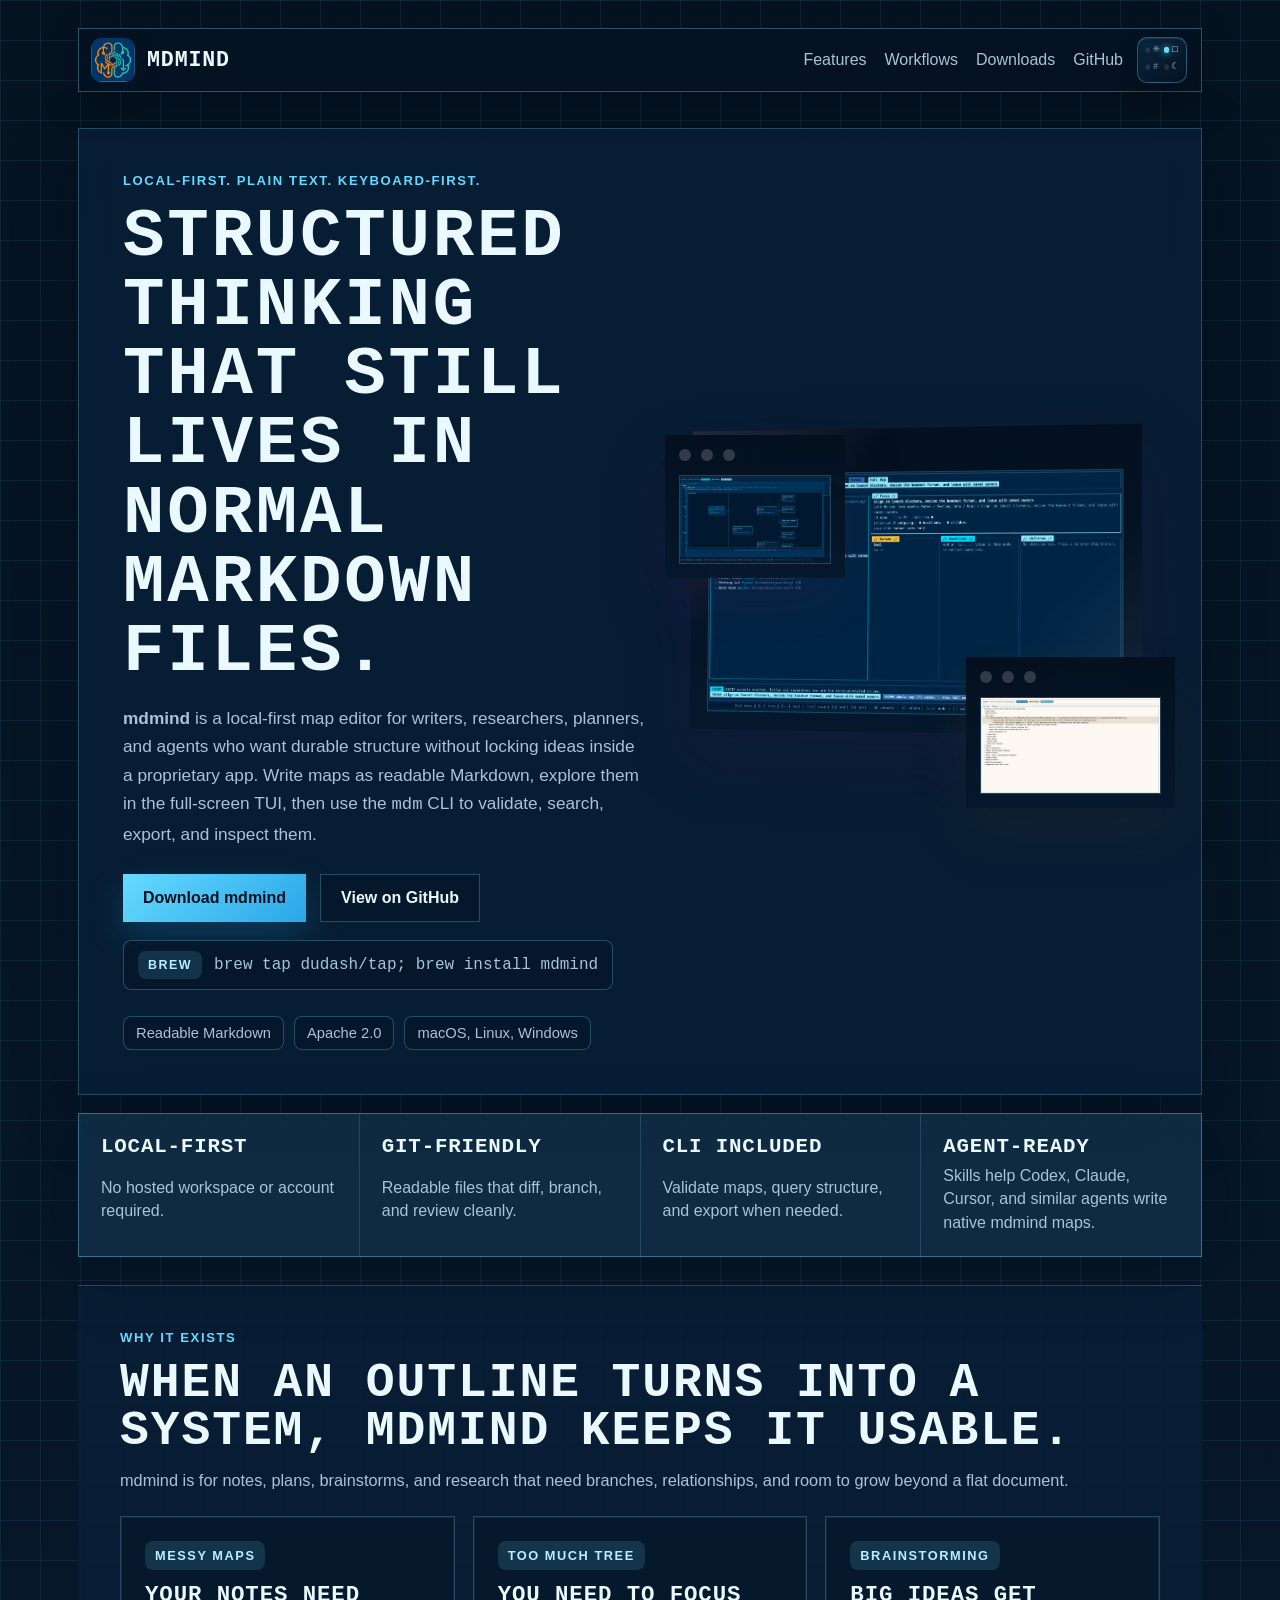
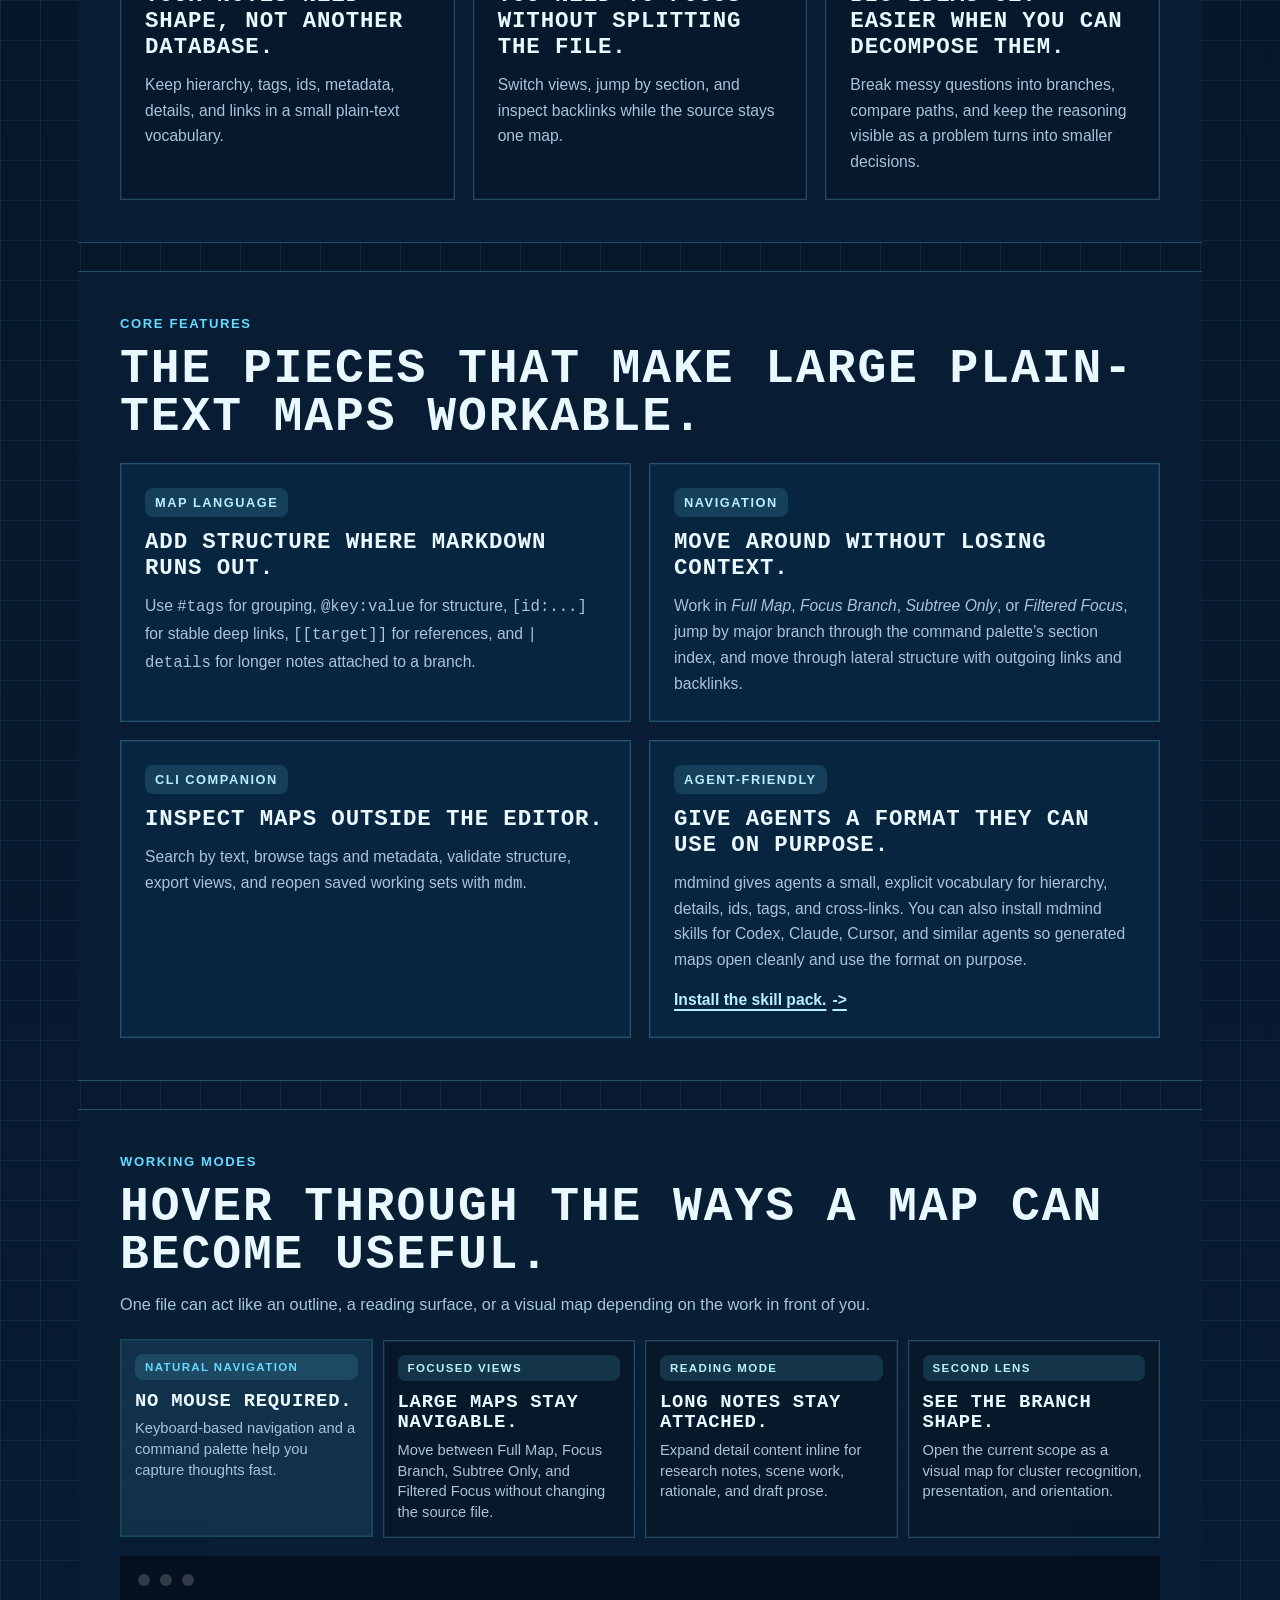
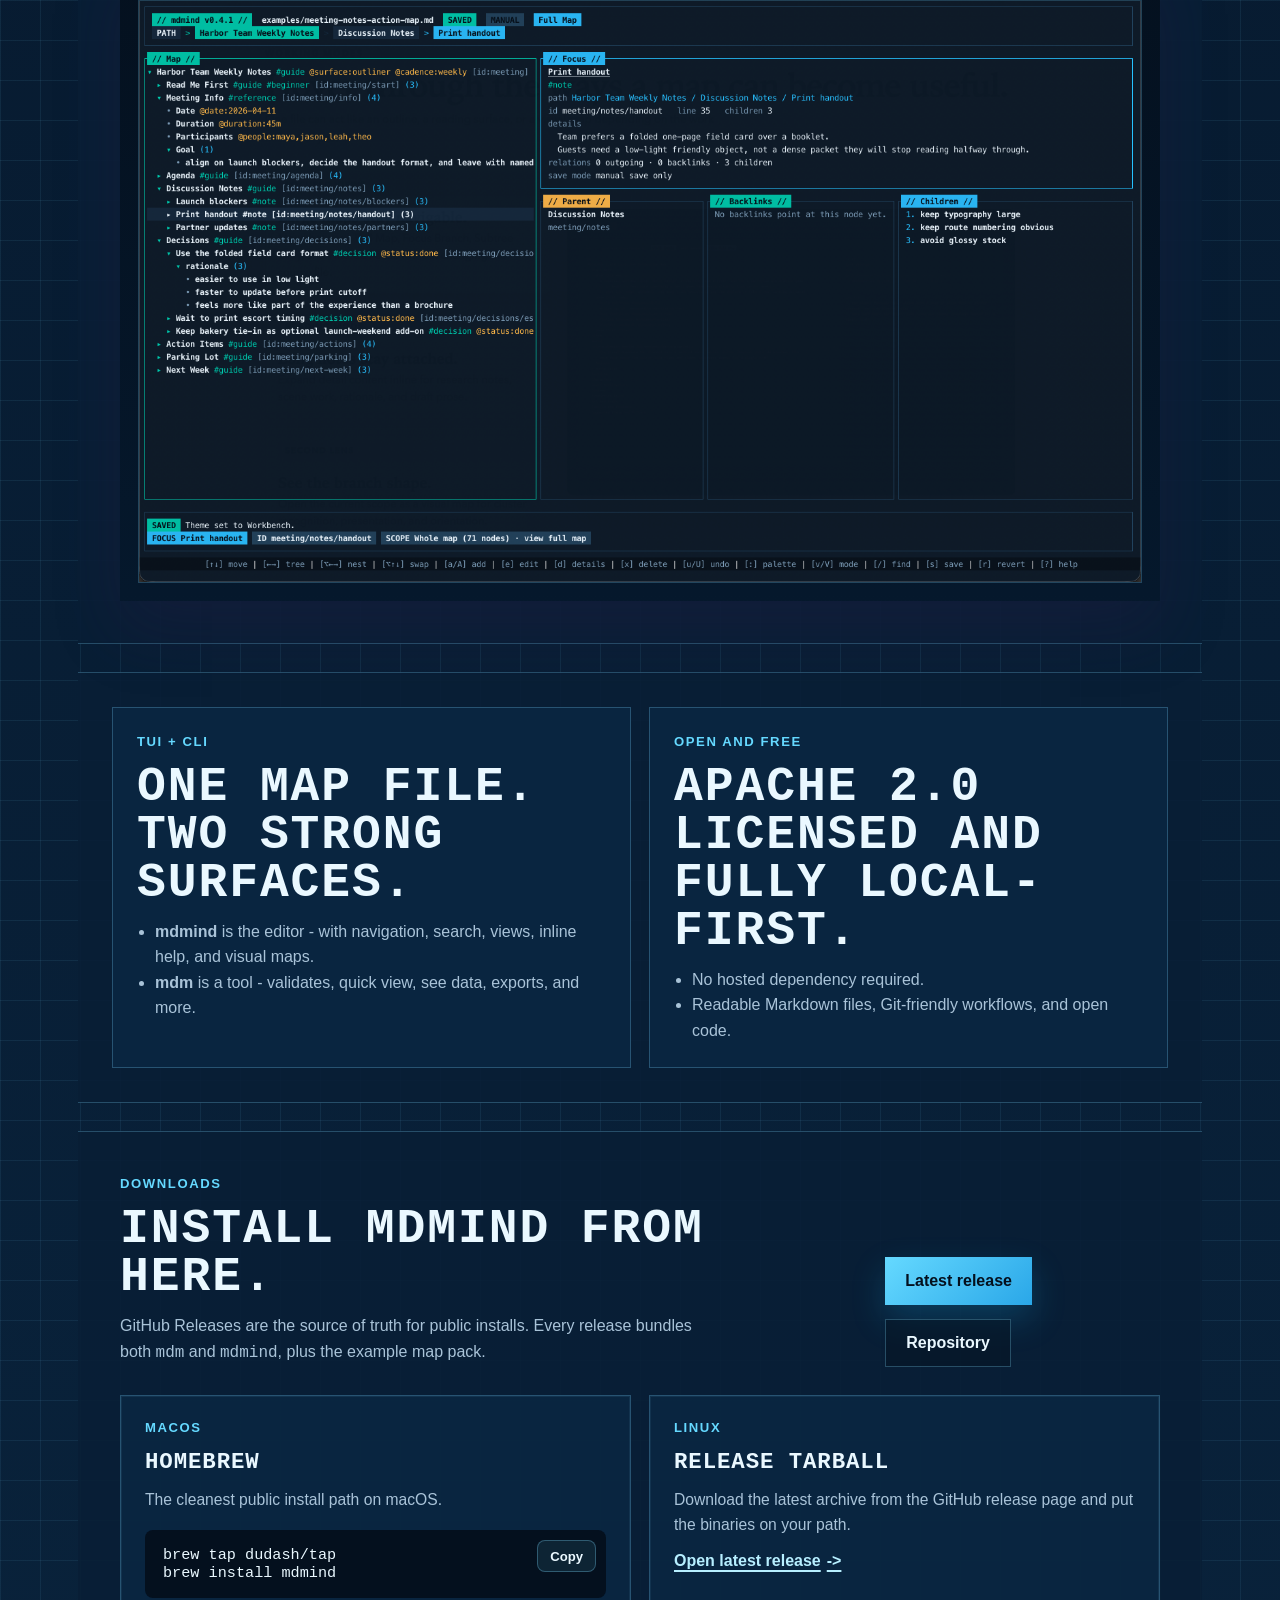
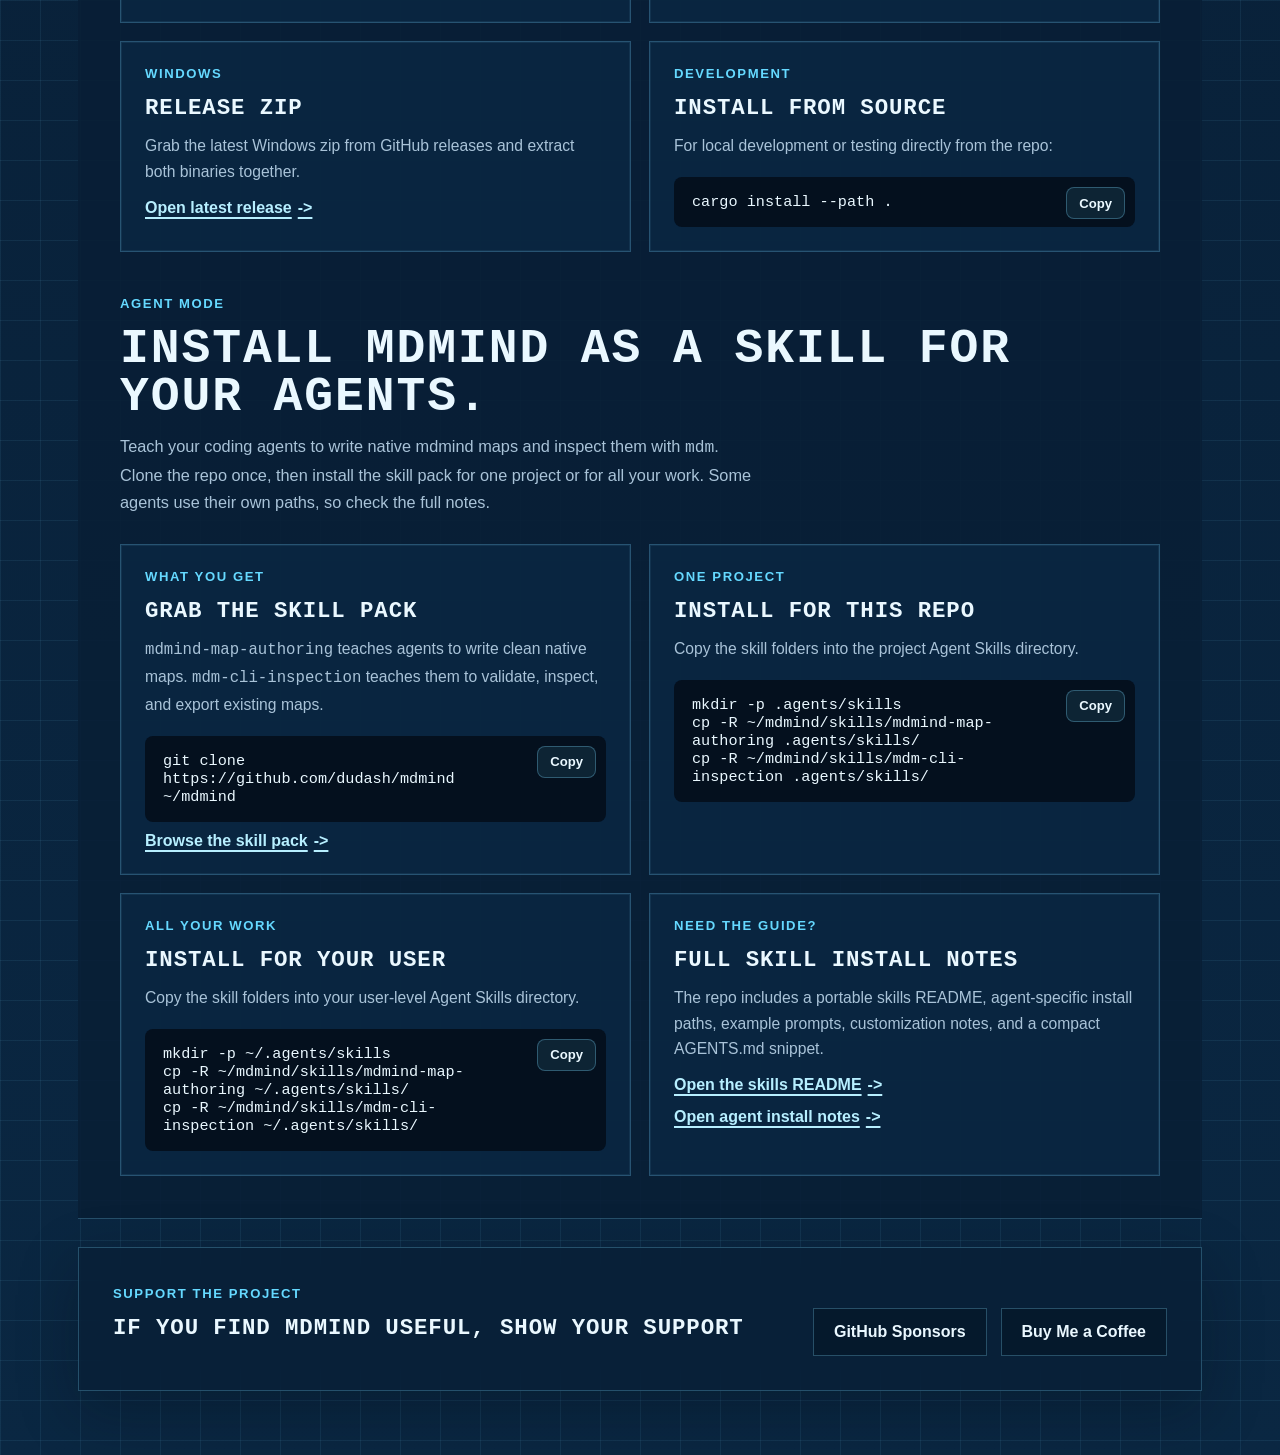
==== site/index.html @ b2c5141a "landing site" ====
<!doctype html>
<html lang="en">
  <head>
    <meta charset="utf-8">
    <meta name="viewport" content="width=device-width, initial-scale=1">
    <title>mdmind | Plain-text maps for structured thinking</title>
    <meta
      name="description"
      content="mdmind is a local-first plain-text mapping tool with a CLI and full-screen TUI for planning, writing, research, and large structured outlines."
    >
    <link rel="icon" type="image/png" href="./assets/mdmind-icon-web.png">
    <link rel="stylesheet" href="./styles.css">
  </head>
  <body>
    <div class="page-shell">
      <header class="site-header">
        <a class="brand" href="./">
          <span class="brand-mark" aria-hidden="true">
            <img src="./assets/mdmind-icon-web.png" alt="">
          </span>
          <span class="brand-name">mdmind</span>
        </a>
        <div class="header-actions">
          <nav class="site-nav">
            <a href="#features">Features</a>
            <a href="#workflows">Workflows</a>
            <a href="#downloads">Downloads</a>
            <a href="https://github.com/dudash/mdmind" target="_blank" rel="noreferrer">GitHub</a>
          </nav>
          <button class="theme-cycler" type="button" data-theme-button aria-label="Switch color theme" title="Switch color theme">
            <span class="theme-choice theme-choice-paper is-active" data-theme-option="paper" aria-hidden="true">
              <span class="theme-led"></span>
              <span class="theme-icon">☀</span>
            </span>
            <span class="theme-choice theme-choice-blueprint" data-theme-option="blueprint" aria-hidden="true">
              <span class="theme-led"></span>
              <span class="theme-icon">□</span>
            </span>
            <span class="theme-choice theme-choice-terminal" data-theme-option="terminal" aria-hidden="true">
              <span class="theme-led"></span>
              <span class="theme-icon">#</span>
            </span>
            <span class="theme-choice theme-choice-night" data-theme-option="night" aria-hidden="true">
              <span class="theme-led"></span>
              <span class="theme-icon">☾</span>
            </span>
          </button>
        </div>
      </header>

      <main>
        <section class="hero">
          <div class="hero-copy">
            <div class="eyebrow">Local-first. Plain text. Keyboard-first.</div>
            <h1>Structured thinking that still lives in normal Markdown files.</h1>
            <p class="hero-text">
              <strong>mdmind</strong> is a local-first map editor for writers, researchers,
              planners, and agents who want durable structure without locking ideas inside a
              proprietary app. Write maps as readable Markdown, explore them in the full-screen
              TUI, then use the <code>mdm</code> CLI to validate, search, export, and inspect them.
            </p>
            <div class="hero-actions">
              <a class="button button-primary" href="#downloads">Download mdmind</a>
              <a class="button button-secondary" href="https://github.com/dudash/mdmind" target="_blank" rel="noreferrer">View on GitHub</a>
            </div>
            <div class="hero-install">
              <span class="hero-install-label">brew</span>
              <code>brew tap dudash/tap; brew install mdmind</code>
            </div>
            <div class="hero-meta">
              <span>Readable Markdown</span>
              <span>Apache 2.0</span>
              <span>macOS, Linux, Windows</span>
            </div>
          </div>
          <div class="hero-visual">
            <div class="hero-visual-stack">
              <div class="screen-card screen-card-hero">
                <div class="screen-toolbar">
                  <span></span>
                  <span></span>
                  <span></span>
                </div>
                <img
                  src="./assets/palette-ui.png"
                  alt="mdmind screenshot showing the main outline and focus layout in the terminal"
                >
              </div>
              <div class="floating-shot floating-shot-reader">
                <div class="screen-card screen-card-paper screen-card-float">
                  <div class="screen-toolbar">
                    <span></span>
                    <span></span>
                    <span></span>
                  </div>
                  <img
                    src="./assets/reader-ui.png"
                    alt="mdmind screenshot showing inline reading mode with attached notes"
                  >
                </div>
              </div>
              <div class="floating-shot floating-shot-map">
                <div class="screen-card screen-card-float">
                  <div class="screen-toolbar">
                    <span></span>
                    <span></span>
                    <span></span>
                  </div>
                  <img
                    src="./assets/hero-ui.png"
                    alt="mdmind screenshot showing the visual mindmap view"
                  >
                </div>
              </div>
            </div>
          </div>
        </section>

        <section class="proof-strip" aria-label="mdmind trust signals">
          <div class="proof-item">
            <strong>Local-first</strong>
            <span>No hosted workspace or account required.</span>
          </div>
          <div class="proof-item">
            <strong>Git-friendly</strong>
            <span>Readable files that diff, branch, and review cleanly.</span>
          </div>
          <div class="proof-item">
            <strong>CLI included</strong>
            <span>Validate maps, query structure, and export when needed.</span>
          </div>
          <div class="proof-item">
            <strong>Agent-ready</strong>
            <span>Skills help Codex, Claude, Cursor, and similar agents write native mdmind maps.</span>
          </div>
        </section>

        <section class="section-band section-band-intro" id="why">
          <div class="section-heading">
            <div class="eyebrow">Why it exists</div>
            <h2>When an outline turns into a system, mdmind keeps it usable.</h2>
            <p>
              mdmind is for notes, plans, brainstorms, and research that need branches,
              relationships, and room to grow beyond a flat document.
            </p>
          </div>
          <div class="problem-grid">
            <article class="problem-card">
              <span class="feature-kicker">Messy maps</span>
              <h3>Your notes need shape, not another database.</h3>
              <p>
                Keep hierarchy, tags, ids, metadata, details, and links in a small plain-text vocabulary.
              </p>
            </article>
            <article class="problem-card">
              <span class="feature-kicker">Too much tree</span>
              <h3>You need to focus without splitting the file.</h3>
              <p>
                Switch views, jump by section, and inspect backlinks while the source stays one map.
              </p>
            </article>
            <article class="problem-card">
              <span class="feature-kicker">Brainstorming</span>
              <h3>Big ideas get easier when you can decompose them.</h3>
              <p>
                Break messy questions into branches, compare paths, and keep the reasoning visible
                as a problem turns into smaller decisions.
              </p>
            </article>
          </div>
        </section>

        <section class="section-band features" id="features">
          <div class="section-heading">
            <div class="eyebrow">Core features</div>
            <h2>The pieces that make large plain-text maps workable.</h2>
          </div>
          <div class="feature-grid">
            <article class="feature-card feature-card-wide">
              <span class="feature-kicker">Map language</span>
              <h3>Add structure where Markdown runs out.</h3>
              <p>
                Use <code>#tags</code> for grouping, <code>@key:value</code> for structure,
                <code>[id:...]</code> for stable deep links, <code>[[target]]</code> for references,
                and <code>| details</code> for longer notes attached to a branch.
              </p>
            </article>

            <article class="feature-card feature-card-wide">
              <span class="feature-kicker">Navigation</span>
              <h3>Move around without losing context.</h3>
              <p>
                Work in <em>Full Map</em>, <em>Focus Branch</em>, <em>Subtree Only</em>, or
                <em>Filtered Focus</em>, jump by major branch through the command palette’s
                section index, and move through lateral structure with outgoing links and backlinks.
              </p>
            </article>

            <article class="feature-card">
              <span class="feature-kicker">CLI companion</span>
              <h3>Inspect maps outside the editor.</h3>
              <p>
                Search by text, browse tags and metadata, validate structure, export views,
                and reopen saved working sets with <code>mdm</code>.
              </p>
            </article>

            <article class="feature-card">
              <span class="feature-kicker">Agent-friendly</span>
              <h3>Give agents a format they can use on purpose.</h3>
              <p>
                mdmind gives agents a small, explicit vocabulary for hierarchy, details, ids, tags,
                and cross-links. You can also install mdmind skills for Codex, Claude, Cursor, and similar agents so generated
                maps open cleanly and use the format on purpose.
                <a class="text-link" href="#agent-skills">Install the skill pack.</a>
              </p>
            </article>
          </div>
        </section>

        <section class="section-band workflow-lab" id="workflows">
          <div class="section-heading">
            <div class="eyebrow">Working modes</div>
            <h2>Hover through the ways a map can become useful.</h2>
            <p>
              One file can act like an outline, a reading surface, or a visual map depending on the work in front of you.
            </p>
          </div>
          <div class="workflow-stage">
            <div class="workflow-options" aria-label="mdmind workflow previews">
              <button
                class="workflow-option is-active"
                type="button"
                aria-pressed="true"
                data-image="./assets/meeting-notes-ui.png"
                data-alt="mdmind screenshot showing structured meeting notes with a focused handout branch"
              >
                <span class="feature-kicker">Natural navigation</span>
                <strong>No mouse required.</strong>
                <span>
                  Keyboard-based navigation and a command palette help you capture thoughts fast.
                </span>
              </button>
              <button
                class="workflow-option"
                type="button"
                aria-pressed="false"
                data-image="./assets/mindmap-ui.png"
                data-alt="mdmind screenshot showing the main outline and focus layout"
              >
                <span class="feature-kicker">Focused views</span>
                <strong>Large maps stay navigable.</strong>
                <span>
                  Move between Full Map, Focus Branch, Subtree Only, and Filtered Focus without changing the source file.
                </span>
              </button>
              <button
                class="workflow-option"
                type="button"
                aria-pressed="false"
                data-image="./assets/reader-ui.png"
                data-alt="mdmind screenshot showing inline reading mode with attached notes"
              >
                <span class="feature-kicker">Reading mode</span>
                <strong>Long notes stay attached.</strong>
                <span>
                  Expand detail content inline for research notes, scene work, rationale, and draft prose.
                </span>
              </button>
              <button
                class="workflow-option"
                type="button"
                aria-pressed="false"
                data-image="./assets/hero-ui.png"
                data-alt="mdmind screenshot showing the visual mindmap view"
              >
                <span class="feature-kicker">Second lens</span>
                <strong>See the branch shape.</strong>
                <span>
                  Open the current scope as a visual map for cluster recognition, presentation, and orientation.
                </span>
              </button>
            </div>
            <div class="screen-card workflow-preview">
              <div class="screen-toolbar">
                <span></span>
                <span></span>
                <span></span>
              </div>
              <img
                id="workflow-preview-image"
                src="./assets/meeting-notes-ui.png"
                alt="mdmind screenshot showing structured meeting notes with a focused handout branch"
              >
            </div>
          </div>
        </section>

        <section class="section-band split-callout">
          <div class="callout-panel">
            <div class="eyebrow">TUI + CLI</div>
            <h2>One map file. Two strong surfaces.</h2>
            <ul class="feature-list">
              <li><strong>mdmind</strong> is the editor - with navigation, search, views, inline help, and visual maps.</li>
              <li><strong>mdm</strong> is a tool - validates, quick view, see data, exports, and more.</li>
            </ul>
          </div>
          <div class="callout-panel">
            <div class="eyebrow">Open and free</div>
            <h2>Apache 2.0 licensed and fully local-first.</h2>
            <ul class="feature-list">
              <li>No hosted dependency required.</li>
              <li>Readable Markdown files, Git-friendly workflows, and open code.</li>
            </ul>
          </div>
        </section>

        <section class="section-band downloads-section" id="downloads">
          <div class="downloads-intro">
            <div>
              <div class="eyebrow">Downloads</div>
              <h2>Install mdmind from here.</h2>
              <p>
                GitHub Releases are the source of truth for public installs. Every release bundles both
                <code>mdm</code> and <code>mdmind</code>, plus the example map pack.
              </p>
            </div>
            <div class="hero-actions">
              <a class="button button-primary" href="https://github.com/dudash/mdmind/releases/latest" target="_blank" rel="noreferrer">Latest release</a>
              <a class="button button-secondary" href="https://github.com/dudash/mdmind" target="_blank" rel="noreferrer">Repository</a>
            </div>
          </div>

          <div class="downloads-grid">
            <article class="download-card">
              <div class="eyebrow">macOS</div>
              <h3>Homebrew</h3>
              <p>The cleanest public install path on macOS.</p>
              <div class="copyable-command">
                <button class="copy-button" type="button">Copy</button>
                <pre><code>brew tap dudash/tap
brew install mdmind</code></pre>
              </div>
            </article>

            <article class="download-card">
              <div class="eyebrow">Linux</div>
              <h3>Release tarball</h3>
              <p>Download the latest archive from the GitHub release page and put the binaries on your path.</p>
              <a class="text-link" href="https://github.com/dudash/mdmind/releases/latest" target="_blank" rel="noreferrer">Open latest release</a>
            </article>

            <article class="download-card">
              <div class="eyebrow">Windows</div>
              <h3>Release zip</h3>
              <p>Grab the latest Windows zip from GitHub releases and extract both binaries together.</p>
              <a class="text-link" href="https://github.com/dudash/mdmind/releases/latest" target="_blank" rel="noreferrer">Open latest release</a>
            </article>

            <article class="download-card">
              <div class="eyebrow">Development</div>
              <h3>Install from source</h3>
              <p>For local development or testing directly from the repo:</p>
              <div class="copyable-command">
                <button class="copy-button" type="button">Copy</button>
                <pre><code>cargo install --path .</code></pre>
              </div>
            </article>
          </div>

          <div class="section-heading" id="agent-skills">
            <div class="eyebrow">Agent mode</div>
            <h2>Install mdmind as a skill for your agents.</h2>
            <p>
              Teach your coding agents to write native mdmind maps and inspect them with <code>mdm</code>.
              Clone the repo once, then install the skill pack for one project or for all your work.
              Some agents use their own paths, so check the full notes.
            </p>
          </div>

          <div class="downloads-grid">
            <article class="download-card">
              <div class="eyebrow">What you get</div>
              <h3>Grab the skill pack</h3>
              <p>
                <code>mdmind-map-authoring</code> teaches agents to write clean native maps.
                <code>mdm-cli-inspection</code> teaches them to validate, inspect, and export existing maps.
              </p>
              <div class="copyable-command">
                <button class="copy-button" type="button">Copy</button>
                <pre><code>git clone https://github.com/dudash/mdmind ~/mdmind</code></pre>
              </div>
              <a class="text-link" href="https://github.com/dudash/mdmind/tree/main/skills" target="_blank" rel="noreferrer">Browse the skill pack</a>
            </article>

            <article class="download-card">
              <div class="eyebrow">One project</div>
              <h3>Install for this repo</h3>
              <p>Copy the skill folders into the project Agent Skills directory.</p>
              <div class="copyable-command">
                <button class="copy-button" type="button">Copy</button>
                <pre><code>mkdir -p .agents/skills
cp -R ~/mdmind/skills/mdmind-map-authoring .agents/skills/
cp -R ~/mdmind/skills/mdm-cli-inspection .agents/skills/</code></pre>
              </div>
            </article>

            <article class="download-card">
              <div class="eyebrow">All your work</div>
              <h3>Install for your user</h3>
              <p>Copy the skill folders into your user-level Agent Skills directory.</p>
              <div class="copyable-command">
                <button class="copy-button" type="button">Copy</button>
                <pre><code>mkdir -p ~/.agents/skills
cp -R ~/mdmind/skills/mdmind-map-authoring ~/.agents/skills/
cp -R ~/mdmind/skills/mdm-cli-inspection ~/.agents/skills/</code></pre>
              </div>
            </article>

            <article class="download-card">
              <div class="eyebrow">Need the guide?</div>
              <h3>Full skill install notes</h3>
              <p>
                The repo includes a portable skills README, agent-specific install paths,
                example prompts, customization notes, and a compact AGENTS.md snippet.
              </p>
              <a class="text-link" href="https://github.com/dudash/mdmind/blob/main/skills/README.md" target="_blank" rel="noreferrer">Open the skills README</a>
              <a class="text-link" href="https://github.com/dudash/mdmind/blob/main/docs/AGENT_SKILL_INSTALLS.md" target="_blank" rel="noreferrer">Open agent install notes</a>
            </article>
          </div>
        </section>

        <section class="support-strip">
          <div>
            <div class="eyebrow">Support the project</div>
            <h3>If you find mdmind useful, show your support</h3>
          </div>
          <div class="support-actions">
            <a class="button button-secondary" href="https://github.com/sponsors/dudash" target="_blank" rel="noreferrer">GitHub Sponsors</a>
            <a class="button button-secondary" href="https://buymeacoffee.com/dudash" target="_blank" rel="noreferrer">Buy Me a Coffee</a>
          </div>
        </section>
      </main>
    </div>
    <script>
      const themes = [
        { id: "paper", label: "Paper" },
        { id: "blueprint", label: "Blueprint" },
        { id: "terminal", label: "Terminal" },
        { id: "night", label: "Night" },
      ];
      const themeButton = document.querySelector("[data-theme-button]");
      const themeChoices = document.querySelectorAll("[data-theme-option]");
      const themeAliases = {
        techies: "terminal",
        writers: "paper",
        planners: "night",
        researchers: "blueprint",
        hacker: "terminal",
        terminal: "terminal",
        paper: "paper",
        night: "night",
        grove: "blueprint",
        blueprint: "blueprint",
        research: "blueprint",
        layer: "terminal",
        ember: "terminal",
      };
      const searchParams = new URLSearchParams(window.location.search);
      const requestedTheme =
        themeAliases[searchParams.get("theme")] ||
        themeAliases[searchParams.get("audience")] ||
        themeAliases[searchParams.get("mode")];
      let storedTheme = window.localStorage.getItem("mdmind-theme");
      if (storedTheme === "ember" || storedTheme === "layer") storedTheme = "terminal";
      if (storedTheme === "grove") storedTheme = "blueprint";
      let activeThemeIndex = themes.findIndex((theme) => theme.id === (requestedTheme || storedTheme || "blueprint"));
      if (activeThemeIndex < 0) activeThemeIndex = 0;

      const applyTheme = (index) => {
        const theme = themes[index];

        document.documentElement.dataset.theme = theme.id;
        themeChoices.forEach((choice) => {
          choice.classList.toggle("is-active", choice.dataset.themeOption === theme.id);
        });

        if (themeButton) {
          themeButton.setAttribute("aria-label", `Switch color theme. Current theme: ${theme.label}`);
          themeButton.title = `${theme.label} theme`;
        }

        window.localStorage.setItem("mdmind-theme", theme.id);
      };

      applyTheme(activeThemeIndex);

      if (window.location.hash) {
        window.requestAnimationFrame(() => {
          document.getElementById(decodeURIComponent(window.location.hash.slice(1)))?.scrollIntoView();
        });
      }

      themeButton?.addEventListener("click", () => {
        activeThemeIndex = (activeThemeIndex + 1) % themes.length;
        applyTheme(activeThemeIndex);
      });

      const siteHeader = document.querySelector(".site-header");

      if (siteHeader) {
        const syncHeaderState = () => {
          siteHeader.classList.toggle("is-scrolled", window.scrollY > 4);
        };

        syncHeaderState();
        window.addEventListener("scroll", syncHeaderState, { passive: true });
      }

      document.querySelectorAll(".workflow-option").forEach((option) => {
        const image = document.querySelector("#workflow-preview-image");
        const activate = () => {
          document.querySelectorAll(".workflow-option").forEach((item) => {
            item.classList.toggle("is-active", item === option);
            item.setAttribute("aria-pressed", item === option ? "true" : "false");
          });
          image.src = option.dataset.image;
          image.alt = option.dataset.alt;
        };

        option.addEventListener("mouseenter", activate);
        option.addEventListener("focus", activate);
        option.addEventListener("click", activate);
      });

      document.querySelectorAll(".copyable-command").forEach((block) => {
        const button = block.querySelector(".copy-button");
        const code = block.querySelector("code");

        button.addEventListener("click", async () => {
          const text = code.textContent.trim();

          try {
            await navigator.clipboard.writeText(text);
            button.textContent = "Copied";
          } catch {
            const selection = window.getSelection();
            const range = document.createRange();
            range.selectNodeContents(code);
            selection.removeAllRanges();
            selection.addRange(range);
            button.textContent = "Selected";
          }

          window.setTimeout(() => {
            button.textContent = "Copy";
          }, 1800);
        });
      });
    </script>
  </body>
</html>
---- site/styles.css ----
:root {
  color-scheme: light;
  --bg: #f6f7f4;
  --bg-soft: #ffffff;
  --panel: rgba(255, 255, 255, 0.84);
  --panel-strong: rgba(255, 255, 255, 0.96);
  --ink: #17202a;
  --ink-soft: #53606b;
  --line: rgba(31, 42, 55, 0.12);
  --violet: #6846a2;
  --violet-strong: #40256f;
  --violet-soft: #eee9fb;
  --gold: #b77a26;
  --teal: #177f7a;
  --green-soft: #eaf4ed;
  --blue-soft: #e9f2f8;
  --site-bg-start: #fbfcfb;
  --site-bg-end: #eef3f2;
  --header-bg: rgba(251, 252, 251, 0.92);
  --header-bg-scrolled: rgba(251, 252, 251, 0.66);
  --header-border: rgba(31, 42, 55, 0.1);
  --header-shadow: 0 10px 28px rgba(25, 35, 47, 0.06);
  --header-shadow-scrolled: 0 14px 38px rgba(25, 35, 47, 0.12);
  --brand-scrolled: rgba(23, 32, 42, 0.92);
  --section-bg: rgba(255, 255, 255, 0.46);
  --section-bg-alt: rgba(233, 242, 248, 0.58);
  --proof-item-bg: rgba(255, 255, 255, 0.82);
  --card-border: rgba(95, 70, 130, 0.1);
  --chip-bg: rgba(255, 255, 255, 0.7);
  --chip-border: rgba(95, 70, 130, 0.12);
  --button-secondary-bg: rgba(255, 255, 255, 0.8);
  --hero-install-bg: rgba(255, 255, 255, 0.76);
  --primary-start: var(--violet-strong);
  --primary-end: var(--violet);
  --primary-shadow: 0 14px 30px rgba(106, 60, 160, 0.28);
  --workflow-bg: linear-gradient(180deg, rgba(234, 244, 237, 0.7), rgba(255, 255, 255, 0.58));
  --workflow-option-bg: rgba(255, 255, 255, 0.72);
  --workflow-option-active-bg: #ffffff;
  --split-bg: rgba(255, 255, 255, 0.62);
  --downloads-bg: linear-gradient(180deg, rgba(233, 242, 248, 0.78), rgba(255, 255, 255, 0.7));
  --nav-pill-bg: rgba(255, 255, 255, 0.72);
  --nav-pill-border: rgba(95, 70, 130, 0.12);
  --theme-button-bg: linear-gradient(145deg, rgba(255, 255, 255, 0.94), rgba(235, 231, 242, 0.84));
  --theme-button-border: rgba(95, 70, 130, 0.16);
  --theme-button-shadow: 0 10px 22px rgba(25, 35, 47, 0.14), inset 0 1px 0 rgba(255, 255, 255, 0.9);
  --theme-button-shadow-pressed: 0 5px 12px rgba(25, 35, 47, 0.12), inset 0 2px 8px rgba(49, 31, 74, 0.14);
  --theme-led-off: rgba(83, 96, 107, 0.24);
  --code-bg: #22172f;
  --code-ink: #f8f3ff;
  --copy-button-bg: rgba(255, 255, 255, 0.12);
  --copy-button-bg-hover: rgba(255, 255, 255, 0.2);
  --copy-button-border: rgba(248, 243, 255, 0.2);
  --shadow: 0 20px 60px rgba(25, 35, 47, 0.12);
  --sticky-header-offset: 12px;
  --sticky-header-height: 86px;
  --radius-lg: 8px;
  --radius-md: 8px;
  --radius-sm: 8px;
}

[data-theme="blueprint"] {
  color-scheme: dark;
  --bg: #071a2f;
  --bg-soft: #09243d;
  --panel: rgba(8, 31, 54, 0.78);
  --panel-strong: rgba(9, 38, 66, 0.92);
  --ink: #eaf8ff;
  --ink-soft: #a9c3d8;
  --line: rgba(125, 217, 255, 0.26);
  --violet: #65d9ff;
  --violet-strong: #b7efff;
  --violet-soft: rgba(101, 217, 255, 0.14);
  --gold: #ffb84a;
  --teal: #65d9ff;
  --green-soft: rgba(101, 217, 255, 0.14);
  --blue-soft: rgba(101, 217, 255, 0.1);
  --site-bg-start: #051321;
  --site-bg-end: #0a2742;
  --header-bg: rgba(5, 19, 33, 0.88);
  --header-bg-scrolled: rgba(5, 19, 33, 0.68);
  --header-border: rgba(125, 217, 255, 0.32);
  --header-shadow: 0 12px 36px rgba(0, 9, 18, 0.26);
  --header-shadow-scrolled: 0 16px 44px rgba(0, 9, 18, 0.34);
  --brand-scrolled: #eaf8ff;
  --section-bg: rgba(8, 31, 54, 0.48);
  --section-bg-alt: rgba(11, 44, 74, 0.56);
  --proof-item-bg: rgba(8, 31, 54, 0.72);
  --card-border: rgba(125, 217, 255, 0.26);
  --chip-bg: rgba(6, 22, 38, 0.62);
  --chip-border: rgba(125, 217, 255, 0.28);
  --button-secondary-bg: rgba(6, 22, 38, 0.62);
  --hero-install-bg: rgba(6, 22, 38, 0.62);
  --primary-start: #65d9ff;
  --primary-end: #2aa7e8;
  --primary-shadow: 0 14px 34px rgba(22, 157, 219, 0.24);
  --workflow-bg: linear-gradient(180deg, rgba(8, 31, 54, 0.66), rgba(5, 19, 33, 0.72));
  --workflow-option-bg: rgba(6, 22, 38, 0.68);
  --workflow-option-active-bg: rgba(101, 217, 255, 0.1);
  --split-bg: rgba(6, 22, 38, 0.62);
  --downloads-bg: linear-gradient(180deg, rgba(8, 31, 54, 0.72), rgba(5, 19, 33, 0.76));
  --nav-pill-bg: rgba(6, 22, 38, 0.62);
  --nav-pill-border: rgba(125, 217, 255, 0.28);
  --theme-button-bg: linear-gradient(145deg, rgba(10, 39, 66, 0.96), rgba(5, 19, 33, 0.9));
  --theme-button-border: rgba(125, 217, 255, 0.32);
  --theme-button-shadow: 0 10px 22px rgba(0, 9, 18, 0.3), inset 0 1px 0 rgba(234, 248, 255, 0.08);
  --theme-button-shadow-pressed: 0 5px 12px rgba(0, 9, 18, 0.25), inset 0 2px 8px rgba(0, 9, 18, 0.36);
  --theme-led-off: rgba(234, 248, 255, 0.22);
  --code-bg: #04101e;
  --code-ink: #eaf8ff;
  --copy-button-bg: rgba(101, 217, 255, 0.1);
  --copy-button-bg-hover: rgba(101, 217, 255, 0.18);
  --copy-button-border: rgba(125, 217, 255, 0.3);
  --shadow: 0 20px 60px rgba(0, 9, 18, 0.28);
}

[data-theme="terminal"] {
  color-scheme: dark;
  --sticky-header-height: 72px;
  --bg: #171717;
  --bg-soft: #171717;
  --panel: transparent;
  --panel-strong: transparent;
  --ink: #f4f4f4;
  --ink-soft: #b9b9b9;
  --line: rgba(244, 244, 244, 0.28);
  --violet: #ff8a2a;
  --violet-strong: #ffad63;
  --violet-soft: rgba(255, 138, 42, 0.14);
  --gold: #dedede;
  --teal: #ff8a2a;
  --green-soft: rgba(255, 138, 42, 0.14);
  --blue-soft: rgba(244, 244, 244, 0.08);
  --site-bg-start: #171717;
  --site-bg-end: #171717;
  --header-bg: rgba(23, 23, 23, 0.94);
  --header-bg-scrolled: rgba(23, 23, 23, 0.78);
  --header-border: rgba(244, 244, 244, 0.3);
  --header-shadow: none;
  --header-shadow-scrolled: none;
  --brand-scrolled: #f4f4f4;
  --section-bg: transparent;
  --section-bg-alt: transparent;
  --proof-item-bg: transparent;
  --card-border: rgba(244, 244, 244, 0.24);
  --chip-bg: transparent;
  --chip-border: rgba(244, 244, 244, 0.28);
  --button-secondary-bg: transparent;
  --hero-install-bg: transparent;
  --primary-start: #ff8a2a;
  --primary-end: #ff8a2a;
  --primary-shadow: none;
  --workflow-bg: transparent;
  --workflow-option-bg: transparent;
  --workflow-option-active-bg: rgba(255, 138, 42, 0.1);
  --split-bg: transparent;
  --downloads-bg: transparent;
  --nav-pill-bg: transparent;
  --nav-pill-border: rgba(244, 244, 244, 0.24);
  --theme-button-bg: #1f1f1f;
  --theme-button-border: rgba(244, 244, 244, 0.26);
  --theme-button-shadow: inset 0 0 0 1px rgba(0, 0, 0, 0.8);
  --theme-button-shadow-pressed: inset 0 2px 10px rgba(0, 0, 0, 0.74);
  --theme-led-off: rgba(244, 244, 244, 0.22);
  --code-bg: #0d0d0d;
  --code-ink: #f4f4f4;
  --copy-button-bg: #171717;
  --copy-button-bg-hover: rgba(255, 138, 42, 0.18);
  --copy-button-border: rgba(244, 244, 244, 0.28);
  --shadow: none;
}

[data-theme="night"] {
  color-scheme: dark;
  --bg: #111719;
  --bg-soft: #171f22;
  --panel: rgba(24, 31, 34, 0.86);
  --panel-strong: rgba(28, 37, 40, 0.96);
  --ink: #f2eee7;
  --ink-soft: #c4bdb2;
  --line: rgba(246, 239, 229, 0.15);
  --violet: #a996ff;
  --violet-strong: #d8ccff;
  --violet-soft: rgba(169, 150, 255, 0.18);
  --gold: #d4a64d;
  --teal: #6ad1c6;
  --green-soft: rgba(106, 209, 198, 0.16);
  --blue-soft: rgba(95, 135, 160, 0.18);
  --site-bg-start: #0d1113;
  --site-bg-end: #18131d;
  --header-bg: rgba(17, 23, 25, 0.9);
  --header-bg-scrolled: rgba(17, 23, 25, 0.62);
  --header-border: rgba(246, 239, 229, 0.14);
  --header-shadow: 0 10px 28px rgba(0, 0, 0, 0.24);
  --header-shadow-scrolled: 0 16px 42px rgba(0, 0, 0, 0.34);
  --brand-scrolled: rgba(242, 238, 231, 0.94);
  --section-bg: rgba(28, 37, 40, 0.52);
  --section-bg-alt: rgba(38, 34, 49, 0.66);
  --proof-item-bg: rgba(28, 37, 40, 0.84);
  --card-border: rgba(246, 239, 229, 0.12);
  --chip-bg: rgba(28, 37, 40, 0.82);
  --chip-border: rgba(246, 239, 229, 0.13);
  --button-secondary-bg: rgba(28, 37, 40, 0.82);
  --hero-install-bg: rgba(28, 37, 40, 0.82);
  --primary-start: #5f47d6;
  --primary-end: #8f7bff;
  --primary-shadow: 0 14px 30px rgba(65, 47, 164, 0.34);
  --workflow-bg: linear-gradient(180deg, rgba(21, 48, 47, 0.7), rgba(28, 37, 40, 0.58));
  --workflow-option-bg: rgba(28, 37, 40, 0.86);
  --workflow-option-active-bg: rgba(36, 52, 54, 0.96);
  --split-bg: rgba(28, 37, 40, 0.78);
  --downloads-bg: linear-gradient(180deg, rgba(40, 47, 58, 0.78), rgba(28, 37, 40, 0.7));
  --nav-pill-bg: rgba(246, 239, 229, 0.08);
  --nav-pill-border: rgba(246, 239, 229, 0.12);
  --theme-button-bg: linear-gradient(145deg, rgba(34, 43, 47, 0.96), rgba(23, 29, 34, 0.88));
  --theme-button-border: rgba(246, 239, 229, 0.16);
  --theme-button-shadow: 0 10px 22px rgba(0, 0, 0, 0.34), inset 0 1px 0 rgba(246, 239, 229, 0.1);
  --theme-button-shadow-pressed: 0 5px 12px rgba(0, 0, 0, 0.28), inset 0 2px 8px rgba(0, 0, 0, 0.26);
  --theme-led-off: rgba(246, 239, 229, 0.22);
  --shadow: 0 20px 60px rgba(0, 0, 0, 0.26);
}

* {
  box-sizing: border-box;
}

html {
  scroll-behavior: smooth;
  scroll-padding-top: calc(var(--sticky-header-height) + var(--sticky-header-offset));
}

body {
  margin: 0;
  font-family: "Avenir Next", "Segoe UI", "Helvetica Neue", sans-serif;
  color: var(--ink);
  background: linear-gradient(180deg, var(--site-bg-start) 0%, var(--bg) 44%, var(--site-bg-end) 100%);
  overflow-x: hidden;
  transition: color 180ms ease, background 240ms ease;
}

img {
  max-width: 100%;
  height: auto;
}

code,
pre {
  font-family: "SFMono-Regular", "Menlo", "Monaco", "Cascadia Mono", monospace;
}

.page-shell {
  max-width: 1240px;
  margin: 0 auto;
  padding: 28px 28px 72px;
}

.page-shell-narrow {
  max-width: 1040px;
}

.site-header {
  position: sticky;
  top: var(--sticky-header-offset);
  z-index: 20;
  display: flex;
  align-items: center;
  justify-content: space-between;
  gap: 24px;
  min-height: 62px;
  padding: 8px 14px 8px 12px;
  margin-bottom: 36px;
  border: 1px solid var(--header-border);
  border-radius: var(--radius-lg);
  background-color: var(--header-bg);
  box-shadow: var(--header-shadow);
  backdrop-filter: blur(8px) saturate(1.05);
  -webkit-backdrop-filter: blur(8px) saturate(1.05);
  transition:
    min-height 220ms ease,
    padding 220ms ease,
    background-color 220ms ease,
    box-shadow 220ms ease,
    backdrop-filter 220ms ease,
    -webkit-backdrop-filter 220ms ease;
}

.site-header.is-scrolled {
  min-height: 52px;
  padding: 6px 12px 6px 10px;
  background-color: var(--header-bg-scrolled);
  box-shadow: var(--header-shadow-scrolled);
  backdrop-filter: blur(18px) saturate(1.18);
  -webkit-backdrop-filter: blur(18px) saturate(1.18);
}

.brand {
  display: inline-flex;
  align-items: center;
  gap: 12px;
  color: inherit;
  text-decoration: none;
  transition: gap 220ms ease;
}

.site-header.is-scrolled .brand {
  gap: 10px;
}

.brand-mark {
  display: inline-flex;
  align-items: center;
  justify-content: center;
  width: 44px;
  height: 44px;
  border-radius: 10px;
  overflow: hidden;
  box-shadow: 0 10px 28px rgba(4, 26, 49, 0.22);
  transition:
    width 220ms ease,
    height 220ms ease,
    border-radius 220ms ease,
    box-shadow 220ms ease,
    transform 220ms ease;
}

.site-header.is-scrolled .brand-mark {
  width: 34px;
  height: 34px;
  border-radius: 8px;
  box-shadow: 0 8px 20px rgba(4, 26, 49, 0.18);
  transform: translateY(-1px);
}

.brand-mark img {
  display: block;
  width: 100%;
  height: 100%;
  object-fit: cover;
}

.brand-name {
  font-family: "Iowan Old Style", "Palatino Linotype", "Book Antiqua", Palatino, serif;
  font-size: 1.35rem;
  font-weight: 700;
  letter-spacing: -0.03em;
  transition: font-size 220ms ease, color 220ms ease;
}

.site-header.is-scrolled .brand-name {
  color: var(--brand-scrolled);
  font-size: 1.2rem;
}

.header-actions {
  display: flex;
  align-items: center;
  gap: 14px;
}

.site-nav {
  display: flex;
  flex-wrap: wrap;
  gap: 18px;
}

.site-nav a {
  color: var(--ink-soft);
  text-decoration: none;
}

.text-link {
  display: inline-flex;
  align-items: center;
  gap: 6px;
  margin-top: 14px;
  color: var(--violet-strong);
  font-weight: 700;
  text-decoration: underline;
  text-decoration-thickness: 2px;
  text-underline-offset: 4px;
}

.text-link::after {
  content: "->";
  text-decoration: none;
}

.site-nav a {
  padding: 10px 0;
}

.site-nav a:hover,
.text-link:hover {
  color: var(--violet-strong);
}

.theme-cycler {
  appearance: none;
  display: grid;
  grid-template-columns: repeat(2, 1fr);
  gap: 4px;
  width: 50px;
  height: 46px;
  padding: 7px;
  border: 1px solid var(--theme-button-border);
  border-radius: 10px;
  background: var(--theme-button-bg);
  box-shadow: var(--theme-button-shadow);
  color: var(--ink);
  cursor: pointer;
  font: inherit;
  transition: transform 140ms ease, box-shadow 140ms ease, background 180ms ease;
}

.theme-cycler:hover {
  transform: translateY(-1px);
}

.theme-cycler:active {
  transform: translateY(1px);
  box-shadow: var(--theme-button-shadow-pressed);
}

.theme-cycler:focus-visible {
  outline: 2px solid var(--violet);
  outline-offset: 3px;
}

.theme-choice {
  display: inline-flex;
  align-items: center;
  justify-content: center;
  gap: 2px;
  min-width: 0;
  opacity: 0.55;
  transform: scale(0.94);
  transition: opacity 160ms ease, transform 160ms ease;
}

.theme-choice.is-active {
  opacity: 1;
  transform: scale(1);
}

.theme-led {
  width: 6px;
  height: 6px;
  border-radius: 999px;
  background: var(--theme-led-off);
  box-shadow: inset 0 1px 2px rgba(0, 0, 0, 0.18);
}

.theme-choice.is-active .theme-led {
  background: var(--led-color);
  box-shadow: 0 0 7px var(--led-color), inset 0 1px 1px rgba(255, 255, 255, 0.42);
}

.theme-icon {
  width: 10px;
  color: var(--ink-soft);
  font-size: 0.58rem;
  font-weight: 800;
  line-height: 1;
  text-align: center;
}

.theme-choice.is-active .theme-icon {
  color: var(--ink);
}

.theme-choice-paper {
  --led-color: #f4c84a;
}

.theme-choice-blueprint {
  --led-color: #65d9ff;
}

.theme-choice-terminal {
  --led-color: #ff8a2a;
}

.theme-choice-night {
  --led-color: #8f9cff;
}

.hero,
.proof-strip,
.showcase-card,
.support-strip,
.final-cta,
.downloads-hero,
.download-note {
  background: var(--panel);
  border: 1px solid var(--line);
  backdrop-filter: blur(18px);
  border-radius: var(--radius-lg);
  box-shadow: var(--shadow);
}

.hero {
  display: grid;
  grid-template-columns: 1.05fr 0.95fr;
  gap: 36px;
  padding: 44px;
  animation: rise-in 720ms cubic-bezier(0.2, 0.8, 0.2, 1) both;
}

.section-band {
  margin-top: 28px;
  padding: 42px;
  border-top: 1px solid var(--line);
  border-bottom: 1px solid var(--line);
  background: var(--section-bg);
  scroll-margin-top: calc(var(--sticky-header-height) + var(--sticky-header-offset));
}

.section-band:nth-of-type(odd) {
  background: var(--section-bg-alt);
}

.section-band-intro {
  display: block;
}

.proof-strip {
  display: grid;
  grid-template-columns: repeat(4, minmax(0, 1fr));
  gap: 1px;
  margin-top: 18px;
  overflow: hidden;
  background: var(--line);
  animation: fade-slide-up 720ms cubic-bezier(0.2, 0.8, 0.2, 1) 180ms both;
}

.proof-item {
  display: grid;
  gap: 6px;
  min-height: 112px;
  padding: 22px;
  background: var(--proof-item-bg);
}

.proof-item strong {
  font-family: "Iowan Old Style", "Palatino Linotype", "Book Antiqua", Palatino, serif;
  font-size: 1.3rem;
  line-height: 1.05;
}

.proof-item span {
  color: var(--ink-soft);
  line-height: 1.45;
}

.hero-copy {
  display: flex;
  flex-direction: column;
  justify-content: center;
  animation: fade-slide-up 680ms cubic-bezier(0.2, 0.8, 0.2, 1) 90ms both;
}

.eyebrow {
  display: inline-block;
  margin-bottom: 14px;
  color: var(--violet);
  font-size: 0.82rem;
  font-weight: 700;
  letter-spacing: 0.14em;
  text-transform: uppercase;
}

h1,
h2,
h3 {
  margin: 0;
  color: var(--ink);
  font-family: "Iowan Old Style", "Palatino Linotype", "Book Antiqua", Palatino, serif;
  letter-spacing: -0.03em;
}

h1 {
  font-size: clamp(2.8rem, 6vw, 5rem);
  line-height: 0.95;
  margin-bottom: 18px;
}

h2 {
  font-size: clamp(2rem, 4vw, 3rem);
  line-height: 1;
  margin-bottom: 12px;
}

h3 {
  font-size: 1.4rem;
  margin-bottom: 12px;
}

p {
  margin: 0;
  color: var(--ink-soft);
  line-height: 1.65;
}

.hero-text {
  max-width: 62ch;
  font-size: 1.08rem;
}

.hero-actions,
.support-actions {
  display: flex;
  flex-wrap: wrap;
  gap: 14px;
  margin-top: 26px;
}

.hero-install {
  display: inline-flex;
  align-items: center;
  flex-wrap: wrap;
  gap: 12px;
  margin-top: 18px;
  padding: 10px 14px;
  border-radius: 8px;
  background: var(--hero-install-bg);
  border: 1px solid var(--chip-border);
  color: var(--ink-soft);
  width: fit-content;
}

.hero-install code {
  white-space: pre-wrap;
  word-break: break-word;
}

.hero-install-label {
  display: inline-flex;
  align-items: center;
  justify-content: center;
  min-width: 42px;
  height: 28px;
  padding: 0 10px;
  border-radius: 8px;
  background: var(--violet-soft);
  color: var(--violet-strong);
  font-size: 0.78rem;
  font-weight: 700;
  letter-spacing: 0.08em;
  text-transform: uppercase;
}

.button {
  display: inline-flex;
  align-items: center;
  justify-content: center;
  min-height: 48px;
  padding: 0 20px;
  border-radius: 8px;
  text-decoration: none;
  font-weight: 700;
  transition: transform 140ms ease, box-shadow 140ms ease, background 140ms ease;
}

.button:hover {
  transform: translateY(-1px);
}

.button-primary {
  color: #fff;
  background: linear-gradient(135deg, var(--primary-start) 0%, var(--primary-end) 100%);
  box-shadow: var(--primary-shadow);
}

.button-secondary {
  color: var(--ink);
  background: var(--button-secondary-bg);
  border: 1px solid var(--chip-border);
}

.hero-meta {
  display: flex;
  flex-wrap: wrap;
  gap: 10px;
  margin-top: 26px;
}

.hero-meta span {
  padding: 8px 12px;
  border-radius: 8px;
  background: var(--chip-bg);
  color: var(--ink-soft);
  border: 1px solid var(--chip-border);
  font-size: 0.92rem;
}

.hero-visual {
  display: flex;
  align-items: center;
  animation: fade-slide-up 760ms cubic-bezier(0.2, 0.8, 0.2, 1) 180ms both;
}

.hero-visual-stack {
  position: relative;
  width: 100%;
  padding: 20px 18px 84px 0;
}

.screen-card {
  width: 100%;
  border-radius: 8px;
  background: linear-gradient(180deg, rgba(38, 26, 56, 0.96), rgba(49, 31, 74, 0.96));
  padding: 18px;
  box-shadow: 0 28px 60px rgba(43, 25, 69, 0.28);
  transition: transform 180ms ease, box-shadow 180ms ease;
}

.screen-card:hover {
  transform: translateY(-3px);
  box-shadow: 0 32px 72px rgba(43, 25, 69, 0.34);
}

.screen-card-hero {
  transform: perspective(1400px) rotateY(-9deg) rotateX(2deg);
  animation: hero-card-in 840ms cubic-bezier(0.2, 0.8, 0.2, 1) 180ms both;
}

.screen-card-hero:hover {
  transform: perspective(1400px) rotateY(-7deg) rotateX(2deg) translateY(-3px);
}

.screen-card-float {
  padding: 14px;
  border-radius: 8px;
  animation: drift 7.2s ease-in-out infinite;
}

.screen-card-paper {
  background: linear-gradient(180deg, rgba(221, 214, 197, 0.92), rgba(239, 232, 219, 0.96));
  box-shadow: 0 26px 56px rgba(76, 58, 45, 0.16);
}

.floating-shot {
  position: absolute;
}

.floating-shot-reader {
  right: -18px;
  bottom: 8px;
  width: min(44%, 300px);
  z-index: 3;
}

.floating-shot-map {
  left: -18px;
  top: 28px;
  width: min(38%, 240px);
  z-index: 1;
}

.floating-shot-map .screen-card-float {
  animation-delay: -2.4s;
}

.screen-toolbar {
  display: flex;
  gap: 10px;
  margin-bottom: 14px;
}

.screen-toolbar span {
  width: 12px;
  height: 12px;
  border-radius: 999px;
  background: rgba(255, 255, 255, 0.18);
}

.screen-card img {
  display: block;
  width: 100%;
  border-radius: 6px;
  border: 1px solid rgba(255, 255, 255, 0.08);
}

.downloads-hero,
.download-note,
.final-cta,
.support-strip {
  margin-top: 28px;
  padding: 34px;
}

.downloads-grid,
.feature-grid {
  display: grid;
  gap: 18px;
}

.features {
  margin-top: 28px;
}

.feature-card,
.download-card,
.callout-panel,
.problem-card {
  background: var(--panel-strong);
  border: 1px solid var(--card-border);
  border-radius: var(--radius-md);
  padding: 24px;
}

.download-card {
  display: flex;
  flex-direction: column;
  align-items: flex-start;
  min-width: 0;
  overflow: hidden;
}

.feature-card p,
.problem-card p,
.download-card p {
  font-size: 0.98rem;
}

.section-heading {
  margin: 42px 0 22px;
}

.section-band > .section-heading:first-child,
.downloads-section > .section-heading:first-child {
  margin-top: 0;
}

.section-band-intro .section-heading p,
.workflow-lab .section-heading p {
  max-width: none;
}

.section-heading p {
  max-width: 70ch;
  font-size: 1.02rem;
}

.feature-grid {
  grid-template-columns: repeat(12, minmax(0, 1fr));
}

.feature-card {
  grid-column: span 6;
  animation: fade-slide-up 700ms cubic-bezier(0.2, 0.8, 0.2, 1) both;
}

.feature-card-wide {
  grid-column: span 6;
}

.problem-grid {
  display: grid;
  grid-template-columns: repeat(3, minmax(0, 1fr));
  gap: 18px;
}

.problem-card {
  background: var(--chip-bg);
}

.feature-card:nth-child(1) { animation-delay: 40ms; }
.feature-card:nth-child(2) { animation-delay: 80ms; }
.feature-card:nth-child(3) { animation-delay: 120ms; }
.feature-card:nth-child(4) { animation-delay: 160ms; }
.feature-card:nth-child(5) { animation-delay: 200ms; }
.feature-card:nth-child(6) { animation-delay: 240ms; }
.feature-card:nth-child(7) { animation-delay: 280ms; }
.feature-card:nth-child(8) { animation-delay: 320ms; }
.feature-card:nth-child(9) { animation-delay: 360ms; }

.showcase-grid {
  display: grid;
  gap: 22px;
  margin-top: 32px;
}

.showcase-card {
  display: grid;
  grid-template-columns: 0.9fr 1.1fr;
  gap: 26px;
  margin-top: 0;
  padding: 28px;
  animation: fade-slide-up 820ms cubic-bezier(0.2, 0.8, 0.2, 1) both;
}

.showcase-card:nth-child(1) { animation-delay: 80ms; }
.showcase-card:nth-child(2) { animation-delay: 140ms; }
.showcase-card:nth-child(3) { animation-delay: 200ms; }

.showcase-card-reverse {
  grid-template-columns: 1.1fr 0.9fr;
}

.showcase-copy {
  display: flex;
  flex-direction: column;
  justify-content: center;
}

.showcase-card .screen-card {
  position: relative;
  overflow: hidden;
}

.showcase-card .screen-card::after,
.screen-card-hero::after {
  content: "";
  position: absolute;
  inset: 0;
  background: linear-gradient(135deg, rgba(255, 255, 255, 0.12), transparent 28%, transparent 72%, rgba(255, 255, 255, 0.08));
  pointer-events: none;
}

.feature-kicker {
  display: inline-block;
  margin-bottom: 12px;
  padding: 7px 10px;
  border-radius: 8px;
  background: var(--violet-soft);
  color: var(--violet-strong);
  font-size: 0.8rem;
  font-weight: 700;
  letter-spacing: 0.08em;
  text-transform: uppercase;
}

.workflow-lab {
  background: var(--workflow-bg);
}

.workflow-stage {
  display: grid;
  gap: 18px;
}

.workflow-options {
  display: grid;
  grid-template-columns: repeat(4, minmax(0, 1fr));
  gap: 10px;
}

.workflow-option {
  appearance: none;
  display: grid;
  align-content: start;
  gap: 7px;
  width: 100%;
  min-height: 166px;
  padding: 14px;
  border: 1px solid var(--line);
  border-radius: 8px;
  background: var(--workflow-option-bg);
  color: inherit;
  cursor: pointer;
  font: inherit;
  text-align: left;
  transition: border-color 140ms ease, background 140ms ease, transform 140ms ease, box-shadow 140ms ease;
}

.workflow-option strong {
  color: var(--ink);
  font-family: "Iowan Old Style", "Palatino Linotype", "Book Antiqua", Palatino, serif;
  font-size: 1.18rem;
  line-height: 1.08;
}

.workflow-option .feature-kicker {
  margin-bottom: 4px;
  font-size: 0.72rem;
}

.workflow-option span:last-child {
  color: var(--ink-soft);
  font-size: 0.92rem;
  line-height: 1.42;
}

.workflow-option:hover,
.workflow-option:focus,
.workflow-option.is-active {
  border-color: rgba(23, 127, 122, 0.36);
  background: var(--workflow-option-active-bg);
  box-shadow: 0 14px 34px rgba(25, 35, 47, 0.1);
  outline: none;
  transform: translateY(-1px);
}

.workflow-option.is-active .feature-kicker {
  background: var(--green-soft);
  color: var(--teal);
}

.workflow-preview {
  align-self: center;
  max-width: 100%;
}

.split-callout {
  display: grid;
  grid-template-columns: repeat(2, minmax(0, 1fr));
  gap: 18px;
  margin-top: 28px;
  padding: 34px;
  background: var(--split-bg);
}

.feature-list {
  margin: 12px 0 0;
  padding-left: 18px;
  color: var(--ink-soft);
  line-height: 1.58;
}

.support-strip,
.final-cta {
  display: flex;
  align-items: center;
  justify-content: space-between;
  gap: 24px;
}

.downloads-section {
  background: var(--downloads-bg);
}

.downloads-intro {
  display: flex;
  align-items: flex-end;
  justify-content: space-between;
  gap: 28px;
}

.downloads-intro p {
  max-width: 68ch;
}

.downloads-grid {
  grid-template-columns: repeat(2, minmax(0, 1fr));
  margin-top: 28px;
}

.copyable-command {
  position: relative;
  margin-top: 18px;
  width: 100%;
  min-width: 0;
}

.copy-button {
  appearance: none;
  position: absolute;
  top: 10px;
  right: 10px;
  min-height: 32px;
  padding: 0 12px;
  border: 1px solid var(--copy-button-border);
  border-radius: 8px;
  background: var(--copy-button-bg);
  color: var(--code-ink);
  cursor: pointer;
  font: inherit;
  font-size: 0.82rem;
  font-weight: 700;
}

.copy-button:hover {
  background: var(--copy-button-bg-hover);
}

pre {
  margin: 18px 0 0;
  padding: 16px 18px;
  border-radius: 8px;
  background: var(--code-bg);
  color: var(--code-ink);
  max-width: 100%;
  overflow-x: hidden;
}

.copyable-command pre {
  margin-top: 0;
  padding-right: 92px;
  width: 100%;
}

.copyable-command code {
  display: block;
  white-space: pre-wrap;
  overflow-wrap: anywhere;
  word-break: break-word;
}

pre code {
  font-size: 0.95rem;
}

.copyable-command + .text-link {
  margin-top: 10px;
}

[data-theme="blueprint"] body {
  background:
    linear-gradient(rgba(125, 217, 255, 0.08) 1px, transparent 1px),
    linear-gradient(90deg, rgba(125, 217, 255, 0.08) 1px, transparent 1px),
    linear-gradient(180deg, var(--site-bg-start) 0%, var(--bg) 44%, var(--site-bg-end) 100%);
  background-size: 40px 40px, 40px 40px, auto;
}

[data-theme="blueprint"] .page-shell {
  max-width: 1180px;
}

[data-theme="blueprint"] .site-header,
[data-theme="blueprint"] .hero,
[data-theme="blueprint"] .proof-strip,
[data-theme="blueprint"] .showcase-card,
[data-theme="blueprint"] .support-strip,
[data-theme="blueprint"] .final-cta,
[data-theme="blueprint"] .downloads-hero,
[data-theme="blueprint"] .download-note,
[data-theme="blueprint"] .feature-card,
[data-theme="blueprint"] .download-card,
[data-theme="blueprint"] .callout-panel,
[data-theme="blueprint"] .problem-card,
[data-theme="blueprint"] .workflow-option,
[data-theme="blueprint"] .split-callout {
  border-radius: 0;
}

[data-theme="blueprint"] .site-header {
  border-style: double;
}

[data-theme="blueprint"] .brand-name,
[data-theme="blueprint"] h1,
[data-theme="blueprint"] h2,
[data-theme="blueprint"] h3,
[data-theme="blueprint"] .proof-item strong,
[data-theme="blueprint"] .workflow-option strong {
  font-family: "Avenir Next Condensed", "DIN Alternate", "Arial Narrow", "SFMono-Regular", monospace;
  letter-spacing: 0.04em;
  text-transform: uppercase;
}

[data-theme="blueprint"] h1 {
  font-size: clamp(2.55rem, 5.4vw, 4.6rem);
  line-height: 1;
}

[data-theme="blueprint"] .eyebrow,
[data-theme="blueprint"] .feature-kicker,
[data-theme="blueprint"] .hero-install-label {
  letter-spacing: 0.12em;
}

[data-theme="blueprint"] .hero,
[data-theme="blueprint"] .section-band,
[data-theme="blueprint"] .downloads-section {
  background-color: rgba(8, 31, 54, 0.9);
}

[data-theme="blueprint"] .feature-card,
[data-theme="blueprint"] .download-card,
[data-theme="blueprint"] .problem-card,
[data-theme="blueprint"] .workflow-option {
  box-shadow: inset 0 0 0 1px rgba(125, 217, 255, 0.08);
}

[data-theme="blueprint"] .button {
  border-radius: 0;
}

[data-theme="blueprint"] .button-primary {
  color: #04101e;
}

[data-theme="blueprint"] .screen-card {
  border-radius: 0;
  background: linear-gradient(180deg, rgba(4, 16, 30, 0.98), rgba(5, 24, 44, 0.98));
}

[data-theme="blueprint"] .screen-card img {
  border-color: rgba(125, 217, 255, 0.24);
  border-radius: 0;
}

[data-theme="terminal"] body {
  font-family: "SFMono-Regular", "Menlo", "Monaco", "Cascadia Mono", monospace;
  font-size: 16px;
}

[data-theme="terminal"] .page-shell {
  max-width: 980px;
  padding-top: 24px;
}

[data-theme="terminal"] .page-shell-narrow {
  max-width: 880px;
}

[data-theme="terminal"] .site-header {
  gap: 18px;
  min-height: 58px;
  padding: 10px 0 14px;
  border-width: 0 0 1px;
  border-radius: 0;
  backdrop-filter: none;
  -webkit-backdrop-filter: none;
}

[data-theme="terminal"] .site-header.is-scrolled {
  min-height: 52px;
  padding: 8px 0;
  backdrop-filter: blur(10px);
  -webkit-backdrop-filter: blur(10px);
}

[data-theme="terminal"] .brand {
  gap: 10px;
}

[data-theme="terminal"] .brand-mark {
  width: 30px;
  height: 30px;
  border-radius: 0;
  box-shadow: none;
}

[data-theme="terminal"] .site-header.is-scrolled .brand-mark {
  width: 26px;
  height: 26px;
  border-radius: 0;
  box-shadow: none;
}

[data-theme="terminal"] .brand-name {
  color: var(--violet);
  font-family: inherit;
  font-size: 1.05rem;
  font-weight: 500;
  letter-spacing: 0;
}

[data-theme="terminal"] .site-header.is-scrolled .brand-name {
  color: var(--violet);
  font-size: 0.95rem;
}

[data-theme="terminal"] .header-actions {
  gap: 16px;
}

[data-theme="terminal"] .site-nav {
  gap: 0;
  font-size: 0.88rem;
}

[data-theme="terminal"] .site-nav a {
  border: 0;
  background: transparent;
  padding: 10px 0;
  color: var(--ink-soft);
}

[data-theme="terminal"] .site-nav a:hover {
  color: var(--violet);
}

[data-theme="terminal"] .site-nav a + a::before {
  content: "|";
  margin: 0 10px;
  color: var(--line);
}

[data-theme="terminal"] .theme-cycler {
  width: 44px;
  height: 42px;
  border-radius: 4px;
  padding: 6px;
}

[data-theme="terminal"] .hero,
[data-theme="terminal"] .proof-strip,
[data-theme="terminal"] .showcase-card,
[data-theme="terminal"] .support-strip,
[data-theme="terminal"] .final-cta,
[data-theme="terminal"] .downloads-hero,
[data-theme="terminal"] .download-note {
  border-width: 0 0 1px;
  border-radius: 0;
  backdrop-filter: none;
  box-shadow: none;
}

[data-theme="terminal"] .hero {
  display: grid;
  grid-template-columns: minmax(0, 0.85fr) minmax(280px, 0.65fr);
  gap: 34px;
  padding: 48px 0 38px;
}

[data-theme="terminal"] .hero-copy {
  animation: none;
}

[data-theme="terminal"] .hero-visual {
  align-self: end;
  margin-top: 0;
}

[data-theme="terminal"] .hero-visual-stack {
  padding: 0;
}

[data-theme="terminal"] h1,
[data-theme="terminal"] h2,
[data-theme="terminal"] h3,
[data-theme="terminal"] .workflow-option strong,
[data-theme="terminal"] .proof-item strong {
  font-family: inherit;
  letter-spacing: -0.02em;
}

[data-theme="terminal"] h1 {
  max-width: 13ch;
  font-size: clamp(2.75rem, 6vw, 4.65rem);
  line-height: 0.98;
}

[data-theme="terminal"] h2 {
  font-size: clamp(1.9rem, 4vw, 3.2rem);
  line-height: 1.04;
}

[data-theme="terminal"] h3 {
  font-size: 1.35rem;
}

[data-theme="terminal"] p,
[data-theme="terminal"] li {
  color: var(--ink-soft);
  line-height: 1.65;
}

[data-theme="terminal"] a {
  color: var(--violet);
}

[data-theme="terminal"] .eyebrow,
[data-theme="terminal"] .feature-kicker,
[data-theme="terminal"] .hero-install-label {
  padding: 0;
  border-radius: 0;
  background: transparent;
  color: var(--violet);
  letter-spacing: 0;
  text-transform: none;
}

[data-theme="terminal"] .eyebrow::before,
[data-theme="terminal"] .feature-kicker::before {
  content: "#";
}

[data-theme="terminal"] .button {
  min-height: 42px;
  border-radius: 0;
  font-size: 0.92rem;
}

[data-theme="terminal"] .button-primary {
  color: #171717;
}

[data-theme="terminal"] .button-secondary {
  color: var(--violet);
}

[data-theme="terminal"] .hero-install,
[data-theme="terminal"] .hero-meta span,
[data-theme="terminal"] .feature-card,
[data-theme="terminal"] .download-card,
[data-theme="terminal"] .callout-panel,
[data-theme="terminal"] .problem-card,
[data-theme="terminal"] .workflow-option,
[data-theme="terminal"] .split-callout {
  border-radius: 0;
  box-shadow: none;
}

[data-theme="terminal"] .hero-install {
  padding: 12px 0;
  border-width: 1px 0;
}

[data-theme="terminal"] .hero-meta span {
  padding: 7px 0;
  border-width: 0 0 1px;
}

[data-theme="terminal"] .proof-strip {
  grid-template-columns: repeat(2, minmax(0, 1fr));
  gap: 0;
  margin-top: 0;
}

[data-theme="terminal"] .proof-item {
  min-height: auto;
  padding: 20px 0;
  border-bottom: 1px solid var(--line);
}

[data-theme="terminal"] .section-band,
[data-theme="terminal"] .downloads-section {
  padding: 38px 0;
}

[data-theme="terminal"] .feature-grid,
[data-theme="terminal"] .problem-grid,
[data-theme="terminal"] .downloads-grid,
[data-theme="terminal"] .workflow-options {
  grid-template-columns: repeat(2, minmax(0, 1fr));
  column-gap: 28px;
}

[data-theme="terminal"] .feature-card,
[data-theme="terminal"] .download-card,
[data-theme="terminal"] .problem-card,
[data-theme="terminal"] .callout-panel,
[data-theme="terminal"] .workflow-option {
  padding: 22px 0;
  border-width: 0 0 1px;
}

[data-theme="terminal"] .workflow-option {
  min-height: 0;
}

[data-theme="terminal"] .workflow-option:hover,
[data-theme="terminal"] .workflow-option:focus,
[data-theme="terminal"] .workflow-option.is-active {
  border-color: var(--violet);
  box-shadow: none;
}

[data-theme="terminal"] .showcase-card {
  grid-template-columns: 0.82fr 1.18fr;
  padding: 32px 0;
}

[data-theme="terminal"] .showcase-card-reverse {
  grid-template-columns: 1.18fr 0.82fr;
}

[data-theme="terminal"] .screen-card {
  border-radius: 0;
  background: #20152c;
  box-shadow: none;
  transform: none;
}

[data-theme="terminal"] .screen-card:hover,
[data-theme="terminal"] .screen-card-hero,
[data-theme="terminal"] .screen-card-hero:hover {
  transform: none;
}

[data-theme="terminal"] .screen-card img {
  border-radius: 0;
}

[data-theme="terminal"] .floating-shot {
  display: none;
}

[data-theme="terminal"] .support-strip,
[data-theme="terminal"] .final-cta,
[data-theme="terminal"] .downloads-hero,
[data-theme="terminal"] .download-note {
  padding: 30px 0;
}

[data-theme="terminal"] pre {
  border: 1px solid var(--line);
  border-radius: 0;
}

[data-theme="terminal"] .copy-button {
  border-radius: 0;
}

@keyframes fade-slide-up {
  from {
    opacity: 0;
    transform: translateY(18px);
  }
  to {
    opacity: 1;
    transform: translateY(0);
  }
}

@keyframes rise-in {
  from {
    opacity: 0;
    transform: translateY(24px);
  }
  to {
    opacity: 1;
    transform: translateY(0);
  }
}

@keyframes hero-card-in {
  from {
    opacity: 0;
    transform: perspective(1400px) rotateY(-15deg) rotateX(4deg) translateY(16px);
  }
  to {
    opacity: 1;
    transform: perspective(1400px) rotateY(-9deg) rotateX(2deg);
  }
}

@keyframes drift {
  0%,
  100% {
    transform: translateY(0px);
  }
  50% {
    transform: translateY(-8px);
  }
}

@media (prefers-reduced-motion: reduce) {
  html {
    scroll-behavior: auto;
  }

  *,
  *::before,
  *::after {
    animation: none !important;
    transition: none !important;
  }

  .screen-card-hero,
  .screen-card-hero:hover,
  .screen-card-float {
    transform: none;
  }
}

@media (max-width: 1080px) {
  .hero,
  .proof-strip,
  .section-band,
  .showcase-card,
  .split-callout,
  .downloads-grid,
  .problem-grid,
  .feature-grid,
  .workflow-stage {
    grid-template-columns: 1fr;
  }

  .downloads-intro {
    align-items: flex-start;
    flex-direction: column;
  }

  .workflow-options {
    grid-template-columns: repeat(2, minmax(0, 1fr));
  }

  .hero-visual-stack {
    display: grid;
    gap: 18px;
    padding: 0;
  }

  .hero-visual {
    justify-content: center;
  }

  .floating-shot {
    display: none;
  }

  .feature-card,
  .feature-card-wide {
    grid-column: auto;
  }
}

@media (max-width: 760px) {
  :root {
    --sticky-header-height: 134px;
  }

  .page-shell {
    padding: 18px 18px 44px;
  }

  .site-header,
  .proof-strip,
  .support-strip,
  .final-cta {
    flex-direction: column;
    align-items: flex-start;
  }

  .site-header {
    gap: 16px;
    margin-bottom: 24px;
    padding: 12px;
  }

  .site-nav {
    width: 100%;
    flex-wrap: nowrap;
    gap: 10px;
    overflow-x: auto;
    padding-bottom: 4px;
    scrollbar-width: none;
  }

  .header-actions {
    width: 100%;
    display: grid;
    grid-template-columns: minmax(0, 1fr) auto;
    align-items: flex-start;
    gap: 10px;
  }

  .site-nav::-webkit-scrollbar {
    display: none;
  }

  .site-nav a {
    white-space: nowrap;
    padding: 10px 14px;
    border-radius: 8px;
    border: 1px solid var(--nav-pill-border);
    background: var(--nav-pill-bg);
  }

  .hero,
  .proof-strip,
  .section-band,
  .showcase-card,
  .split-callout,
  .downloads-hero,
  .download-note,
  .support-strip,
  .final-cta {
    padding: 24px;
  }

  .proof-strip {
    padding: 0;
  }

  h1 {
    font-size: 2.5rem;
  }

  h2 {
    font-size: 1.9rem;
    line-height: 1.05;
  }

  .hero {
    gap: 24px;
  }

  .hero-actions,
  .support-actions {
    width: 100%;
  }

  .hero-actions .button,
  .support-actions .button {
    width: 100%;
  }

  .hero-install {
    display: grid;
    width: 100%;
    border-radius: 8px;
    padding: 14px;
  }

  .hero-meta {
    gap: 8px;
  }

  .showcase-card {
    gap: 20px;
  }

  .split-callout {
    gap: 14px;
    padding: 14px;
  }

  .workflow-options {
    grid-template-columns: 1fr;
  }

  .workflow-option {
    min-height: 0;
  }

  .feature-card,
  .problem-card,
  .download-card,
  .callout-panel {
    padding: 20px;
  }

  .copy-button {
    position: static;
    margin-bottom: 8px;
    color: var(--ink);
    border-color: var(--chip-border);
    background: var(--button-secondary-bg);
  }

  .copyable-command pre {
    padding-right: 18px;
  }

  [data-theme="terminal"] .site-nav {
    font-size: 0.8rem;
  }

  [data-theme="terminal"] .site-nav a + a::before {
    margin: 0 6px;
  }

  [data-theme="terminal"] .hero,
  [data-theme="terminal"] .proof-strip,
  [data-theme="terminal"] .feature-grid,
  [data-theme="terminal"] .problem-grid,
  [data-theme="terminal"] .downloads-grid,
  [data-theme="terminal"] .workflow-options,
  [data-theme="terminal"] .showcase-card,
  [data-theme="terminal"] .showcase-card-reverse {
    grid-template-columns: 1fr;
  }

  [data-theme="terminal"] .hero {
    gap: 28px;
    padding-top: 38px;
  }

  [data-theme="terminal"] h1 {
    max-width: 12ch;
  }

  [data-theme="blueprint"] .site-nav {
    gap: 6px;
    font-size: 0.72rem;
  }

  [data-theme="blueprint"] .site-nav a {
    padding: 9px 6px;
  }

  [data-theme="blueprint"] .header-actions {
    grid-template-columns: 1fr;
  }

  [data-theme="blueprint"] .theme-cycler {
    position: absolute;
    top: 12px;
    right: 12px;
    width: 44px;
    height: 42px;
    padding: 6px;
  }
}
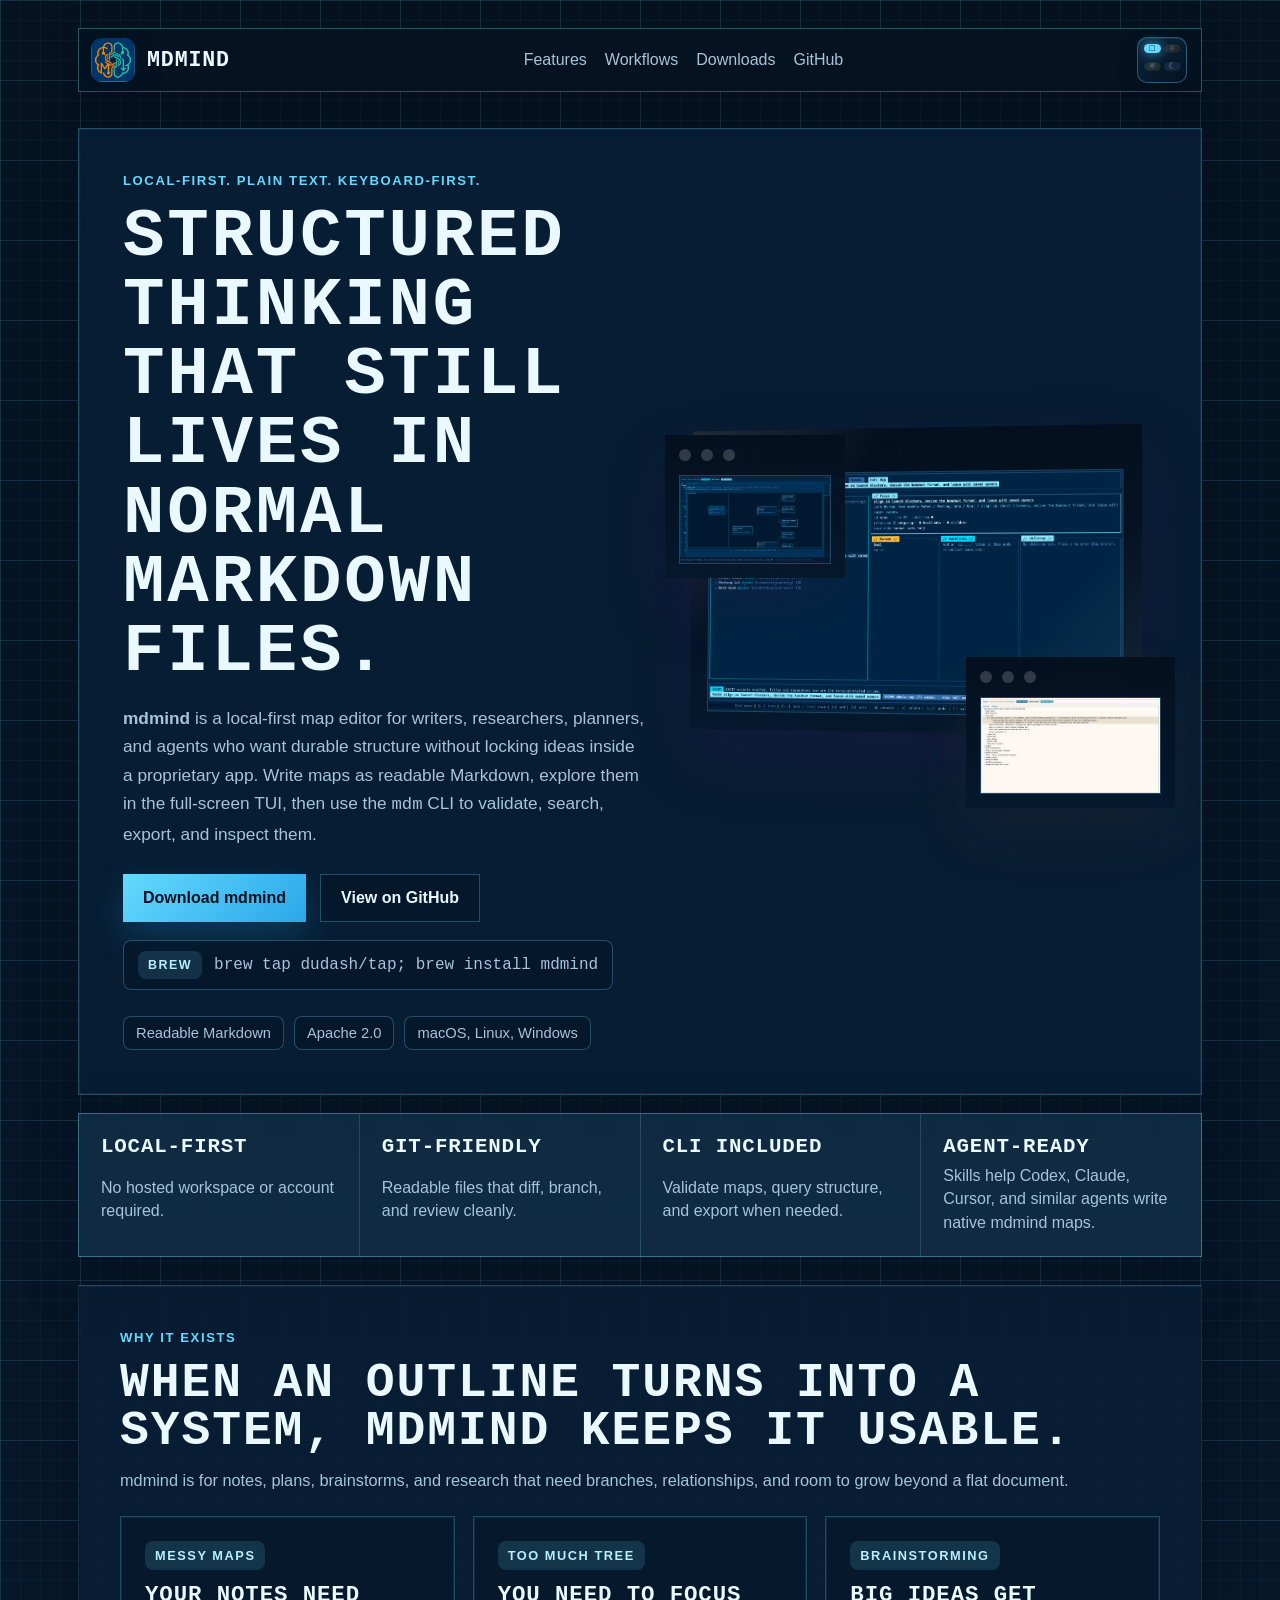
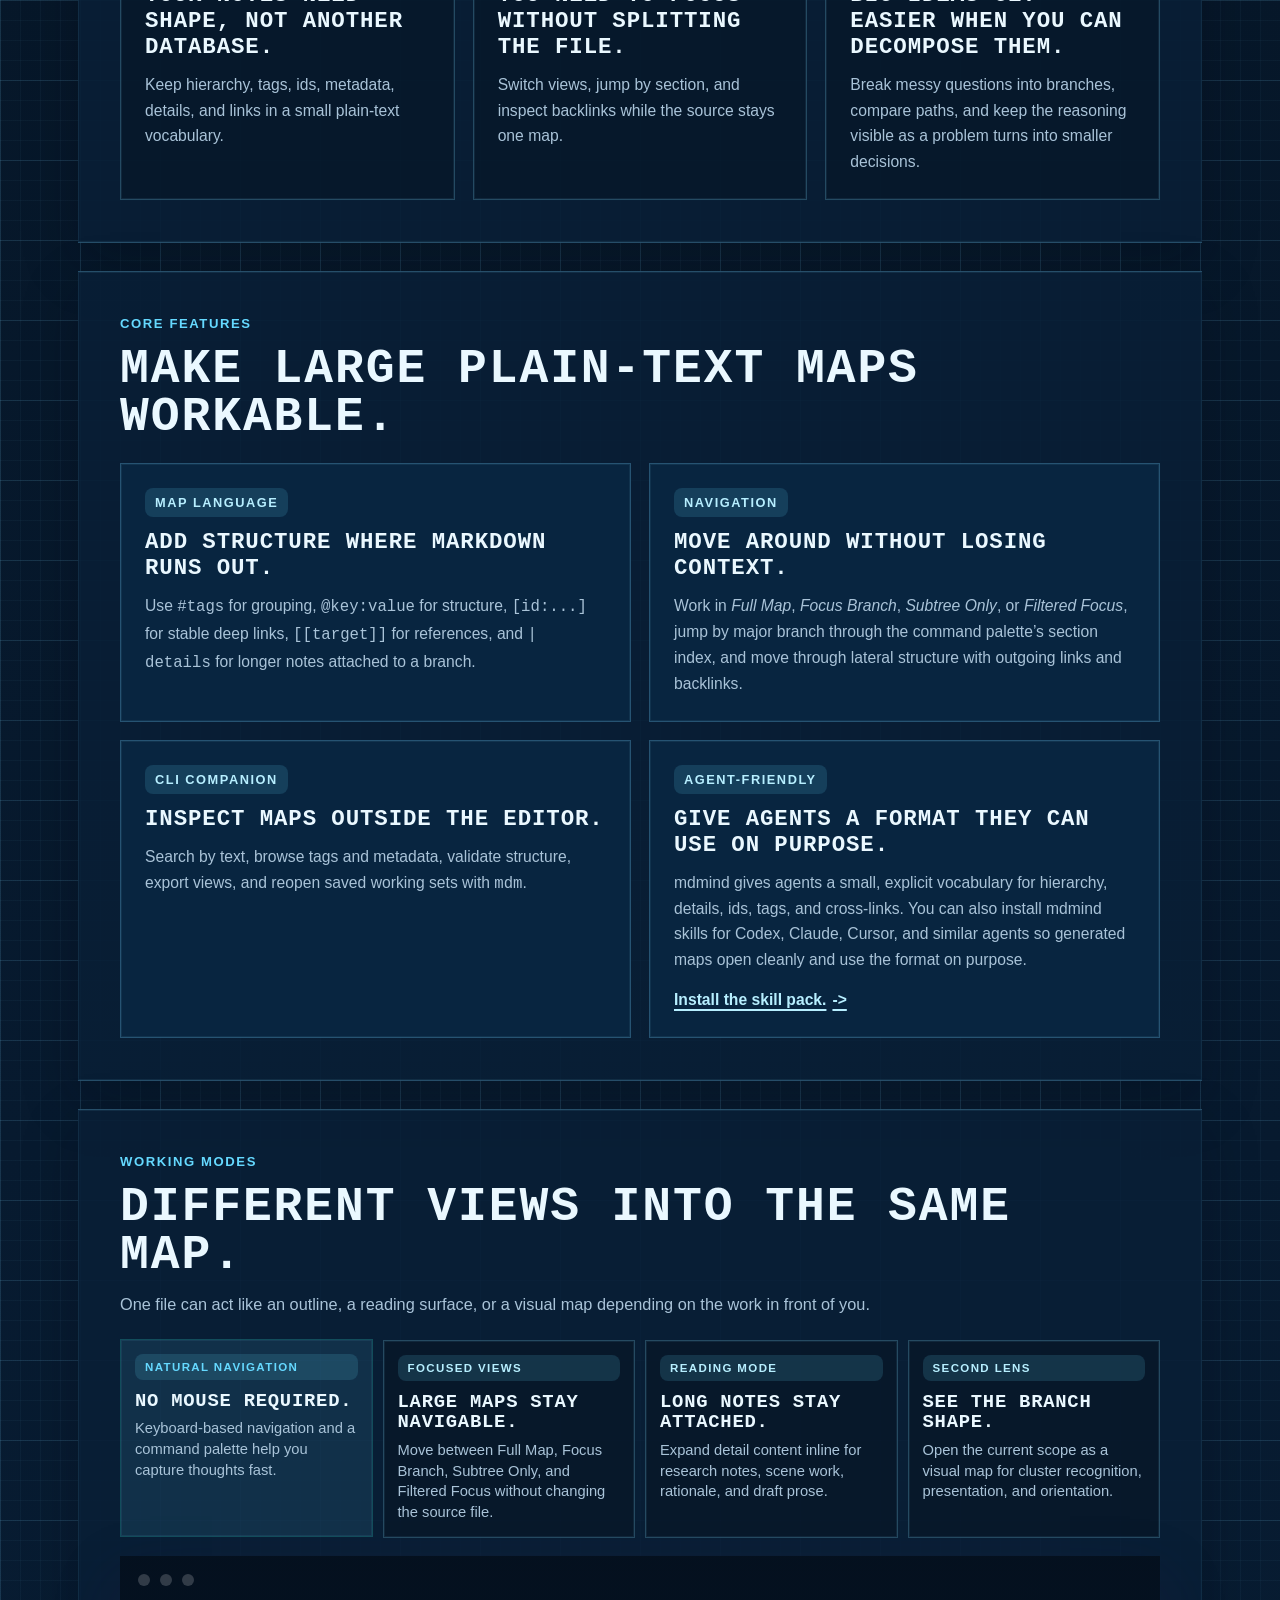
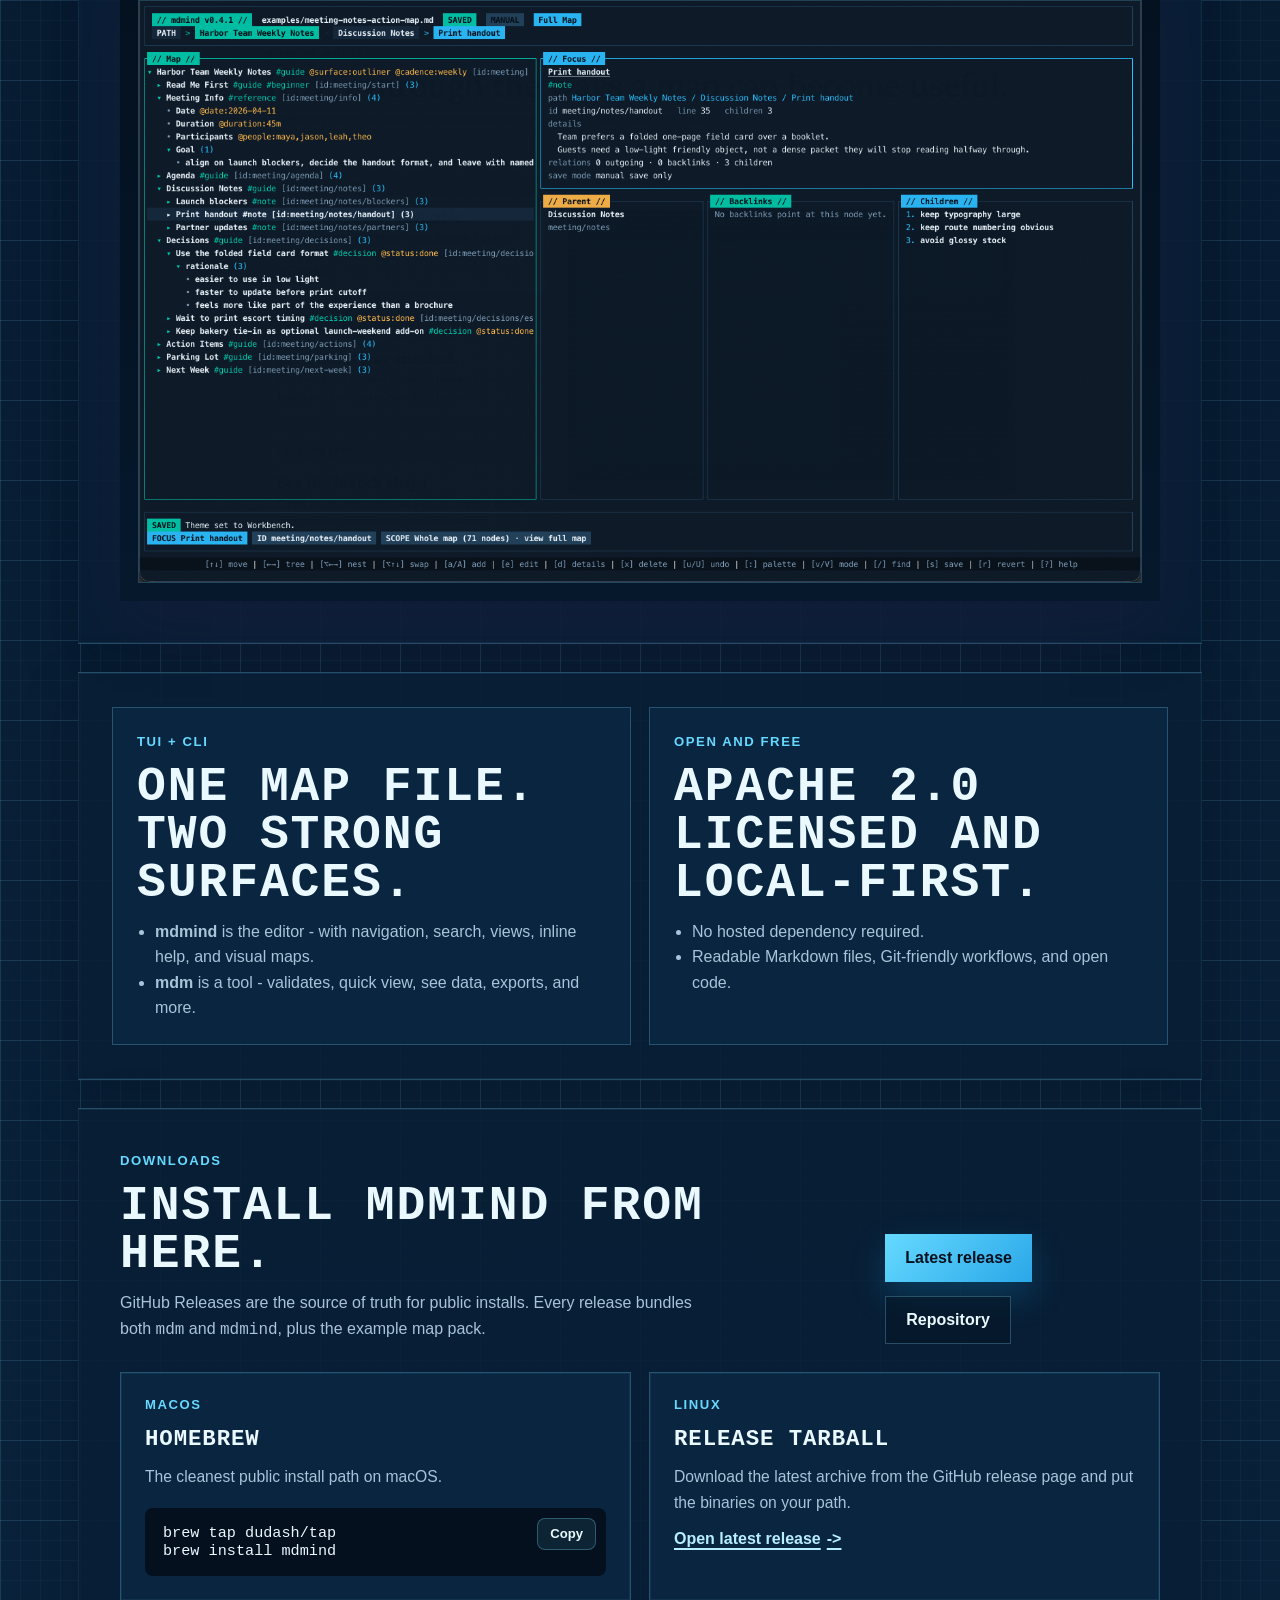
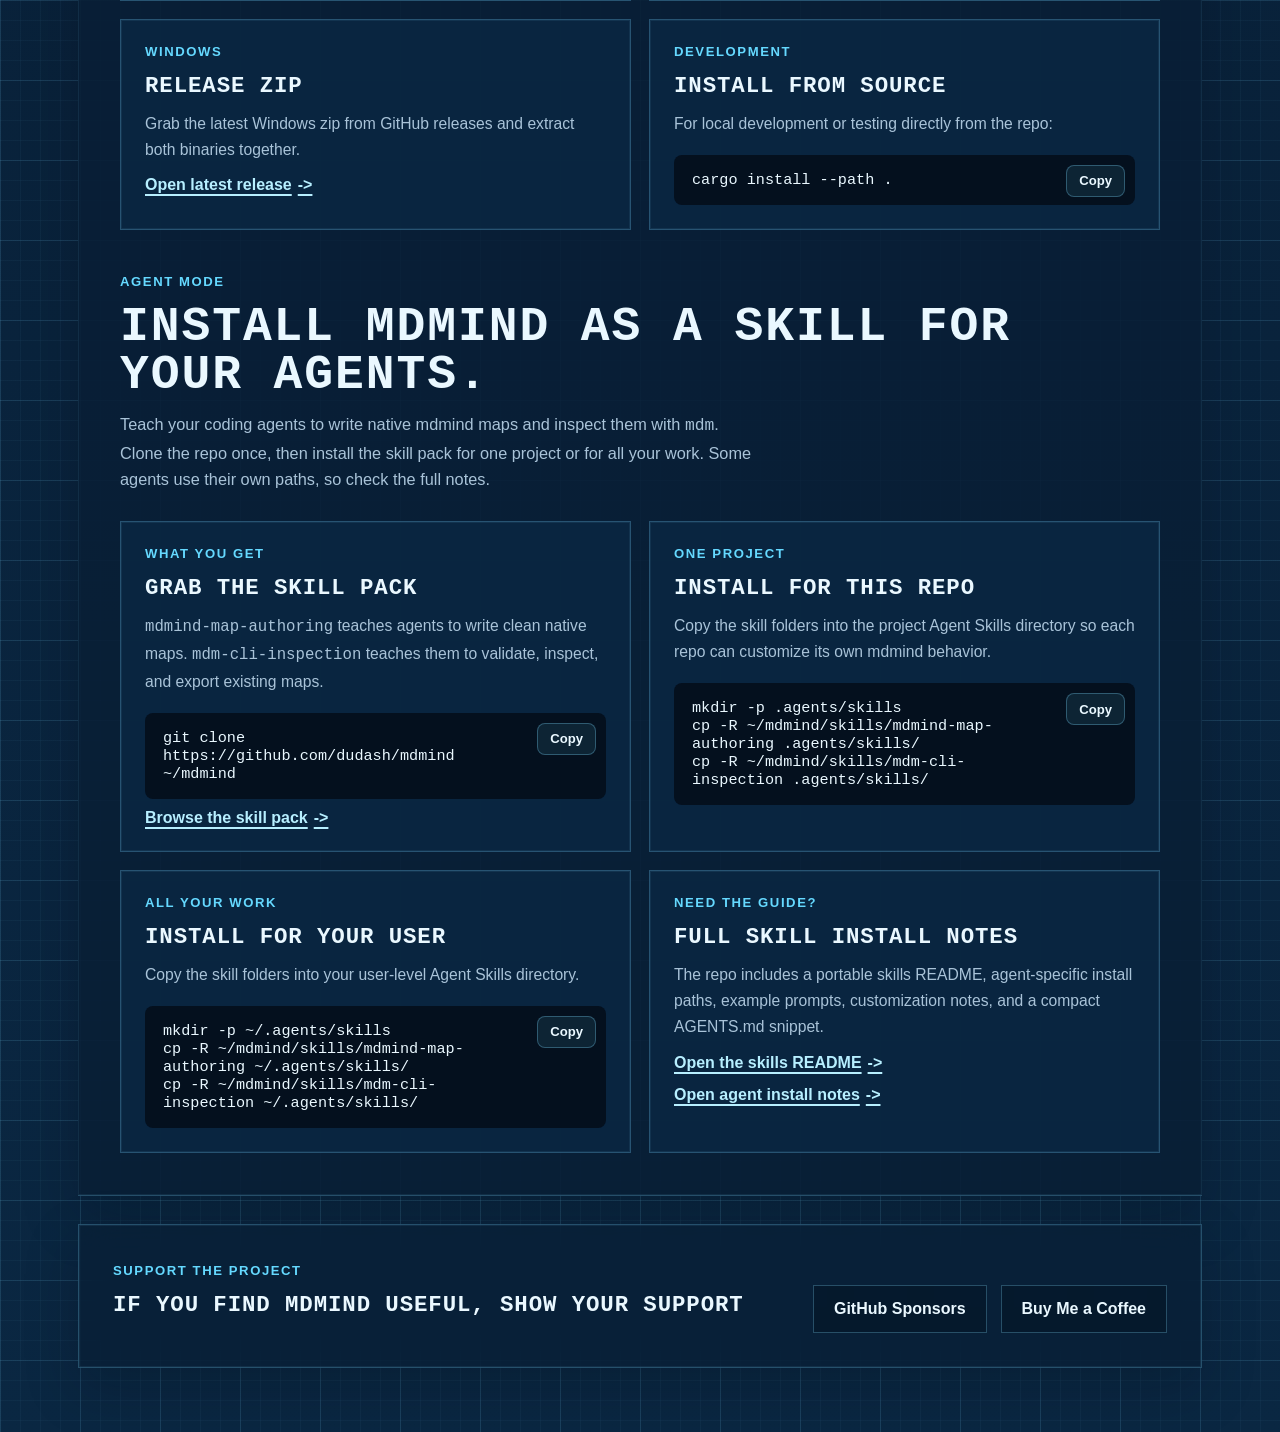
==== commit 21d4562a: "Polish spatial canvas, prompt editing, and agent-facing docs - Promote the spatial canvas to the pri" ====
--- a/site/index.html
+++ b/site/index.html
@@ -8,6 +8,10 @@
       name="description"
       content="mdmind is a local-first plain-text mapping tool with a CLI and full-screen TUI for planning, writing, research, and large structured outlines."
     >
+    <link rel="canonical" href="https://mdmind.io/">
+    <link rel="alternate" type="text/plain" href="https://mdmind.io/llms.txt" title="llms.txt">
+    <link rel="sitemap" type="application/xml" href="https://mdmind.io/sitemap.xml">
+    <link rel="agent-manifest" type="application/json" href="https://mdmind.io/.well-known/agent.json">
     <link rel="icon" type="image/png" href="./assets/mdmind-icon-web.png">
     <link rel="stylesheet" href="./styles.css">
   </head>
@@ -28,17 +32,17 @@
             <a href="https://github.com/dudash/mdmind" target="_blank" rel="noreferrer">GitHub</a>
           </nav>
           <button class="theme-cycler" type="button" data-theme-button aria-label="Switch color theme" title="Switch color theme">
-            <span class="theme-choice theme-choice-paper is-active" data-theme-option="paper" aria-hidden="true">
-              <span class="theme-led"></span>
-              <span class="theme-icon">☀</span>
-            </span>
-            <span class="theme-choice theme-choice-blueprint" data-theme-option="blueprint" aria-hidden="true">
+            <span class="theme-choice theme-choice-blueprint is-active" data-theme-option="blueprint" aria-hidden="true">
               <span class="theme-led"></span>
               <span class="theme-icon">□</span>
             </span>
             <span class="theme-choice theme-choice-terminal" data-theme-option="terminal" aria-hidden="true">
               <span class="theme-led"></span>
               <span class="theme-icon">#</span>
+            </span>
+            <span class="theme-choice theme-choice-paper" data-theme-option="paper" aria-hidden="true">
+              <span class="theme-led"></span>
+              <span class="theme-icon">☀</span>
             </span>
             <span class="theme-choice theme-choice-night" data-theme-option="night" aria-hidden="true">
               <span class="theme-led"></span>
@@ -173,7 +177,7 @@
         <section class="section-band features" id="features">
           <div class="section-heading">
             <div class="eyebrow">Core features</div>
-            <h2>The pieces that make large plain-text maps workable.</h2>
+            <h2>Make large plain-text maps workable.</h2>
           </div>
           <div class="feature-grid">
             <article class="feature-card feature-card-wide">
@@ -221,7 +225,7 @@
         <section class="section-band workflow-lab" id="workflows">
           <div class="section-heading">
             <div class="eyebrow">Working modes</div>
-            <h2>Hover through the ways a map can become useful.</h2>
+            <h2>Different views into the same map.</h2>
             <p>
               One file can act like an outline, a reading surface, or a visual map depending on the work in front of you.
             </p>
@@ -307,7 +311,7 @@
           </div>
           <div class="callout-panel">
             <div class="eyebrow">Open and free</div>
-            <h2>Apache 2.0 licensed and fully local-first.</h2>
+            <h2>Apache 2.0 licensed and local-first.</h2>
             <ul class="feature-list">
               <li>No hosted dependency required.</li>
               <li>Readable Markdown files, Git-friendly workflows, and open code.</li>
@@ -332,7 +336,7 @@
           </div>
 
           <div class="downloads-grid">
-            <article class="download-card">
+            <article class="download-card download-card-brew">
               <div class="eyebrow">macOS</div>
               <h3>Homebrew</h3>
               <p>The cleanest public install path on macOS.</p>
@@ -343,21 +347,21 @@
               </div>
             </article>
 
-            <article class="download-card">
+            <article class="download-card download-card-tar">
               <div class="eyebrow">Linux</div>
               <h3>Release tarball</h3>
               <p>Download the latest archive from the GitHub release page and put the binaries on your path.</p>
               <a class="text-link" href="https://github.com/dudash/mdmind/releases/latest" target="_blank" rel="noreferrer">Open latest release</a>
             </article>
 
-            <article class="download-card">
+            <article class="download-card download-card-zip">
               <div class="eyebrow">Windows</div>
               <h3>Release zip</h3>
               <p>Grab the latest Windows zip from GitHub releases and extract both binaries together.</p>
               <a class="text-link" href="https://github.com/dudash/mdmind/releases/latest" target="_blank" rel="noreferrer">Open latest release</a>
             </article>
 
-            <article class="download-card">
+            <article class="download-card download-card-src">
               <div class="eyebrow">Development</div>
               <h3>Install from source</h3>
               <p>For local development or testing directly from the repo:</p>
@@ -396,7 +400,7 @@
             <article class="download-card">
               <div class="eyebrow">One project</div>
               <h3>Install for this repo</h3>
-              <p>Copy the skill folders into the project Agent Skills directory.</p>
+              <p>Copy the skill folders into the project Agent Skills directory so each repo can customize its own mdmind behavior.</p>
               <div class="copyable-command">
                 <button class="copy-button" type="button">Copy</button>
                 <pre><code>mkdir -p .agents/skills
@@ -444,10 +448,10 @@
     </div>
     <script>
       const themes = [
-        { id: "paper", label: "Paper" },
         { id: "blueprint", label: "Blueprint" },
         { id: "terminal", label: "Terminal" },
         { id: "night", label: "Night" },
+        { id: "paper", label: "Paper" },
       ];
       const themeButton = document.querySelector("[data-theme-button]");
       const themeChoices = document.querySelectorAll("[data-theme-option]");
@@ -471,10 +475,7 @@
         themeAliases[searchParams.get("theme")] ||
         themeAliases[searchParams.get("audience")] ||
         themeAliases[searchParams.get("mode")];
-      let storedTheme = window.localStorage.getItem("mdmind-theme");
-      if (storedTheme === "ember" || storedTheme === "layer") storedTheme = "terminal";
-      if (storedTheme === "grove") storedTheme = "blueprint";
-      let activeThemeIndex = themes.findIndex((theme) => theme.id === (requestedTheme || storedTheme || "blueprint"));
+      let activeThemeIndex = themes.findIndex((theme) => theme.id === (requestedTheme || "blueprint"));
       if (activeThemeIndex < 0) activeThemeIndex = 0;
 
       const applyTheme = (index) => {
@@ -490,15 +491,22 @@
           themeButton.title = `${theme.label} theme`;
         }
 
-        window.localStorage.setItem("mdmind-theme", theme.id);
       };
 
       applyTheme(activeThemeIndex);
 
+      const scrollToHashTarget = () => {
+        if (!window.location.hash) return;
+        document
+          .getElementById(decodeURIComponent(window.location.hash.slice(1)))
+          ?.scrollIntoView({ block: "start" });
+      };
+
       if (window.location.hash) {
-        window.requestAnimationFrame(() => {
-          document.getElementById(decodeURIComponent(window.location.hash.slice(1)))?.scrollIntoView();
-        });
+        window.requestAnimationFrame(scrollToHashTarget);
+        window.addEventListener("load", () => window.requestAnimationFrame(scrollToHashTarget), { once: true });
+        window.setTimeout(scrollToHashTarget, 160);
+        window.setTimeout(scrollToHashTarget, 700);
       }
 
       themeButton?.addEventListener("click", () => {
--- a/site/styles.css
+++ b/site/styles.css
@@ -122,7 +122,7 @@
   --panel-strong: transparent;
   --ink: #f4f4f4;
   --ink-soft: #b9b9b9;
-  --line: rgba(244, 244, 244, 0.28);
+  --line: rgba(244, 244, 244, 0.2);
   --violet: #ff8a2a;
   --violet-strong: #ffad63;
   --violet-soft: rgba(255, 138, 42, 0.14);
@@ -219,6 +219,43 @@
   --shadow: 0 20px 60px rgba(0, 0, 0, 0.26);
 }
 
+[data-theme="paper"] body {
+  background:
+    linear-gradient(90deg, rgba(183, 122, 38, 0.1) 1px, transparent 1px) 72px 0 / 1px 100% no-repeat,
+    repeating-linear-gradient(180deg, transparent 0 35px, rgba(104, 70, 162, 0.045) 35px 36px),
+    linear-gradient(180deg, #fbfbf8 0%, #f6f3ec 52%, #ece7dd 100%);
+}
+
+[data-theme="paper"] .hero,
+[data-theme="paper"] .proof-strip,
+[data-theme="paper"] .showcase-card,
+[data-theme="paper"] .support-strip,
+[data-theme="paper"] .final-cta,
+[data-theme="paper"] .downloads-hero,
+[data-theme="paper"] .download-note,
+[data-theme="paper"] .feature-card,
+[data-theme="paper"] .download-card,
+[data-theme="paper"] .callout-panel,
+[data-theme="paper"] .problem-card,
+[data-theme="paper"] .workflow-option,
+[data-theme="paper"] .split-callout {
+  box-shadow: 0 16px 42px rgba(75, 61, 44, 0.08);
+}
+
+[data-theme="paper"] .hero,
+[data-theme="paper"] .section-band,
+[data-theme="paper"] .downloads-section {
+  background-color: rgba(255, 255, 252, 0.82);
+}
+
+[data-theme="paper"] .button-primary {
+  background: linear-gradient(135deg, #4f367f 0%, #7a55b5 100%);
+}
+
+[data-theme="paper"] .screen-card {
+  background: linear-gradient(180deg, #2c2140, #20172d);
+}
+
 * {
   box-sizing: border-box;
 }
@@ -261,9 +298,9 @@
   position: sticky;
   top: var(--sticky-header-offset);
   z-index: 20;
-  display: flex;
+  display: grid;
+  grid-template-columns: auto minmax(0, 1fr) auto;
   align-items: center;
-  justify-content: space-between;
   gap: 24px;
   min-height: 62px;
   padding: 8px 14px 8px 12px;
@@ -293,6 +330,7 @@
 }
 
 .brand {
+  grid-column: 1;
   display: inline-flex;
   align-items: center;
   gap: 12px;
@@ -351,12 +389,12 @@
 }
 
 .header-actions {
-  display: flex;
-  align-items: center;
-  gap: 14px;
+  display: contents;
 }
 
 .site-nav {
+  grid-column: 2;
+  justify-self: center;
   display: flex;
   flex-wrap: wrap;
   gap: 18px;
@@ -395,12 +433,14 @@
 
 .theme-cycler {
   appearance: none;
+  grid-column: 3;
+  justify-self: end;
   display: grid;
   grid-template-columns: repeat(2, 1fr);
-  gap: 4px;
+  gap: 3px;
   width: 50px;
   height: 46px;
-  padding: 7px;
+  padding: 6px;
   border: 1px solid var(--theme-button-border);
   border-radius: 10px;
   background: var(--theme-button-bg);
@@ -429,58 +469,52 @@
   display: inline-flex;
   align-items: center;
   justify-content: center;
-  gap: 2px;
   min-width: 0;
-  opacity: 0.55;
-  transform: scale(0.94);
-  transition: opacity 160ms ease, transform 160ms ease;
+  min-height: 0;
+  border-radius: 5px;
+  background: color-mix(in srgb, var(--quad-color) 28%, transparent);
+  opacity: 0.42;
+  transform: scale(0.96);
+  transition: opacity 160ms ease, transform 160ms ease, background 160ms ease, box-shadow 160ms ease;
 }
 
 .theme-choice.is-active {
   opacity: 1;
   transform: scale(1);
+  background: var(--quad-color);
+  box-shadow: 0 0 12px color-mix(in srgb, var(--quad-color) 70%, transparent);
 }
 
 .theme-led {
-  width: 6px;
-  height: 6px;
-  border-radius: 999px;
-  background: var(--theme-led-off);
-  box-shadow: inset 0 1px 2px rgba(0, 0, 0, 0.18);
-}
-
-.theme-choice.is-active .theme-led {
-  background: var(--led-color);
-  box-shadow: 0 0 7px var(--led-color), inset 0 1px 1px rgba(255, 255, 255, 0.42);
+  display: none;
 }
 
 .theme-icon {
-  width: 10px;
-  color: var(--ink-soft);
-  font-size: 0.58rem;
+  color: color-mix(in srgb, var(--ink) 58%, transparent);
+  font-size: 0.56rem;
   font-weight: 800;
   line-height: 1;
   text-align: center;
 }
 
 .theme-choice.is-active .theme-icon {
-  color: var(--ink);
+  color: #101114;
 }
 
 .theme-choice-paper {
-  --led-color: #f4c84a;
+  --quad-color: #f4c84a;
 }
 
 .theme-choice-blueprint {
-  --led-color: #65d9ff;
+  --quad-color: #65d9ff;
 }
 
 .theme-choice-terminal {
-  --led-color: #ff8a2a;
+  --quad-color: #ff8a2a;
 }
 
 .theme-choice-night {
-  --led-color: #8f9cff;
+  --quad-color: #8f9cff;
 }
 
 .hero,
@@ -1106,10 +1140,12 @@
 
 [data-theme="blueprint"] body {
   background:
-    linear-gradient(rgba(125, 217, 255, 0.08) 1px, transparent 1px),
-    linear-gradient(90deg, rgba(125, 217, 255, 0.08) 1px, transparent 1px),
+    linear-gradient(rgba(125, 217, 255, 0.11) 1px, transparent 1px),
+    linear-gradient(90deg, rgba(125, 217, 255, 0.11) 1px, transparent 1px),
+    linear-gradient(rgba(125, 217, 255, 0.04) 1px, transparent 1px),
+    linear-gradient(90deg, rgba(125, 217, 255, 0.04) 1px, transparent 1px),
     linear-gradient(180deg, var(--site-bg-start) 0%, var(--bg) 44%, var(--site-bg-end) 100%);
-  background-size: 40px 40px, 40px 40px, auto;
+  background-size: 80px 80px, 80px 80px, 20px 20px, 20px 20px, auto;
 }
 
 [data-theme="blueprint"] .page-shell {
@@ -1137,6 +1173,17 @@
   border-style: double;
 }
 
+[data-theme="blueprint"] .hero,
+[data-theme="blueprint"] .section-band,
+[data-theme="blueprint"] .downloads-section,
+[data-theme="blueprint"] .showcase-card,
+[data-theme="blueprint"] .support-strip,
+[data-theme="blueprint"] .final-cta {
+  box-shadow:
+    inset 0 0 0 1px rgba(125, 217, 255, 0.08),
+    0 20px 54px rgba(0, 9, 18, 0.22);
+}
+
 [data-theme="blueprint"] .brand-name,
 [data-theme="blueprint"] h1,
 [data-theme="blueprint"] h2,
@@ -1190,24 +1237,52 @@
   border-radius: 0;
 }
 
+[data-theme="night"] body {
+  background:
+    linear-gradient(90deg, rgba(106, 209, 198, 0.035) 1px, transparent 1px),
+    linear-gradient(180deg, rgba(169, 150, 255, 0.04), transparent 260px),
+    linear-gradient(180deg, var(--site-bg-start) 0%, var(--bg) 44%, var(--site-bg-end) 100%);
+  background-size: 72px 72px, auto, auto;
+}
+
+[data-theme="night"] .hero,
+[data-theme="night"] .proof-strip,
+[data-theme="night"] .showcase-card,
+[data-theme="night"] .support-strip,
+[data-theme="night"] .final-cta,
+[data-theme="night"] .downloads-hero,
+[data-theme="night"] .download-note {
+  border-color: rgba(246, 239, 229, 0.18);
+}
+
+[data-theme="night"] .button-secondary {
+  color: var(--violet-strong);
+}
+
 [data-theme="terminal"] body {
   font-family: "SFMono-Regular", "Menlo", "Monaco", "Cascadia Mono", monospace;
-  font-size: 16px;
+  font-size: 14.5px;
+  background:
+    linear-gradient(180deg, rgba(255, 138, 42, 0.08), transparent 220px),
+    repeating-linear-gradient(0deg, rgba(255, 255, 255, 0.016) 0 1px, transparent 1px 42px),
+    var(--bg);
 }
 
 [data-theme="terminal"] .page-shell {
-  max-width: 980px;
-  padding-top: 24px;
+  max-width: 1160px;
+  padding-top: 20px;
 }
 
 [data-theme="terminal"] .page-shell-narrow {
-  max-width: 880px;
+  max-width: 1040px;
 }
 
 [data-theme="terminal"] .site-header {
+  flex-wrap: nowrap;
   gap: 18px;
   min-height: 58px;
-  padding: 10px 0 14px;
+  padding: 10px 0 12px;
+  margin-bottom: 30px;
   border-width: 0 0 1px;
   border-radius: 0;
   backdrop-filter: none;
@@ -1253,12 +1328,15 @@
 }
 
 [data-theme="terminal"] .header-actions {
+  min-width: 0;
   gap: 16px;
 }
 
 [data-theme="terminal"] .site-nav {
+  flex-wrap: nowrap;
   gap: 0;
-  font-size: 0.88rem;
+  font-size: 0.84rem;
+  white-space: nowrap;
 }
 
 [data-theme="terminal"] .site-nav a {
@@ -1274,7 +1352,7 @@
 
 [data-theme="terminal"] .site-nav a + a::before {
   content: "|";
-  margin: 0 10px;
+  margin: 0 12px;
   color: var(--line);
 }
 
@@ -1296,21 +1374,27 @@
   border-radius: 0;
   backdrop-filter: none;
   box-shadow: none;
+  animation: none;
 }
 
 [data-theme="terminal"] .hero {
   display: grid;
-  grid-template-columns: minmax(0, 0.85fr) minmax(280px, 0.65fr);
-  gap: 34px;
-  padding: 48px 0 38px;
+  grid-template-columns: minmax(0, 1fr) minmax(360px, 0.78fr);
+  align-items: center;
+  gap: clamp(36px, 5vw, 64px);
+  padding: 56px 0 44px;
 }
 
 [data-theme="terminal"] .hero-copy {
+  min-width: 0;
   animation: none;
 }
 
 [data-theme="terminal"] .hero-visual {
-  align-self: end;
+  justify-self: end;
+  width: min(100%, 520px);
+  min-width: 0;
+  align-self: center;
   margin-top: 0;
 }
 
@@ -1328,24 +1412,24 @@
 }
 
 [data-theme="terminal"] h1 {
-  max-width: 13ch;
-  font-size: clamp(2.75rem, 6vw, 4.65rem);
-  line-height: 0.98;
+  max-width: 18ch;
+  font-size: clamp(2.25rem, 4vw, 3.55rem);
+  line-height: 1.04;
 }
 
 [data-theme="terminal"] h2 {
-  font-size: clamp(1.9rem, 4vw, 3.2rem);
+  font-size: clamp(1.55rem, 3.2vw, 2.45rem);
   line-height: 1.04;
 }
 
 [data-theme="terminal"] h3 {
-  font-size: 1.35rem;
+  font-size: 1.12rem;
 }
 
 [data-theme="terminal"] p,
 [data-theme="terminal"] li {
   color: var(--ink-soft);
-  line-height: 1.65;
+  line-height: 1.58;
 }
 
 [data-theme="terminal"] a {
@@ -1371,7 +1455,8 @@
 [data-theme="terminal"] .button {
   min-height: 42px;
   border-radius: 0;
-  font-size: 0.92rem;
+  font-size: 0.86rem;
+  white-space: nowrap;
 }
 
 [data-theme="terminal"] .button-primary {
@@ -1380,6 +1465,12 @@
 
 [data-theme="terminal"] .button-secondary {
   color: var(--violet);
+  background: transparent;
+  border-color: var(--line);
+}
+
+[data-theme="terminal"] .button-secondary:hover {
+  background: rgba(255, 138, 42, 0.08);
 }
 
 [data-theme="terminal"] .hero-install,
@@ -1395,30 +1486,176 @@
 }
 
 [data-theme="terminal"] .hero-install {
+  width: min(100%, 680px);
   padding: 12px 0;
   border-width: 1px 0;
 }
 
 [data-theme="terminal"] .hero-meta span {
-  padding: 7px 0;
-  border-width: 0 0 1px;
+  display: inline-flex;
+  align-items: center;
+  justify-content: center;
+  min-height: 34px;
+  padding: 8px 12px;
+  border: 0;
+  color: var(--ink-soft);
+  font-size: 0.72rem;
+  letter-spacing: 0;
+  text-align: center;
+  text-transform: none;
+  white-space: nowrap;
+}
+
+[data-theme="terminal"] .hero-meta {
+  display: grid;
+  grid-template-columns: repeat(3, minmax(0, 1fr));
+  gap: 0;
+  width: min(100%, 680px);
+  margin-top: 18px;
+  border-top: 1px solid var(--line);
+  border-bottom: 1px solid var(--line);
+}
+
+[data-theme="terminal"] .hero-meta span + span {
+  border-left: 1px solid var(--line);
+}
+
+[data-theme="terminal"] .hero-meta span::before {
+  content: "[";
+  margin-right: 3px;
+  color: var(--violet);
+}
+
+[data-theme="terminal"] .hero-meta span::after {
+  content: "]";
+  margin-left: 3px;
+  color: var(--violet);
 }
 
 [data-theme="terminal"] .proof-strip {
-  grid-template-columns: repeat(2, minmax(0, 1fr));
+  grid-template-columns: repeat(4, minmax(0, 1fr));
   gap: 0;
-  margin-top: 0;
+  margin-top: 22px;
+  border: 1px solid var(--line);
+  background: rgba(13, 13, 13, 0.42);
 }
 
 [data-theme="terminal"] .proof-item {
   min-height: auto;
-  padding: 20px 0;
-  border-bottom: 1px solid var(--line);
+  padding: 18px;
+  border-bottom: 0;
+}
+
+[data-theme="terminal"] .proof-item + .proof-item {
+  border-left: 1px solid var(--line);
+}
+
+[data-theme="terminal"] .proof-item strong {
+  font-size: 1rem;
+}
+
+[data-theme="terminal"] .proof-item strong::before {
+  content: "ok ";
+  color: var(--violet);
+  font-size: 0.72em;
+  font-weight: 700;
+  letter-spacing: 0;
+}
+
+[data-theme="terminal"] .proof-item span,
+[data-theme="terminal"] .feature-card p,
+[data-theme="terminal"] .problem-card p,
+[data-theme="terminal"] .download-card p,
+[data-theme="terminal"] .workflow-option span:last-child {
+  font-size: 0.86rem;
 }
 
 [data-theme="terminal"] .section-band,
 [data-theme="terminal"] .downloads-section {
-  padding: 38px 0;
+  padding: 46px 0;
+  border-bottom: 0;
+  margin-top: 0;
+}
+
+[data-theme="terminal"] .downloads-section {
+  border-top: 0;
+}
+
+[data-theme="terminal"] .downloads-intro {
+  display: grid;
+  grid-template-columns: minmax(0, 1fr) auto;
+  align-items: center;
+  gap: 24px;
+  padding: 20px;
+  border: 1px solid var(--line);
+  background: rgba(13, 13, 13, 0.42);
+}
+
+[data-theme="terminal"] .downloads-intro h2,
+[data-theme="terminal"] .downloads-section .section-heading h2 {
+  max-width: 18ch;
+  font-size: clamp(1.65rem, 3vw, 2.7rem);
+}
+
+[data-theme="terminal"] .downloads-intro p,
+[data-theme="terminal"] .downloads-section .section-heading p {
+  max-width: 66ch;
+  font-size: 0.86rem;
+}
+
+[data-theme="terminal"] .downloads-intro .eyebrow::before,
+[data-theme="terminal"] .downloads-section > .section-heading .eyebrow::before {
+  content: "$ ";
+}
+
+[data-theme="terminal"] .downloads-intro .hero-actions {
+  justify-content: flex-end;
+  margin-top: 0;
+}
+
+[data-theme="terminal"] .downloads-section > .section-heading {
+  margin: 30px 0 18px;
+  padding: 20px;
+  border: 1px solid var(--line);
+  background: rgba(13, 13, 13, 0.34);
+}
+
+[data-theme="terminal"] .features {
+  border-top: 0;
+}
+
+[data-theme="terminal"] .section-band-intro {
+  display: grid;
+  grid-template-columns: minmax(280px, 0.76fr) minmax(0, 1.24fr);
+  align-items: start;
+  gap: 28px;
+}
+
+[data-theme="terminal"] .section-band-intro .section-heading {
+  position: sticky;
+  top: calc(var(--sticky-header-height) + var(--sticky-header-offset) + 18px);
+  margin: 0;
+  padding: 22px;
+  border: 1px solid var(--line);
+  background: rgba(13, 13, 13, 0.48);
+}
+
+[data-theme="terminal"] .section-band-intro .section-heading h2 {
+  max-width: 12ch;
+  font-size: clamp(1.65rem, 2.8vw, 2.65rem);
+}
+
+[data-theme="terminal"] .section-band-intro .section-heading p {
+  max-width: 46ch;
+}
+
+[data-theme="terminal"] .section-band-intro .eyebrow::before {
+  content: "$ ";
+}
+
+[data-theme="terminal"] .section-band-intro .problem-grid {
+  grid-template-columns: 1fr;
+  gap: 12px;
 }
 
 [data-theme="terminal"] .feature-grid,
@@ -1426,7 +1663,117 @@
 [data-theme="terminal"] .downloads-grid,
 [data-theme="terminal"] .workflow-options {
   grid-template-columns: repeat(2, minmax(0, 1fr));
-  column-gap: 28px;
+  gap: 0 40px;
+}
+
+[data-theme="terminal"] .downloads-section .downloads-grid {
+  counter-reset: terminal-download;
+  gap: 14px;
+  margin-top: 18px;
+}
+
+[data-theme="terminal"] .features .feature-grid {
+  gap: 14px;
+}
+
+[data-theme="terminal"] .feature-card,
+[data-theme="terminal"] .feature-card-wide {
+  grid-column: auto;
+}
+
+[data-theme="terminal"] .features .feature-card {
+  padding: 18px;
+  border: 1px solid var(--line);
+  background: rgba(13, 13, 13, 0.3);
+}
+
+[data-theme="terminal"] .downloads-section .download-card {
+  counter-increment: terminal-download;
+  position: relative;
+  display: grid;
+  grid-template-columns: auto minmax(0, 1fr);
+  column-gap: 14px;
+  align-items: start;
+  min-height: 0;
+  padding: 16px;
+  border: 1px solid var(--line);
+  background: rgba(13, 13, 13, 0.32);
+}
+
+[data-theme="terminal"] .downloads-section .download-card::before {
+  content: "pkg";
+  grid-column: 1;
+  grid-row: 1 / span 3;
+  display: inline-flex;
+  align-items: center;
+  justify-content: center;
+  width: 44px;
+  height: 28px;
+  border: 1px solid rgba(255, 138, 42, 0.48);
+  color: var(--violet);
+  font-size: 0.72rem;
+  font-weight: 800;
+}
+
+[data-theme="terminal"] .downloads-section .download-card-brew::before {
+  content: "brew";
+}
+
+[data-theme="terminal"] .downloads-section .download-card-tar::before {
+  content: "tar";
+}
+
+[data-theme="terminal"] .downloads-section .download-card-zip::before {
+  content: "zip";
+}
+
+[data-theme="terminal"] .downloads-section .download-card-src::before {
+  content: "src";
+}
+
+[data-theme="terminal"] .downloads-section > .section-heading + .downloads-grid .download-card::before {
+  content: "skill";
+}
+
+[data-theme="terminal"] .downloads-section .download-card .eyebrow,
+[data-theme="terminal"] .downloads-section .download-card h3,
+[data-theme="terminal"] .downloads-section .download-card p {
+  grid-column: 2;
+}
+
+[data-theme="terminal"] .downloads-section .download-card .eyebrow {
+  margin-bottom: 8px;
+  color: var(--ink-soft);
+  font-size: 0.74rem;
+}
+
+[data-theme="terminal"] .downloads-section .download-card .eyebrow::before {
+  content: "target:";
+  margin-right: 5px;
+  color: var(--violet);
+}
+
+[data-theme="terminal"] .downloads-section .download-card h3 {
+  font-size: 1.05rem;
+  line-height: 1.18;
+}
+
+[data-theme="terminal"] .downloads-section .download-card p {
+  max-width: 54ch;
+}
+
+[data-theme="terminal"] .downloads-section .copyable-command,
+[data-theme="terminal"] .downloads-section .download-card .text-link {
+  grid-column: 1 / -1;
+}
+
+[data-theme="terminal"] .downloads-section .download-card .text-link {
+  width: fit-content;
+  margin-top: 14px;
+  padding: 8px 10px;
+  border: 1px solid var(--line);
+  background: rgba(13, 13, 13, 0.46);
+  text-decoration: none;
 }
 
 [data-theme="terminal"] .feature-card,
@@ -1438,8 +1785,55 @@
   border-width: 0 0 1px;
 }
 
+[data-theme="terminal"] .section-band-intro .problem-card {
+  position: relative;
+  padding: 18px;
+  border: 1px solid var(--line);
+  background: rgba(13, 13, 13, 0.34);
+}
+
+[data-theme="terminal"] .section-band-intro .problem-card .feature-kicker::before {
+  content: "> ";
+}
+
+[data-theme="terminal"] .section-band-intro .problem-card h3 {
+  font-size: 1rem;
+  line-height: 1.18;
+}
+
 [data-theme="terminal"] .workflow-option {
   min-height: 0;
+  align-content: start;
+}
+
+[data-theme="terminal"] .split-callout {
+  border-top: 0;
+  border-bottom: 0;
+  gap: clamp(24px, 4vw, 44px);
+  padding-top: 32px;
+  padding-bottom: 30px;
+}
+
+[data-theme="terminal"] .split-callout .callout-panel {
+  padding: 0 0 0 16px;
+  border-width: 0 0 0 1px;
+  border-color: rgba(255, 138, 42, 0.34);
+  background:
+    linear-gradient(90deg, rgba(255, 138, 42, 0.08), transparent 42%),
+    transparent;
+}
+
+[data-theme="terminal"] .split-callout .callout-panel::before {
+  content: "";
+  display: block;
+  width: 22px;
+  height: 2px;
+  margin-bottom: 18px;
+  background: var(--violet);
+}
+
+[data-theme="terminal"] .workflow-option strong {
+  font-size: 1.02rem;
 }
 
 [data-theme="terminal"] .workflow-option:hover,
@@ -1451,6 +1845,7 @@
 
 [data-theme="terminal"] .showcase-card {
   grid-template-columns: 0.82fr 1.18fr;
+  gap: 44px;
   padding: 32px 0;
 }
 
@@ -1497,7 +1892,7 @@
 
 @keyframes fade-slide-up {
   from {
-    opacity: 0;
+    opacity: 0.42;
     transform: translateY(18px);
   }
   to {
@@ -1508,7 +1903,7 @@
 
 @keyframes rise-in {
   from {
-    opacity: 0;
+    opacity: 0.72;
     transform: translateY(24px);
   }
   to {
@@ -1519,7 +1914,7 @@
 
 @keyframes hero-card-in {
   from {
-    opacity: 0;
+    opacity: 0.36;
     transform: perspective(1400px) rotateY(-15deg) rotateX(4deg) translateY(16px);
   }
   to {
@@ -1597,6 +1992,39 @@
   .feature-card-wide {
     grid-column: auto;
   }
+
+  [data-theme="terminal"] .hero {
+    grid-template-columns: minmax(0, 1fr) minmax(320px, 0.74fr);
+    gap: 36px;
+  }
+
+  [data-theme="terminal"] .proof-strip,
+  [data-theme="terminal"] .feature-grid,
+  [data-theme="terminal"] .problem-grid,
+  [data-theme="terminal"] .downloads-grid,
+  [data-theme="terminal"] .workflow-options {
+    grid-template-columns: repeat(2, minmax(0, 1fr));
+  }
+
+  [data-theme="terminal"] .showcase-card {
+    grid-template-columns: minmax(0, 0.92fr) minmax(0, 1.08fr);
+  }
+
+  [data-theme="terminal"] .showcase-card-reverse {
+    grid-template-columns: minmax(0, 1.08fr) minmax(0, 0.92fr);
+  }
+
+  [data-theme="terminal"] .section-band-intro {
+    grid-template-columns: 1fr;
+  }
+
+  [data-theme="terminal"] .section-band-intro .section-heading {
+    position: static;
+  }
+
+  [data-theme="terminal"] .section-band-intro .section-heading h2 {
+    max-width: none;
+  }
 }
 
 @media (max-width: 760px) {
@@ -1608,7 +2036,6 @@
     padding: 18px 18px 44px;
   }
 
-  .site-header,
   .proof-strip,
   .support-strip,
   .final-cta {
@@ -1617,13 +2044,18 @@
   }
 
   .site-header {
+    display: flex;
+    flex-direction: row;
+    flex-wrap: wrap;
+    align-items: center;
     gap: 16px;
     margin-bottom: 24px;
     padding: 12px;
   }
 
   .site-nav {
-    width: 100%;
+    width: auto;
+    max-width: calc(100vw - 132px);
     flex-wrap: nowrap;
     gap: 10px;
     overflow-x: auto;
@@ -1632,10 +2064,10 @@
   }
 
   .header-actions {
-    width: 100%;
-    display: grid;
-    grid-template-columns: minmax(0, 1fr) auto;
-    align-items: flex-start;
+    width: auto;
+    margin-left: auto;
+    display: flex;
+    align-items: center;
     gap: 10px;
   }
 
@@ -1745,15 +2177,43 @@
     margin: 0 6px;
   }
 
+  [data-theme="terminal"] {
+    --sticky-header-height: 78px;
+  }
+
+  [data-theme="terminal"] .site-header {
+    flex-direction: row;
+    align-items: center;
+    gap: 16px;
+    padding: 10px 0 12px;
+  }
+
+  [data-theme="terminal"] .header-actions {
+    display: flex;
+    width: auto;
+    margin-left: auto;
+    align-items: center;
+    gap: 12px;
+  }
+
+  [data-theme="terminal"] .site-nav {
+    width: auto;
+    overflow-x: visible;
+    padding-bottom: 0;
+  }
+
   [data-theme="terminal"] .hero,
+  [data-theme="terminal"] .showcase-card,
+  [data-theme="terminal"] .showcase-card-reverse {
+    grid-template-columns: 1fr;
+  }
+
   [data-theme="terminal"] .proof-strip,
   [data-theme="terminal"] .feature-grid,
   [data-theme="terminal"] .problem-grid,
   [data-theme="terminal"] .downloads-grid,
-  [data-theme="terminal"] .workflow-options,
-  [data-theme="terminal"] .showcase-card,
-  [data-theme="terminal"] .showcase-card-reverse {
-    grid-template-columns: 1fr;
+  [data-theme="terminal"] .workflow-options {
+    grid-template-columns: repeat(2, minmax(0, 1fr));
   }
 
   [data-theme="terminal"] .hero {
@@ -1762,7 +2222,20 @@
   }
 
   [data-theme="terminal"] h1 {
-    max-width: 12ch;
+    max-width: none;
+    font-size: clamp(2rem, 6.6vw, 2.85rem);
+    line-height: 1.04;
+  }
+
+  [data-theme="terminal"] .hero-actions,
+  [data-theme="terminal"] .support-actions {
+    width: auto;
+  }
+
+  [data-theme="terminal"] .hero-actions .button,
+  [data-theme="terminal"] .support-actions .button {
+    width: auto;
+    flex: 1 1 210px;
   }
 
   [data-theme="blueprint"] .site-nav {
@@ -1775,15 +2248,83 @@
   }
 
   [data-theme="blueprint"] .header-actions {
-    grid-template-columns: 1fr;
+    display: flex;
+    width: auto;
   }
 
   [data-theme="blueprint"] .theme-cycler {
-    position: absolute;
-    top: 12px;
-    right: 12px;
+    position: static;
     width: 44px;
     height: 42px;
     padding: 6px;
   }
 }
+
+@media (max-width: 560px) {
+  .site-header {
+    display: flex;
+    flex-direction: column;
+    align-items: flex-start;
+  }
+
+  .header-actions {
+    display: grid;
+    width: 100%;
+    grid-template-columns: minmax(0, 1fr) auto;
+    margin-left: 0;
+    align-items: flex-start;
+  }
+
+  .site-nav {
+    width: 100%;
+    max-width: none;
+  }
+
+  [data-theme="terminal"] {
+    --sticky-header-height: 134px;
+  }
+
+  [data-theme="terminal"] .site-header {
+    flex-direction: column;
+    align-items: flex-start;
+  }
+
+  [data-theme="terminal"] .header-actions {
+    display: grid;
+    width: 100%;
+    grid-template-columns: minmax(0, 1fr) auto;
+    margin-left: 0;
+  }
+
+  [data-theme="terminal"] .site-nav {
+    width: 100%;
+    overflow-x: auto;
+  }
+
+  [data-theme="terminal"] .downloads-intro {
+    grid-template-columns: 1fr;
+  }
+
+  [data-theme="terminal"] .downloads-intro .hero-actions {
+    justify-content: stretch;
+  }
+
+  [data-theme="terminal"] .downloads-section .download-card {
+    grid-template-columns: 1fr;
+  }
+
+  [data-theme="terminal"] .downloads-section .download-card::before,
+  [data-theme="terminal"] .downloads-section .download-card .eyebrow,
+  [data-theme="terminal"] .downloads-section .download-card h3,
+  [data-theme="terminal"] .downloads-section .download-card p {
+    grid-column: 1;
+  }
+
+  [data-theme="terminal"] .proof-strip,
+  [data-theme="terminal"] .feature-grid,
+  [data-theme="terminal"] .problem-grid,
+  [data-theme="terminal"] .downloads-grid,
+  [data-theme="terminal"] .workflow-options {
+    grid-template-columns: 1fr;
+  }
+}
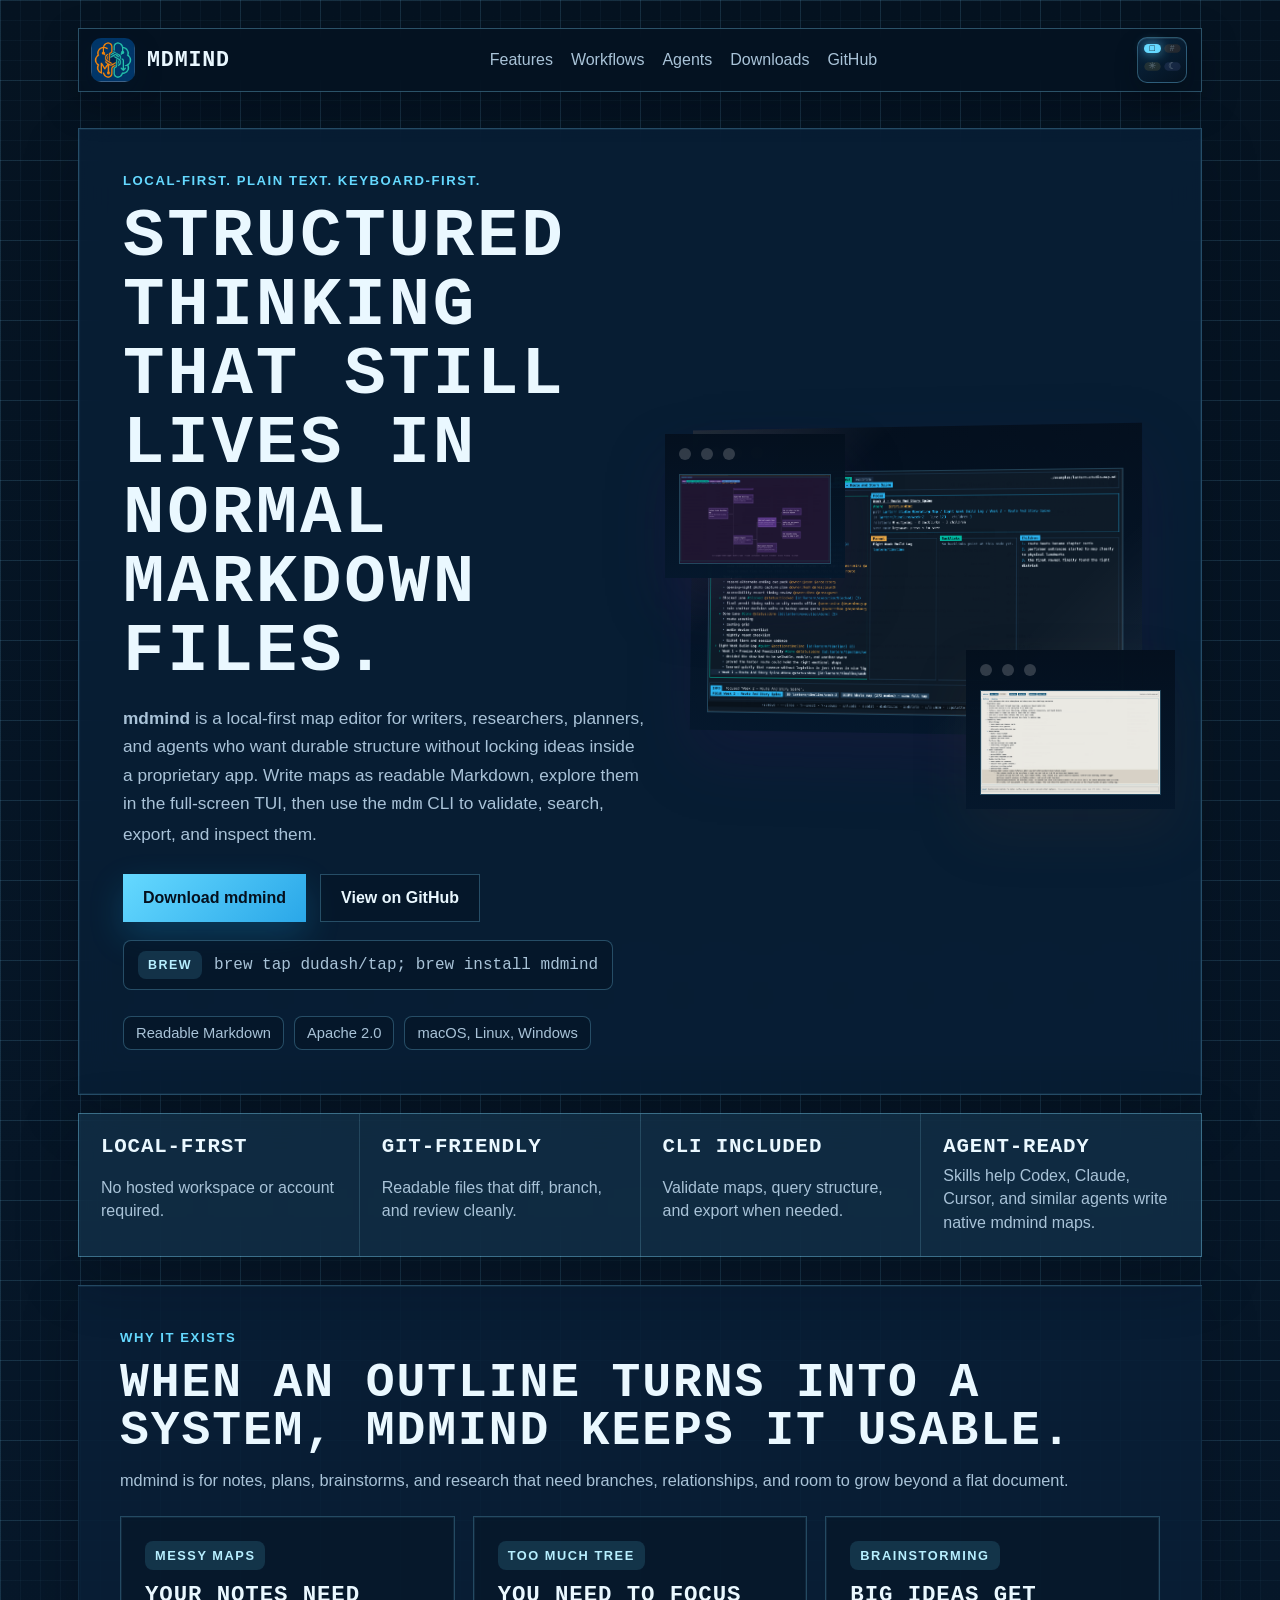
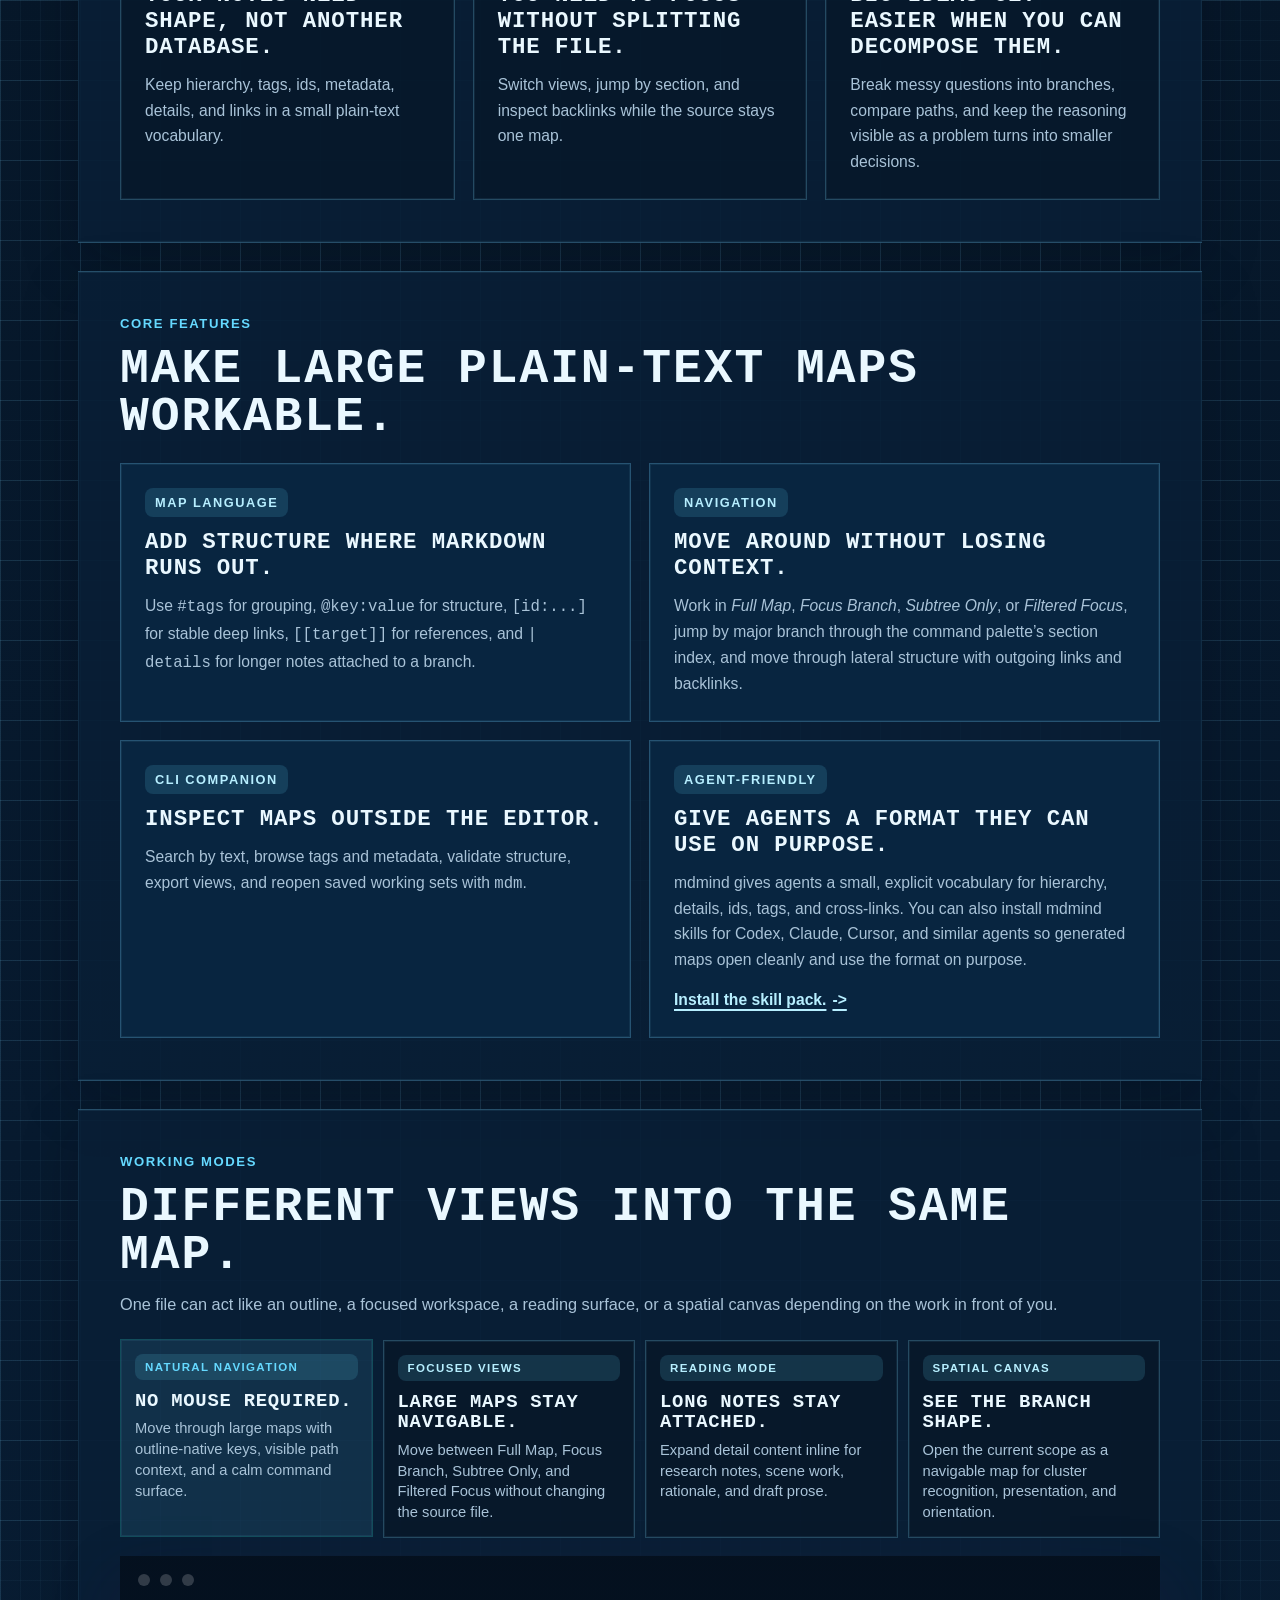
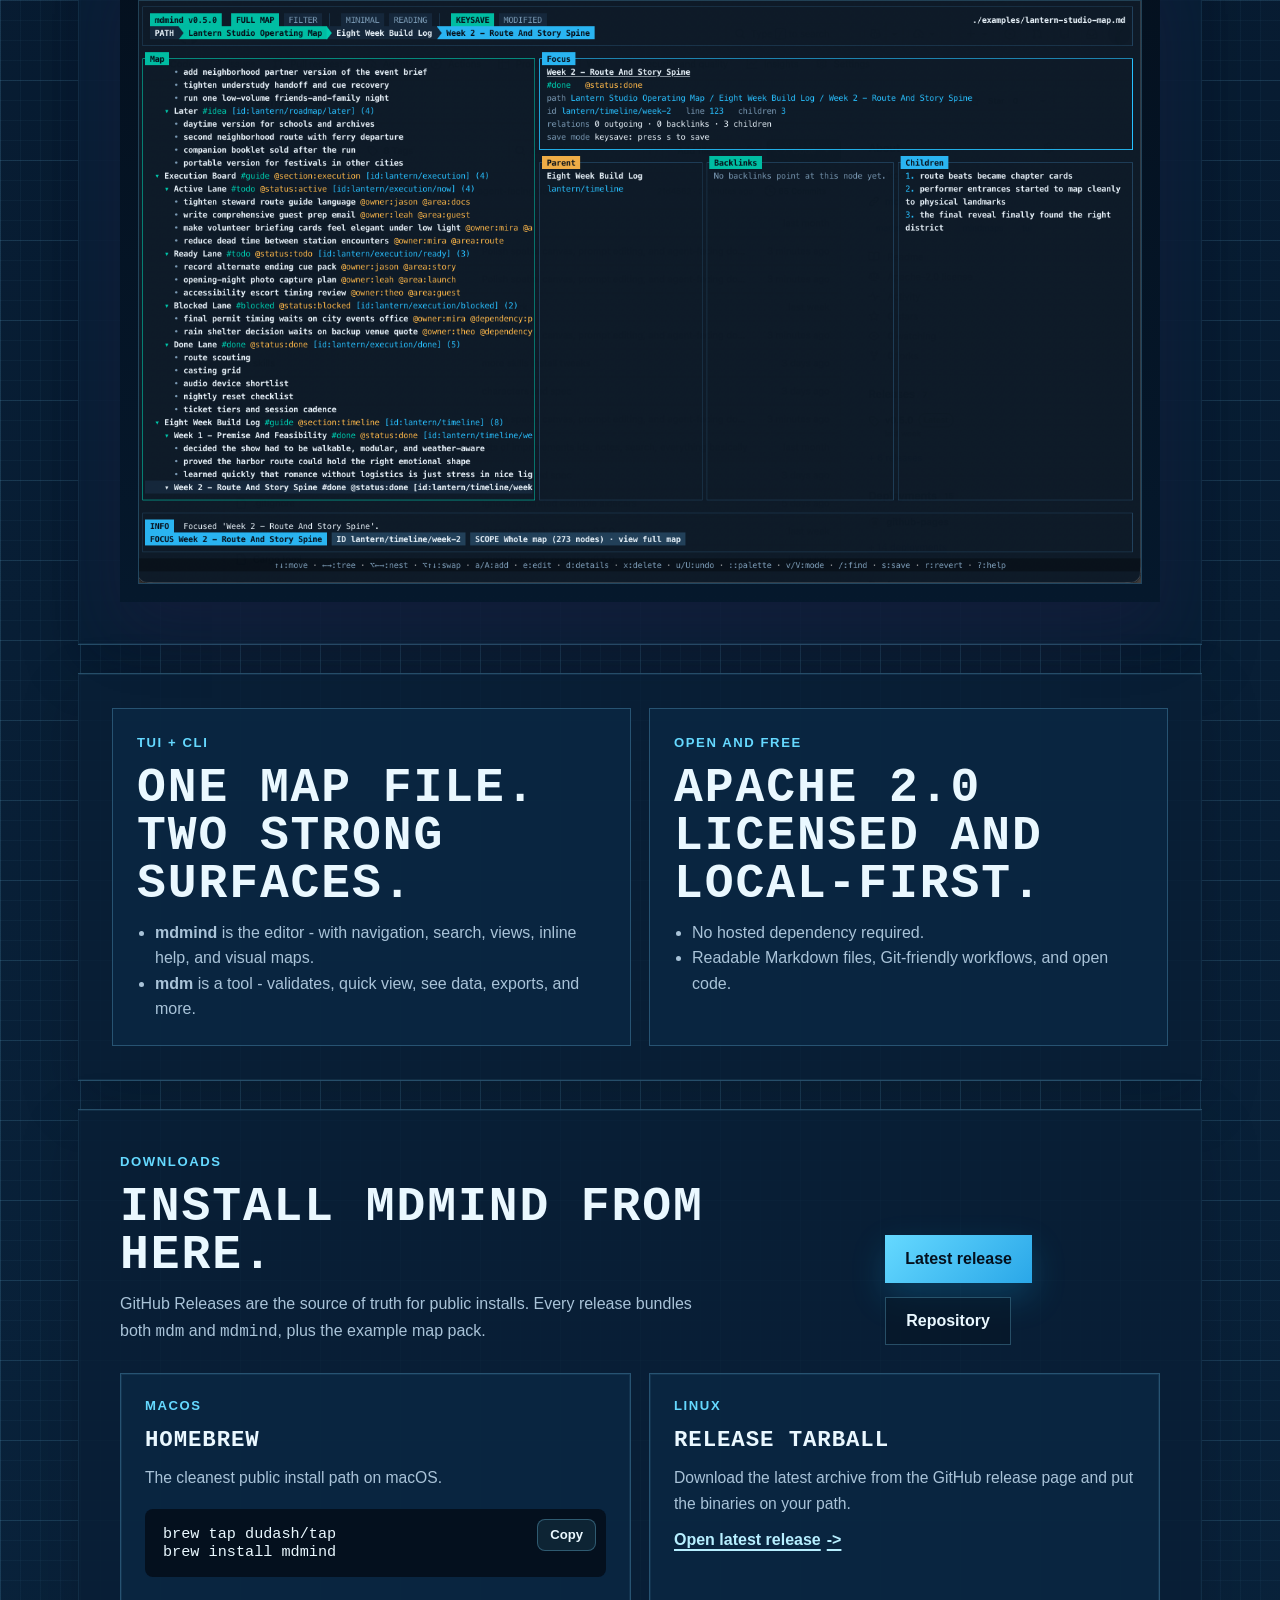
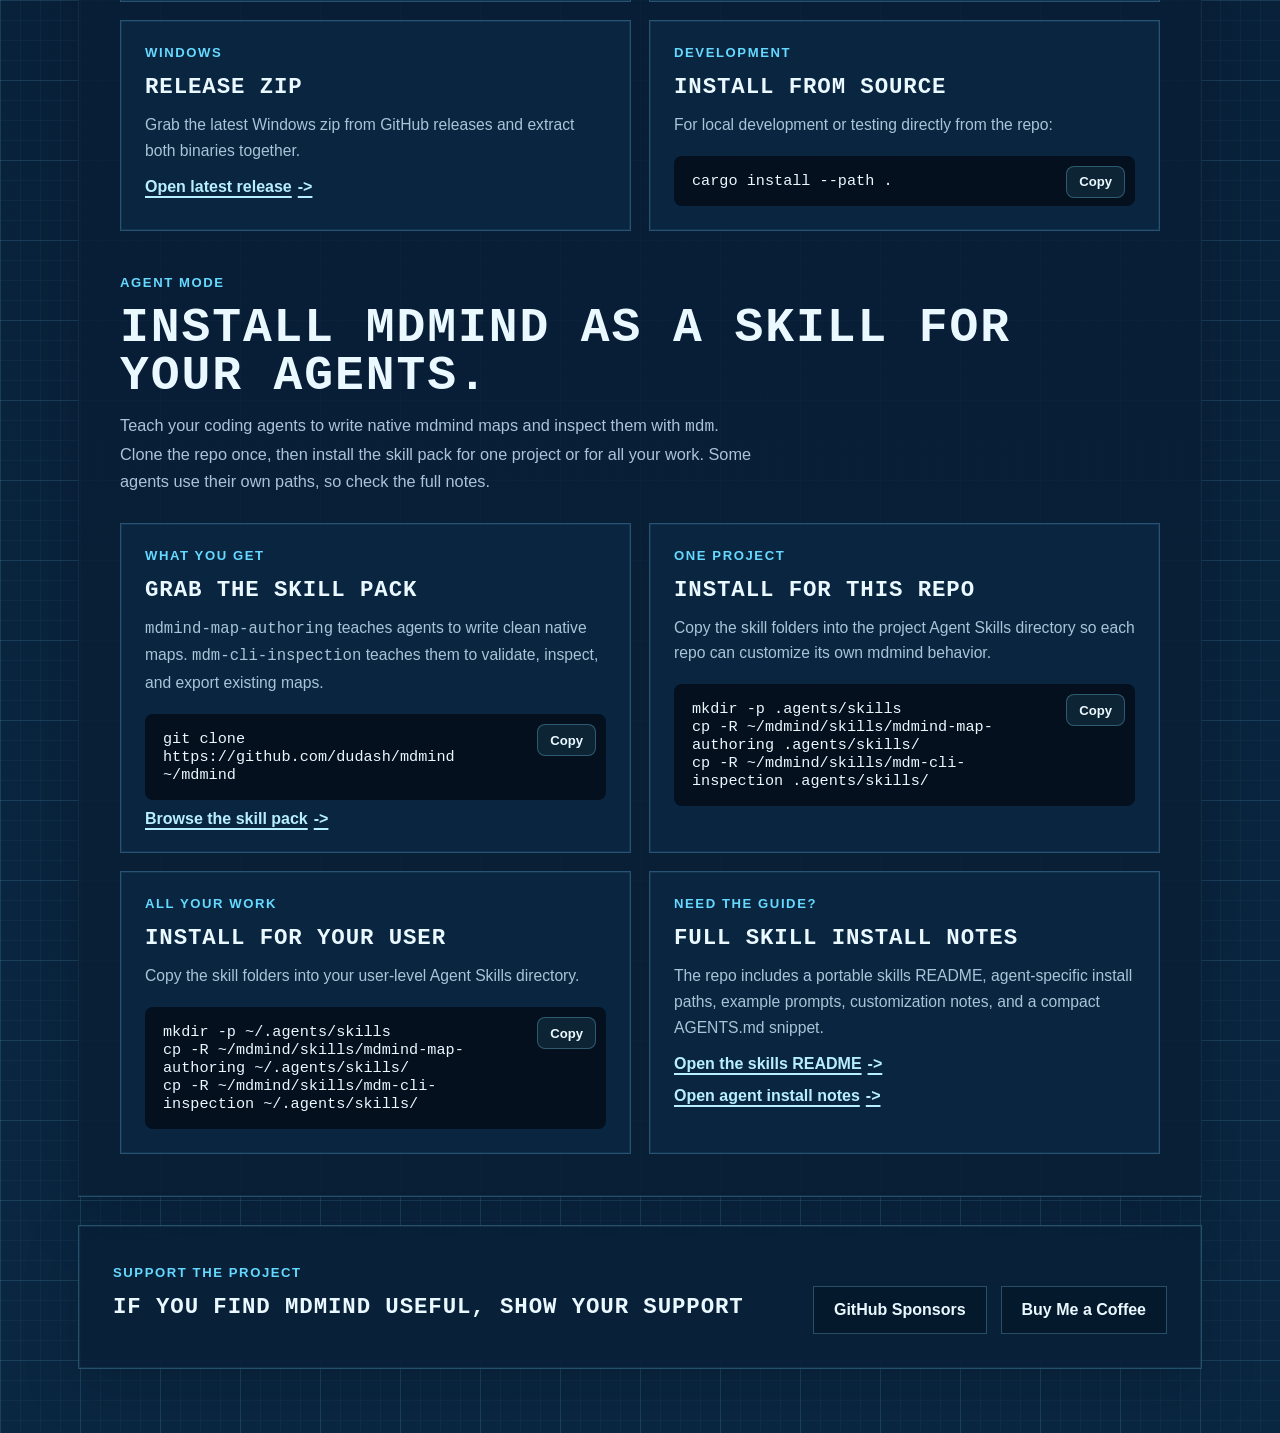
==== commit 05dafd44: "minor site update" ====
--- a/site/index.html
+++ b/site/index.html
@@ -28,6 +28,7 @@
           <nav class="site-nav">
             <a href="#features">Features</a>
             <a href="#workflows">Workflows</a>
+            <a href="#agent-skills">Agents</a>
             <a href="#downloads">Downloads</a>
             <a href="https://github.com/dudash/mdmind" target="_blank" rel="noreferrer">GitHub</a>
           </nav>
@@ -86,8 +87,8 @@
                   <span></span>
                 </div>
                 <img
-                  src="./assets/palette-ui.png"
-                  alt="mdmind screenshot showing the main outline and focus layout in the terminal"
+                  src="./assets/lantern-natural-nav.png"
+                  alt="mdmind screenshot showing natural keyboard navigation through the Lantern Studio example map"
                 >
               </div>
               <div class="floating-shot floating-shot-reader">
@@ -98,8 +99,8 @@
                     <span></span>
                   </div>
                   <img
-                    src="./assets/reader-ui.png"
-                    alt="mdmind screenshot showing inline reading mode with attached notes"
+                    src="./assets/lantern-reading-mode.png"
+                    alt="mdmind screenshot showing reading mode with long details attached to a Lantern Studio map node"
                   >
                 </div>
               </div>
@@ -111,8 +112,8 @@
                     <span></span>
                   </div>
                   <img
-                    src="./assets/hero-ui.png"
-                    alt="mdmind screenshot showing the visual mindmap view"
+                    src="./assets/lantern-spatial-canvas.png"
+                    alt="mdmind screenshot showing the spatial canvas for the Lantern Studio example map"
                   >
                 </div>
               </div>
@@ -227,7 +228,7 @@
             <div class="eyebrow">Working modes</div>
             <h2>Different views into the same map.</h2>
             <p>
-              One file can act like an outline, a reading surface, or a visual map depending on the work in front of you.
+              One file can act like an outline, a focused workspace, a reading surface, or a spatial canvas depending on the work in front of you.
             </p>
           </div>
           <div class="workflow-stage">
@@ -236,21 +237,21 @@
                 class="workflow-option is-active"
                 type="button"
                 aria-pressed="true"
-                data-image="./assets/meeting-notes-ui.png"
-                data-alt="mdmind screenshot showing structured meeting notes with a focused handout branch"
+                data-image="./assets/lantern-natural-nav.png"
+                data-alt="mdmind screenshot showing natural keyboard navigation through the Lantern Studio example map"
               >
                 <span class="feature-kicker">Natural navigation</span>
                 <strong>No mouse required.</strong>
                 <span>
-                  Keyboard-based navigation and a command palette help you capture thoughts fast.
+                  Move through large maps with outline-native keys, visible path context, and a calm command surface.
                 </span>
               </button>
               <button
                 class="workflow-option"
                 type="button"
                 aria-pressed="false"
-                data-image="./assets/mindmap-ui.png"
-                data-alt="mdmind screenshot showing the main outline and focus layout"
+                data-image="./assets/lantern-focused-views.png"
+                data-alt="mdmind screenshot showing the Lantern Studio map in a focused branch view"
               >
                 <span class="feature-kicker">Focused views</span>
                 <strong>Large maps stay navigable.</strong>
@@ -262,8 +263,8 @@
                 class="workflow-option"
                 type="button"
                 aria-pressed="false"
-                data-image="./assets/reader-ui.png"
-                data-alt="mdmind screenshot showing inline reading mode with attached notes"
+                data-image="./assets/lantern-reading-mode.png"
+                data-alt="mdmind screenshot showing reading mode with long details attached to a Lantern Studio map node"
               >
                 <span class="feature-kicker">Reading mode</span>
                 <strong>Long notes stay attached.</strong>
@@ -275,13 +276,13 @@
                 class="workflow-option"
                 type="button"
                 aria-pressed="false"
-                data-image="./assets/hero-ui.png"
-                data-alt="mdmind screenshot showing the visual mindmap view"
+                data-image="./assets/lantern-spatial-canvas.png"
+                data-alt="mdmind screenshot showing the spatial canvas for the Lantern Studio example map"
               >
-                <span class="feature-kicker">Second lens</span>
+                <span class="feature-kicker">Spatial canvas</span>
                 <strong>See the branch shape.</strong>
                 <span>
-                  Open the current scope as a visual map for cluster recognition, presentation, and orientation.
+                  Open the current scope as a navigable map for cluster recognition, presentation, and orientation.
                 </span>
               </button>
             </div>
@@ -293,8 +294,8 @@
               </div>
               <img
                 id="workflow-preview-image"
-                src="./assets/meeting-notes-ui.png"
-                alt="mdmind screenshot showing structured meeting notes with a focused handout branch"
+                src="./assets/lantern-natural-nav.png"
+                alt="mdmind screenshot showing natural keyboard navigation through the Lantern Studio example map"
               >
             </div>
           </div>
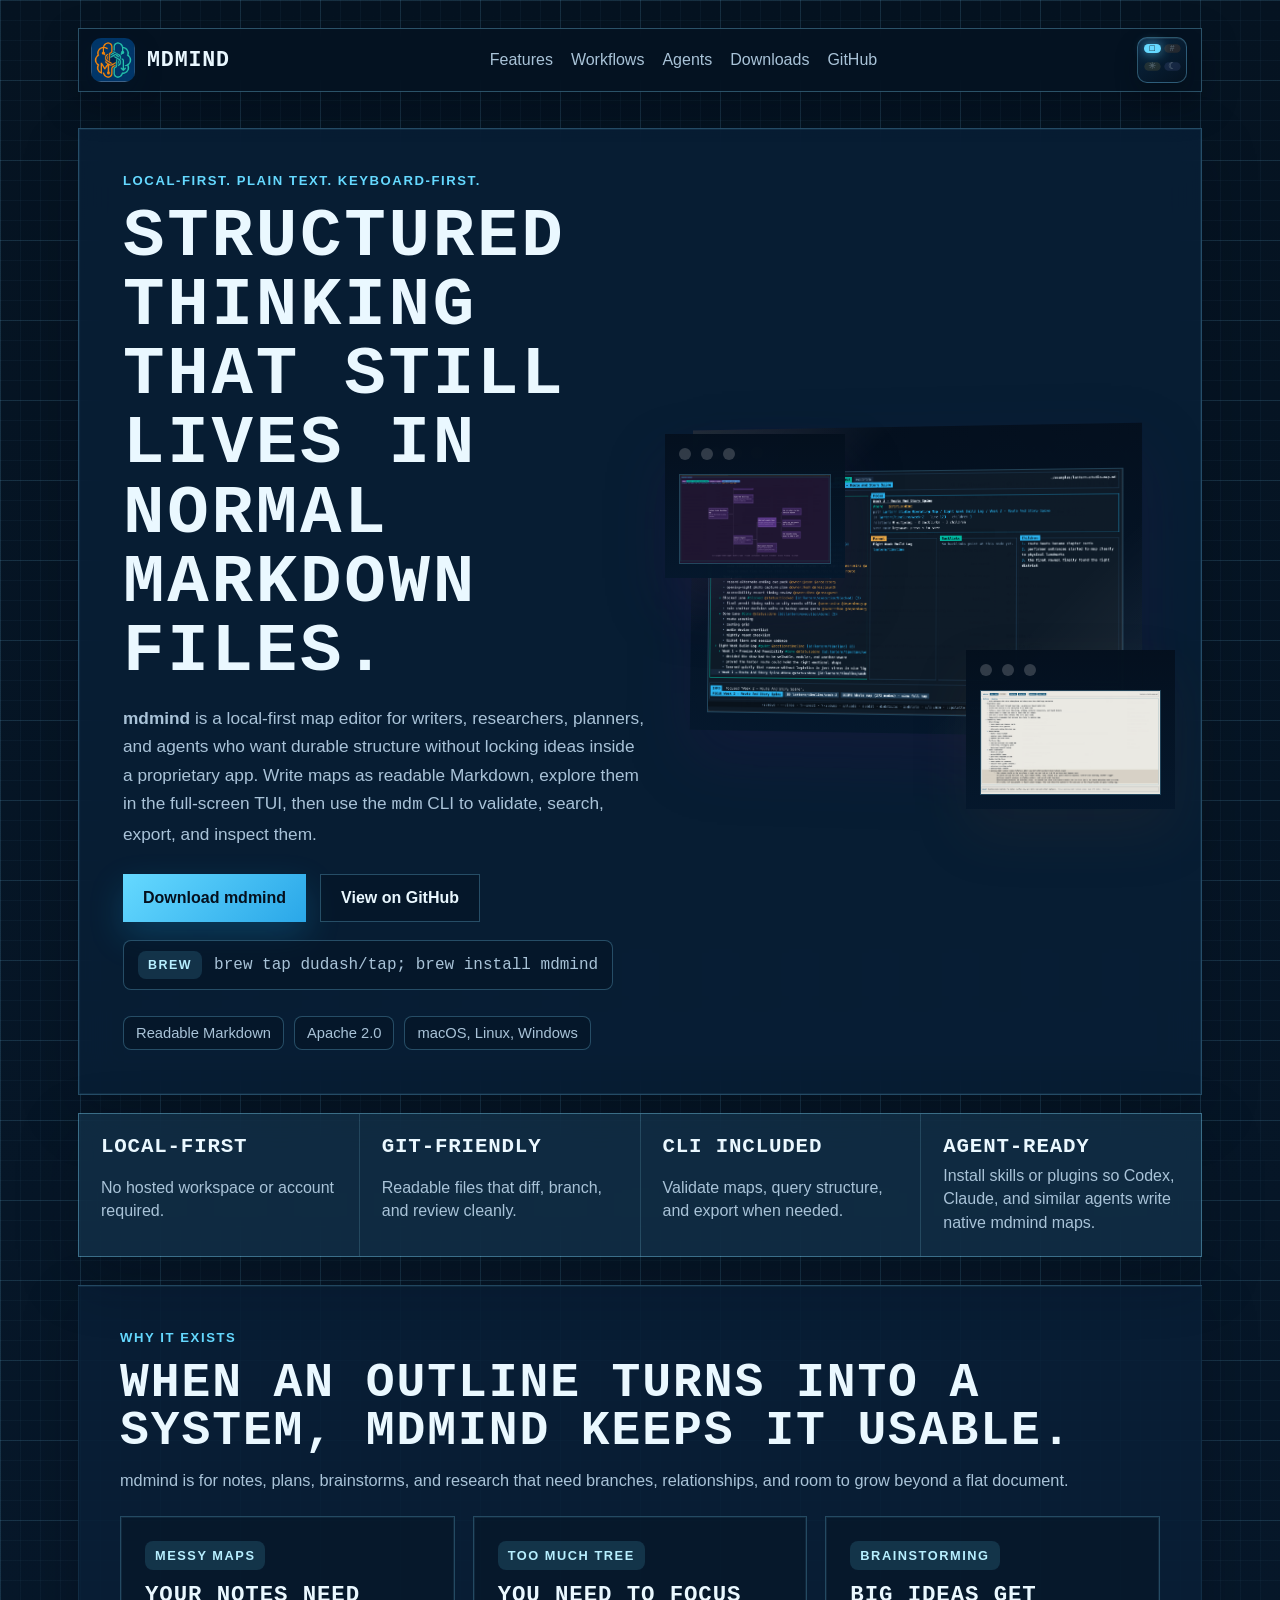
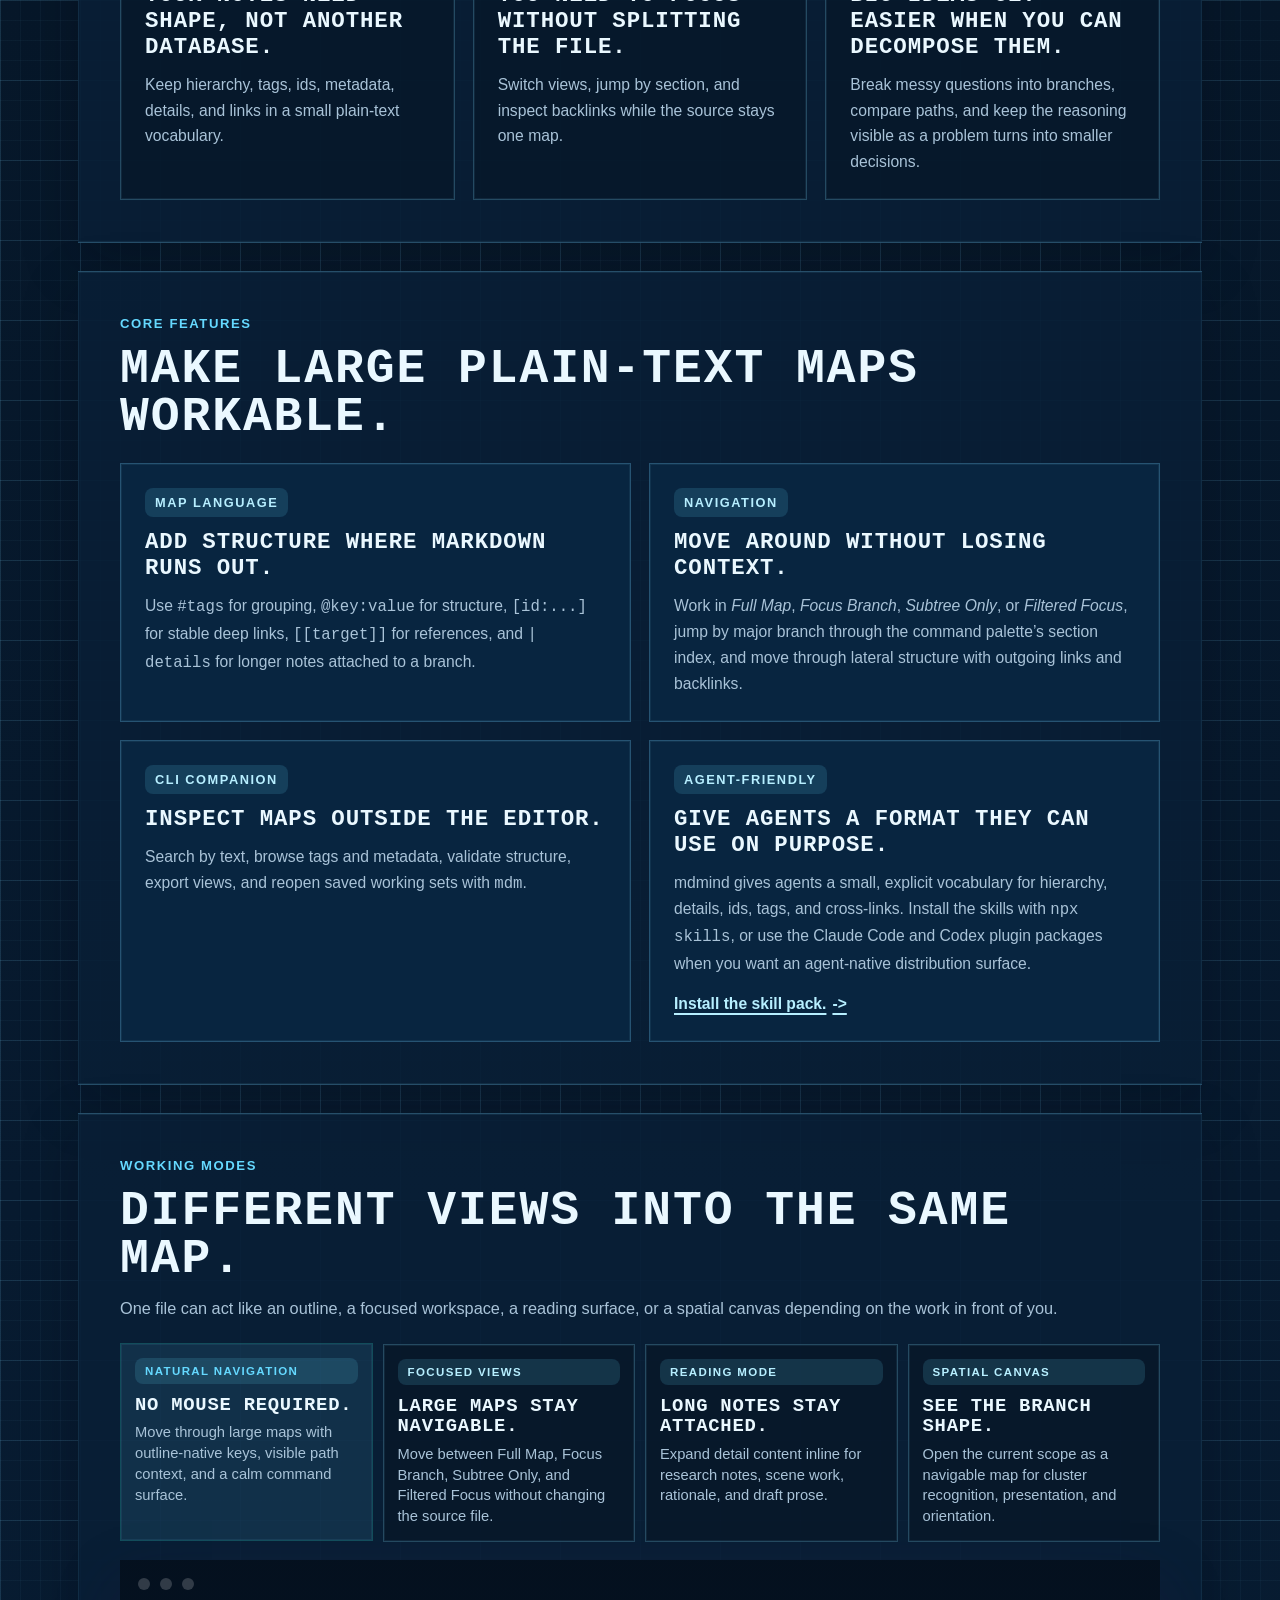
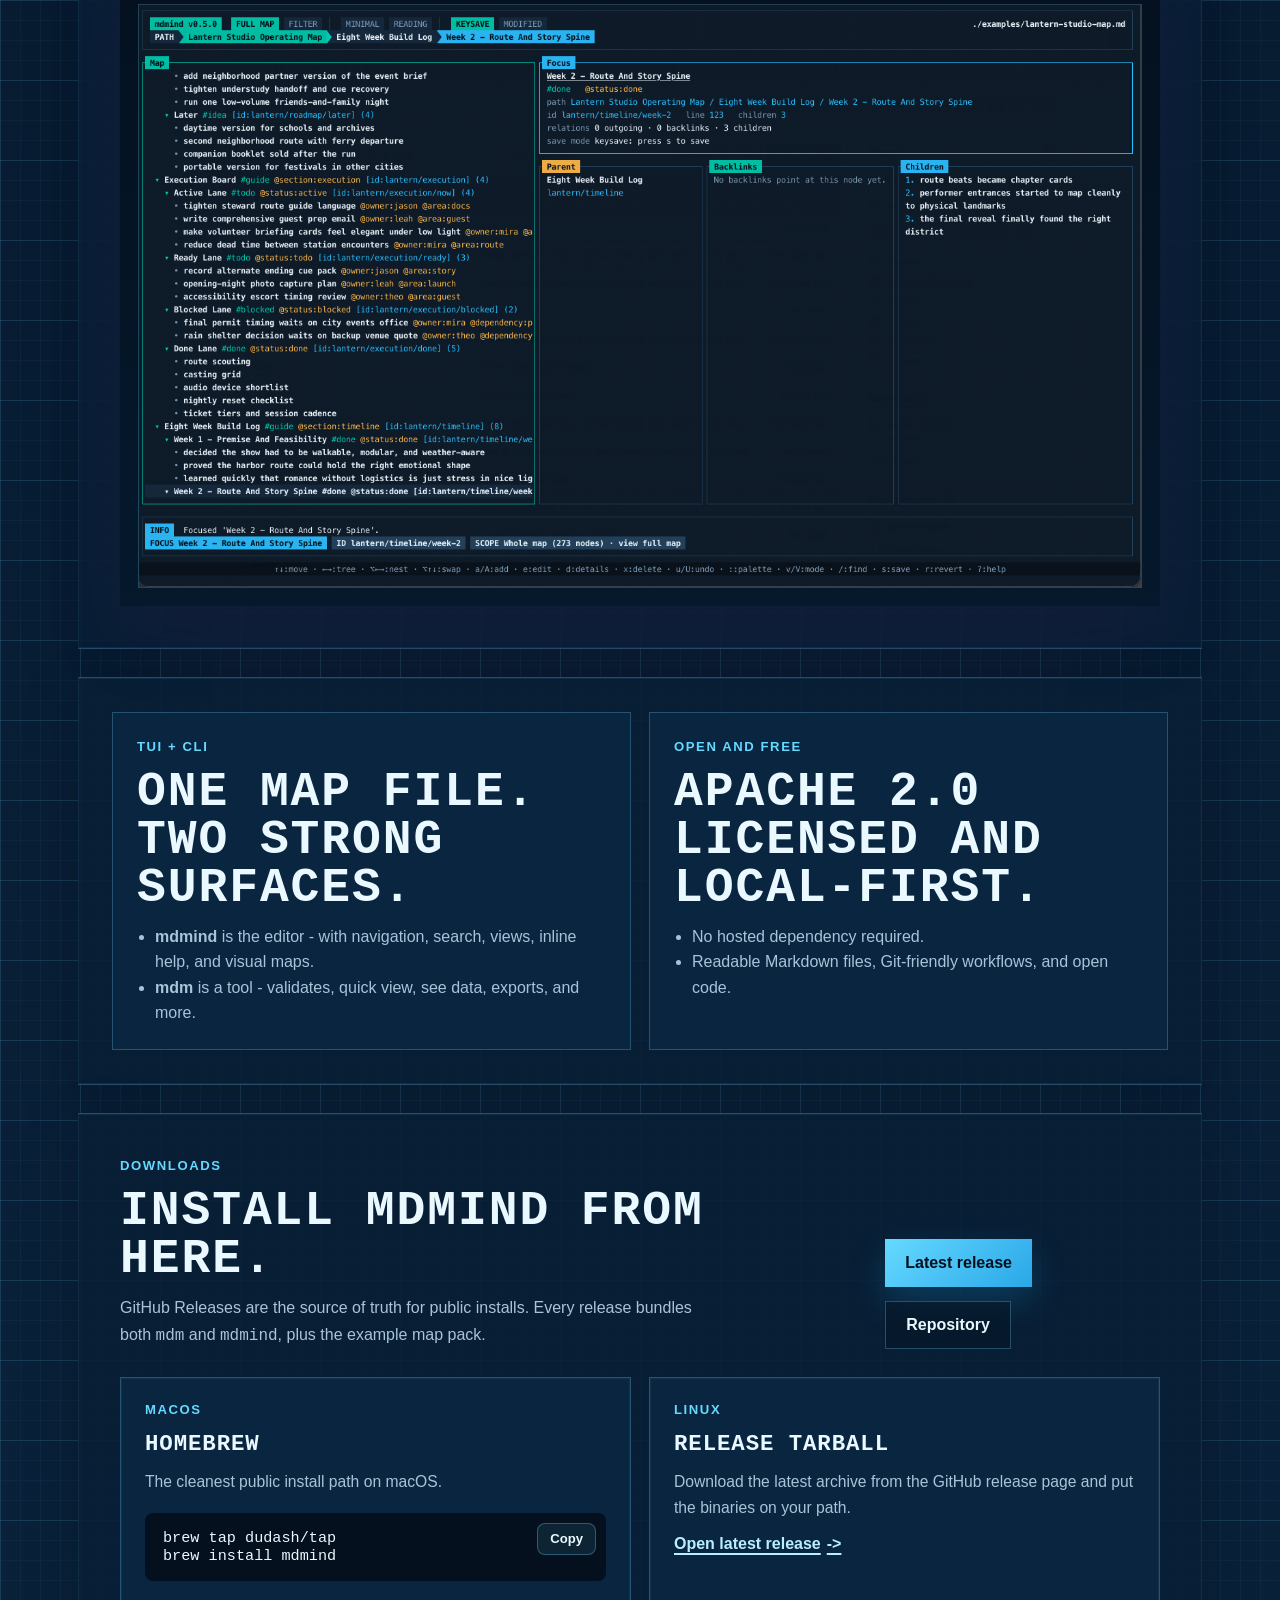
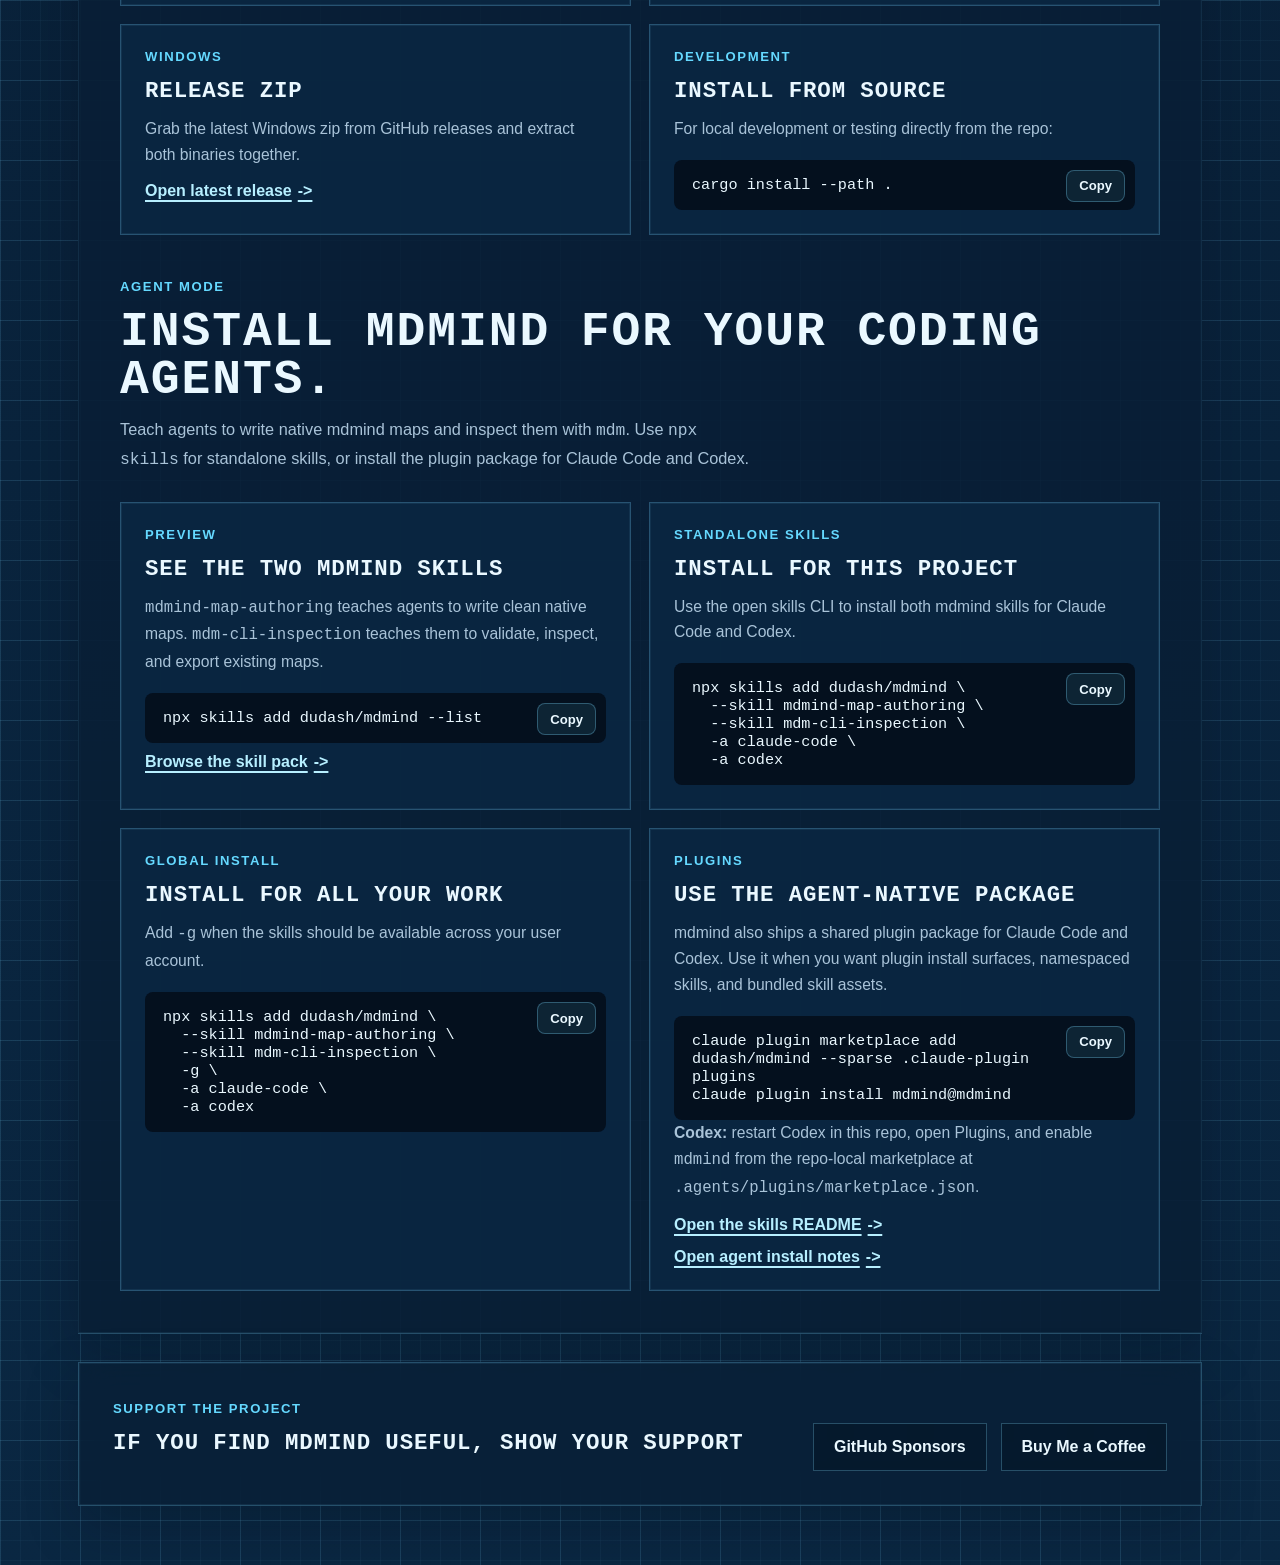
==== commit 7e4a106f: "MDM-53 package mdmind agent skills as plugins" ====
--- a/site/index.html
+++ b/site/index.html
@@ -136,7 +136,7 @@
           </div>
           <div class="proof-item">
             <strong>Agent-ready</strong>
-            <span>Skills help Codex, Claude, Cursor, and similar agents write native mdmind maps.</span>
+            <span>Install skills or plugins so Codex, Claude, and similar agents write native mdmind maps.</span>
           </div>
         </section>
 
@@ -215,8 +215,8 @@
               <h3>Give agents a format they can use on purpose.</h3>
               <p>
                 mdmind gives agents a small, explicit vocabulary for hierarchy, details, ids, tags,
-                and cross-links. You can also install mdmind skills for Codex, Claude, Cursor, and similar agents so generated
-                maps open cleanly and use the format on purpose.
+                and cross-links. Install the skills with <code>npx skills</code>, or use the Claude
+                Code and Codex plugin packages when you want an agent-native distribution surface.
                 <a class="text-link" href="#agent-skills">Install the skill pack.</a>
               </p>
             </article>
@@ -375,59 +375,74 @@
 
           <div class="section-heading" id="agent-skills">
             <div class="eyebrow">Agent mode</div>
-            <h2>Install mdmind as a skill for your agents.</h2>
+            <h2>Install mdmind for your coding agents.</h2>
             <p>
-              Teach your coding agents to write native mdmind maps and inspect them with <code>mdm</code>.
-              Clone the repo once, then install the skill pack for one project or for all your work.
-              Some agents use their own paths, so check the full notes.
+              Teach agents to write native mdmind maps and inspect them with <code>mdm</code>.
+              Use <code>npx skills</code> for standalone skills, or install the plugin package
+              for Claude Code and Codex.
             </p>
           </div>
 
           <div class="downloads-grid">
             <article class="download-card">
-              <div class="eyebrow">What you get</div>
-              <h3>Grab the skill pack</h3>
+              <div class="eyebrow">Preview</div>
+              <h3>See the two mdmind skills</h3>
               <p>
                 <code>mdmind-map-authoring</code> teaches agents to write clean native maps.
                 <code>mdm-cli-inspection</code> teaches them to validate, inspect, and export existing maps.
               </p>
               <div class="copyable-command">
                 <button class="copy-button" type="button">Copy</button>
-                <pre><code>git clone https://github.com/dudash/mdmind ~/mdmind</code></pre>
+                <pre><code>npx skills add dudash/mdmind --list</code></pre>
               </div>
               <a class="text-link" href="https://github.com/dudash/mdmind/tree/main/skills" target="_blank" rel="noreferrer">Browse the skill pack</a>
             </article>
 
             <article class="download-card">
-              <div class="eyebrow">One project</div>
-              <h3>Install for this repo</h3>
-              <p>Copy the skill folders into the project Agent Skills directory so each repo can customize its own mdmind behavior.</p>
+              <div class="eyebrow">Standalone skills</div>
+              <h3>Install for this project</h3>
+              <p>Use the open skills CLI to install both mdmind skills for Claude Code and Codex.</p>
               <div class="copyable-command">
                 <button class="copy-button" type="button">Copy</button>
-                <pre><code>mkdir -p .agents/skills
-cp -R ~/mdmind/skills/mdmind-map-authoring .agents/skills/
-cp -R ~/mdmind/skills/mdm-cli-inspection .agents/skills/</code></pre>
+                <pre><code>npx skills add dudash/mdmind \
+  --skill mdmind-map-authoring \
+  --skill mdm-cli-inspection \
+  -a claude-code \
+  -a codex</code></pre>
               </div>
             </article>
 
             <article class="download-card">
-              <div class="eyebrow">All your work</div>
-              <h3>Install for your user</h3>
-              <p>Copy the skill folders into your user-level Agent Skills directory.</p>
+              <div class="eyebrow">Global install</div>
+              <h3>Install for all your work</h3>
+              <p>Add <code>-g</code> when the skills should be available across your user account.</p>
               <div class="copyable-command">
                 <button class="copy-button" type="button">Copy</button>
-                <pre><code>mkdir -p ~/.agents/skills
-cp -R ~/mdmind/skills/mdmind-map-authoring ~/.agents/skills/
-cp -R ~/mdmind/skills/mdm-cli-inspection ~/.agents/skills/</code></pre>
+                <pre><code>npx skills add dudash/mdmind \
+  --skill mdmind-map-authoring \
+  --skill mdm-cli-inspection \
+  -g \
+  -a claude-code \
+  -a codex</code></pre>
               </div>
             </article>
 
             <article class="download-card">
-              <div class="eyebrow">Need the guide?</div>
-              <h3>Full skill install notes</h3>
-              <p>
-                The repo includes a portable skills README, agent-specific install paths,
-                example prompts, customization notes, and a compact AGENTS.md snippet.
+              <div class="eyebrow">Plugins</div>
+              <h3>Use the agent-native package</h3>
+              <p>
+                mdmind also ships a shared plugin package for Claude Code and Codex. Use it when
+                you want plugin install surfaces, namespaced skills, and bundled skill assets.
+              </p>
+              <div class="copyable-command">
+                <button class="copy-button" type="button">Copy</button>
+                <pre><code>claude plugin marketplace add dudash/mdmind --sparse .claude-plugin plugins
+claude plugin install mdmind@mdmind</code></pre>
+              </div>
+              <p>
+                <strong>Codex:</strong> restart Codex in this repo, open Plugins, and enable
+                <code>mdmind</code> from the repo-local marketplace at
+                <code>.agents/plugins/marketplace.json</code>.
               </p>
               <a class="text-link" href="https://github.com/dudash/mdmind/blob/main/skills/README.md" target="_blank" rel="noreferrer">Open the skills README</a>
               <a class="text-link" href="https://github.com/dudash/mdmind/blob/main/docs/AGENT_SKILL_INSTALLS.md" target="_blank" rel="noreferrer">Open agent install notes</a>
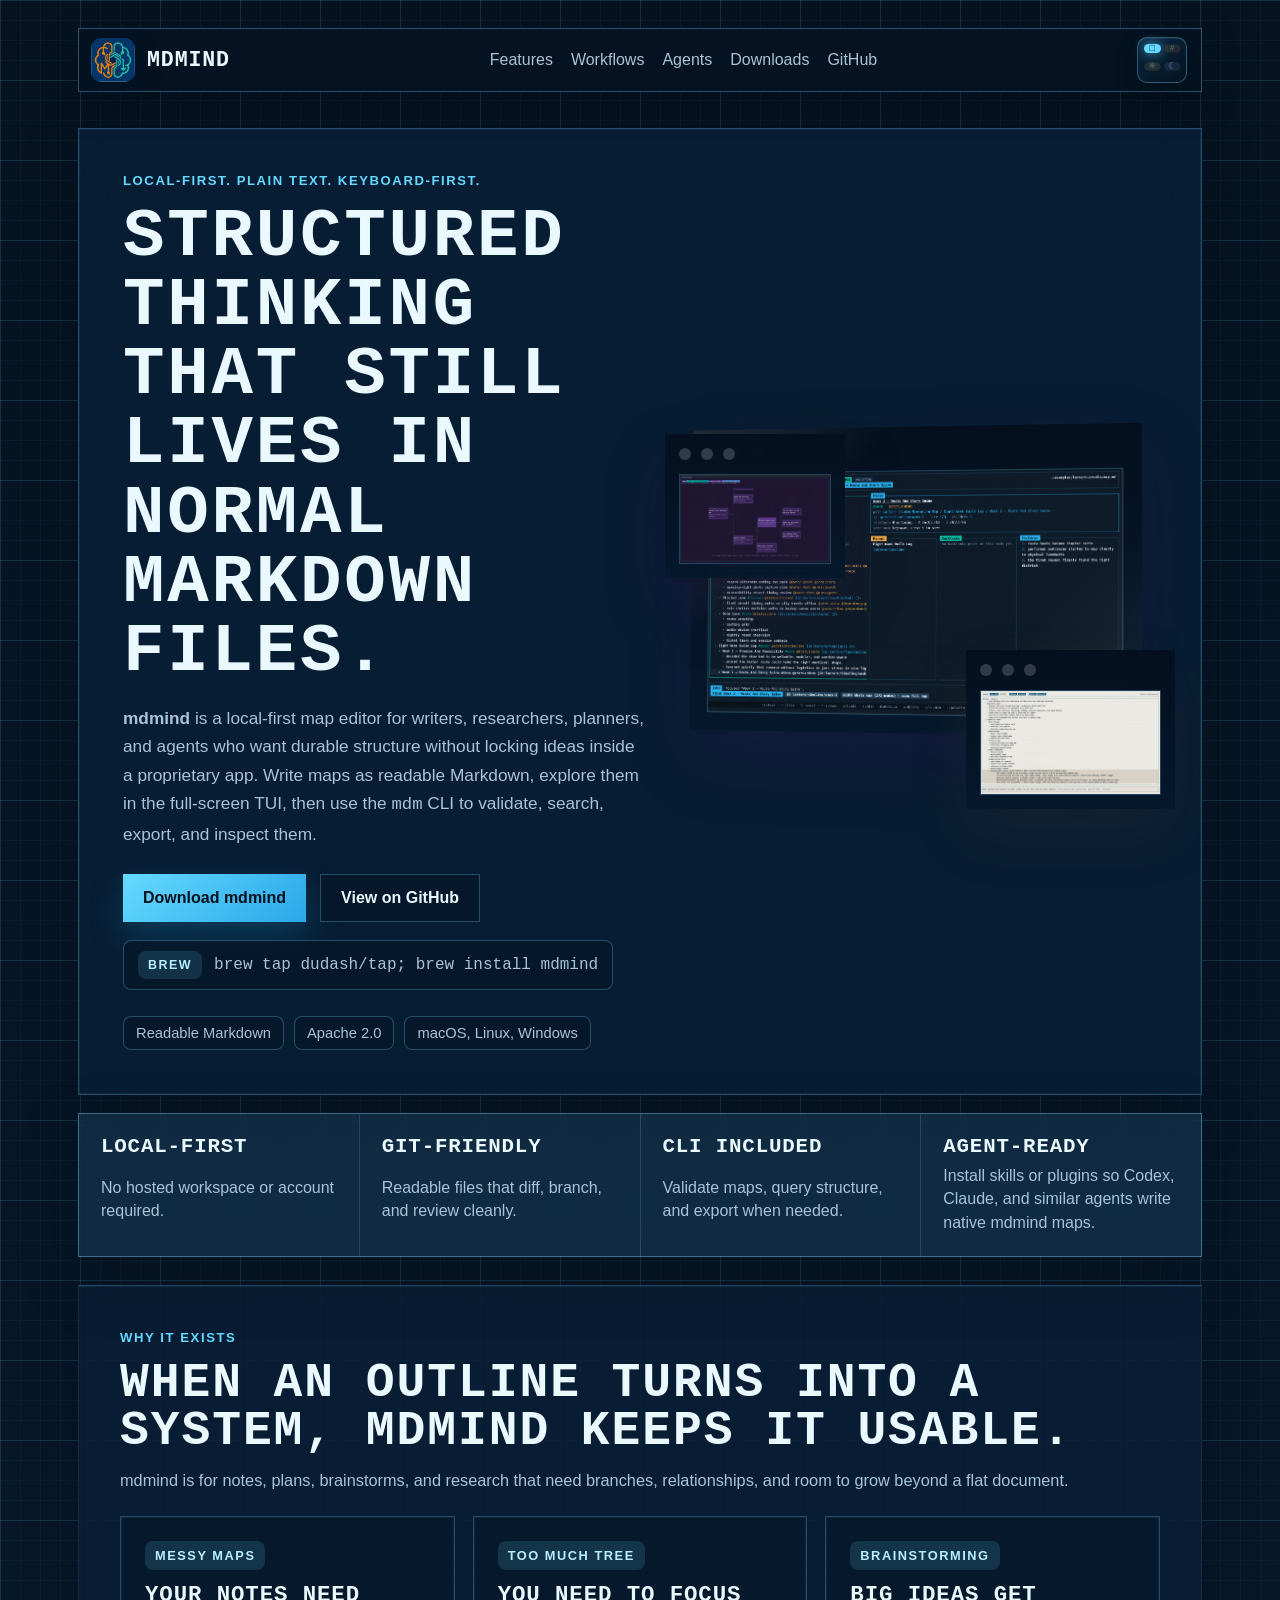
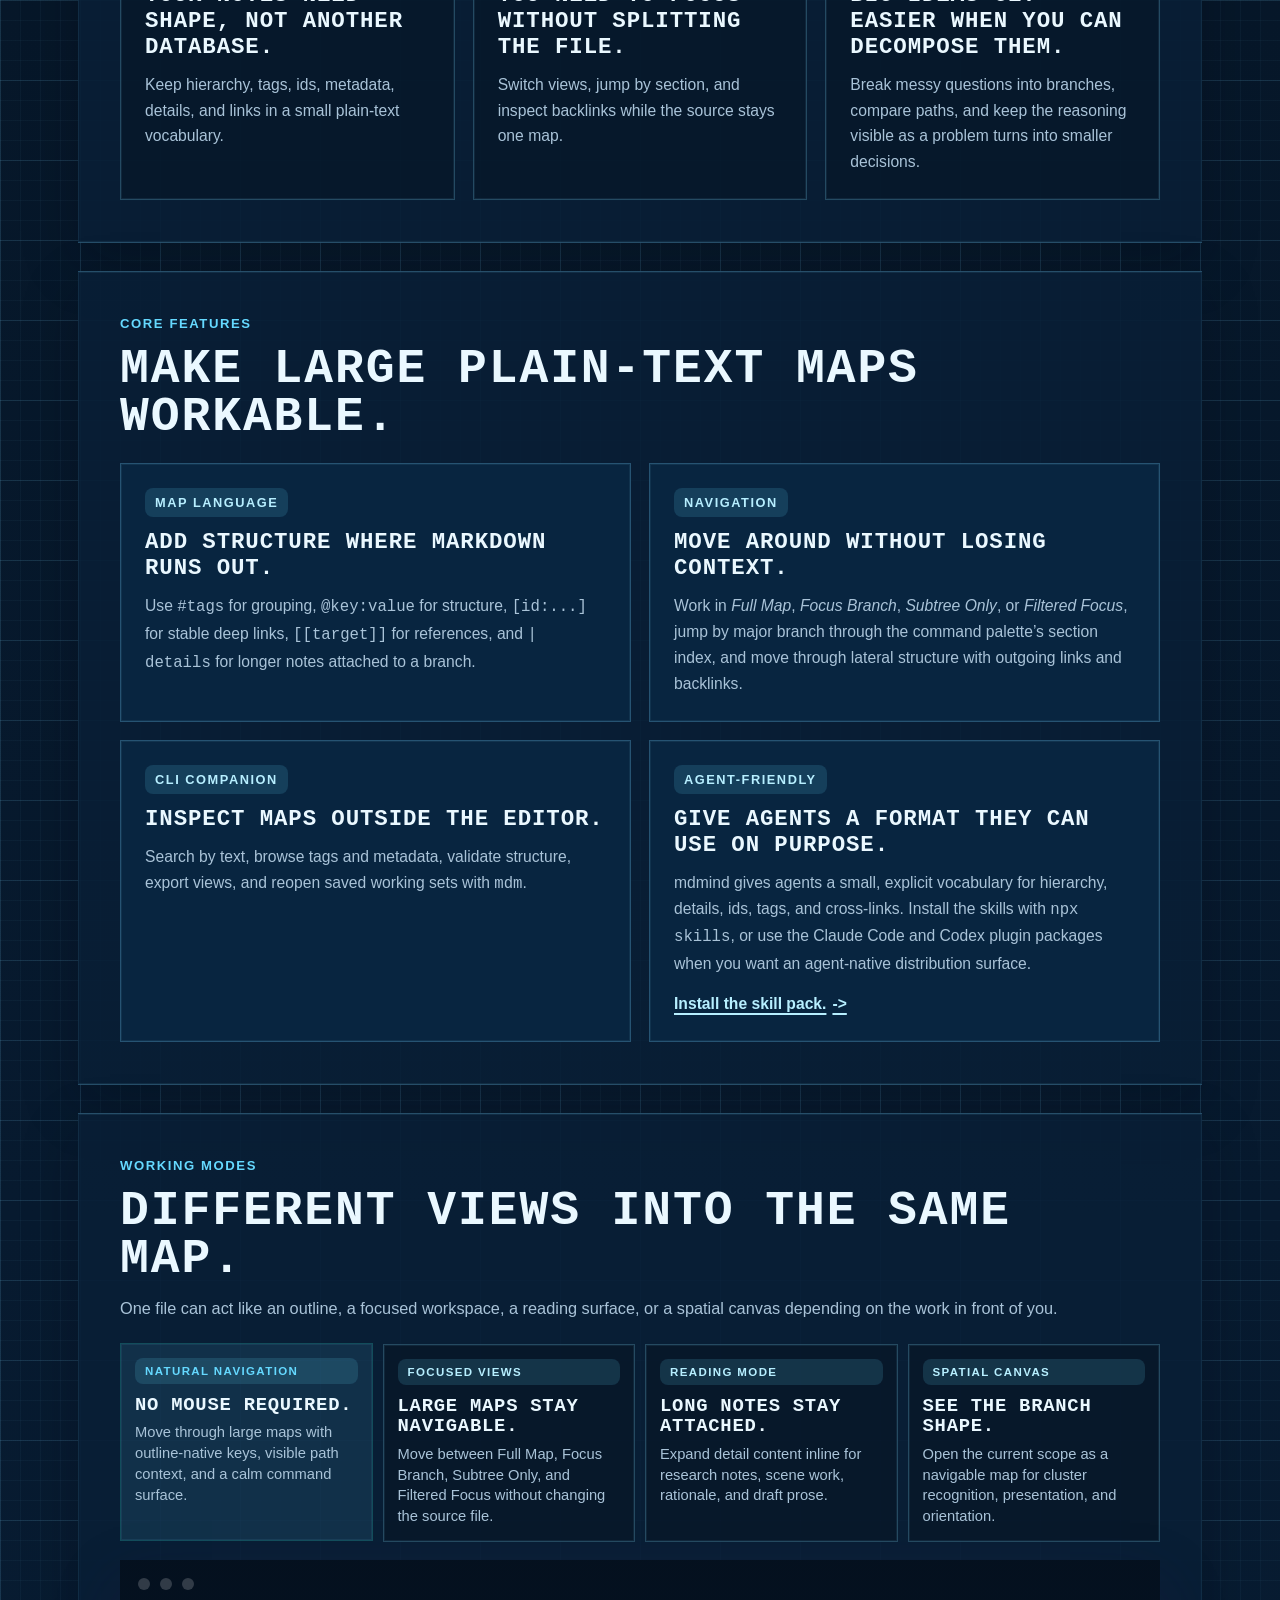
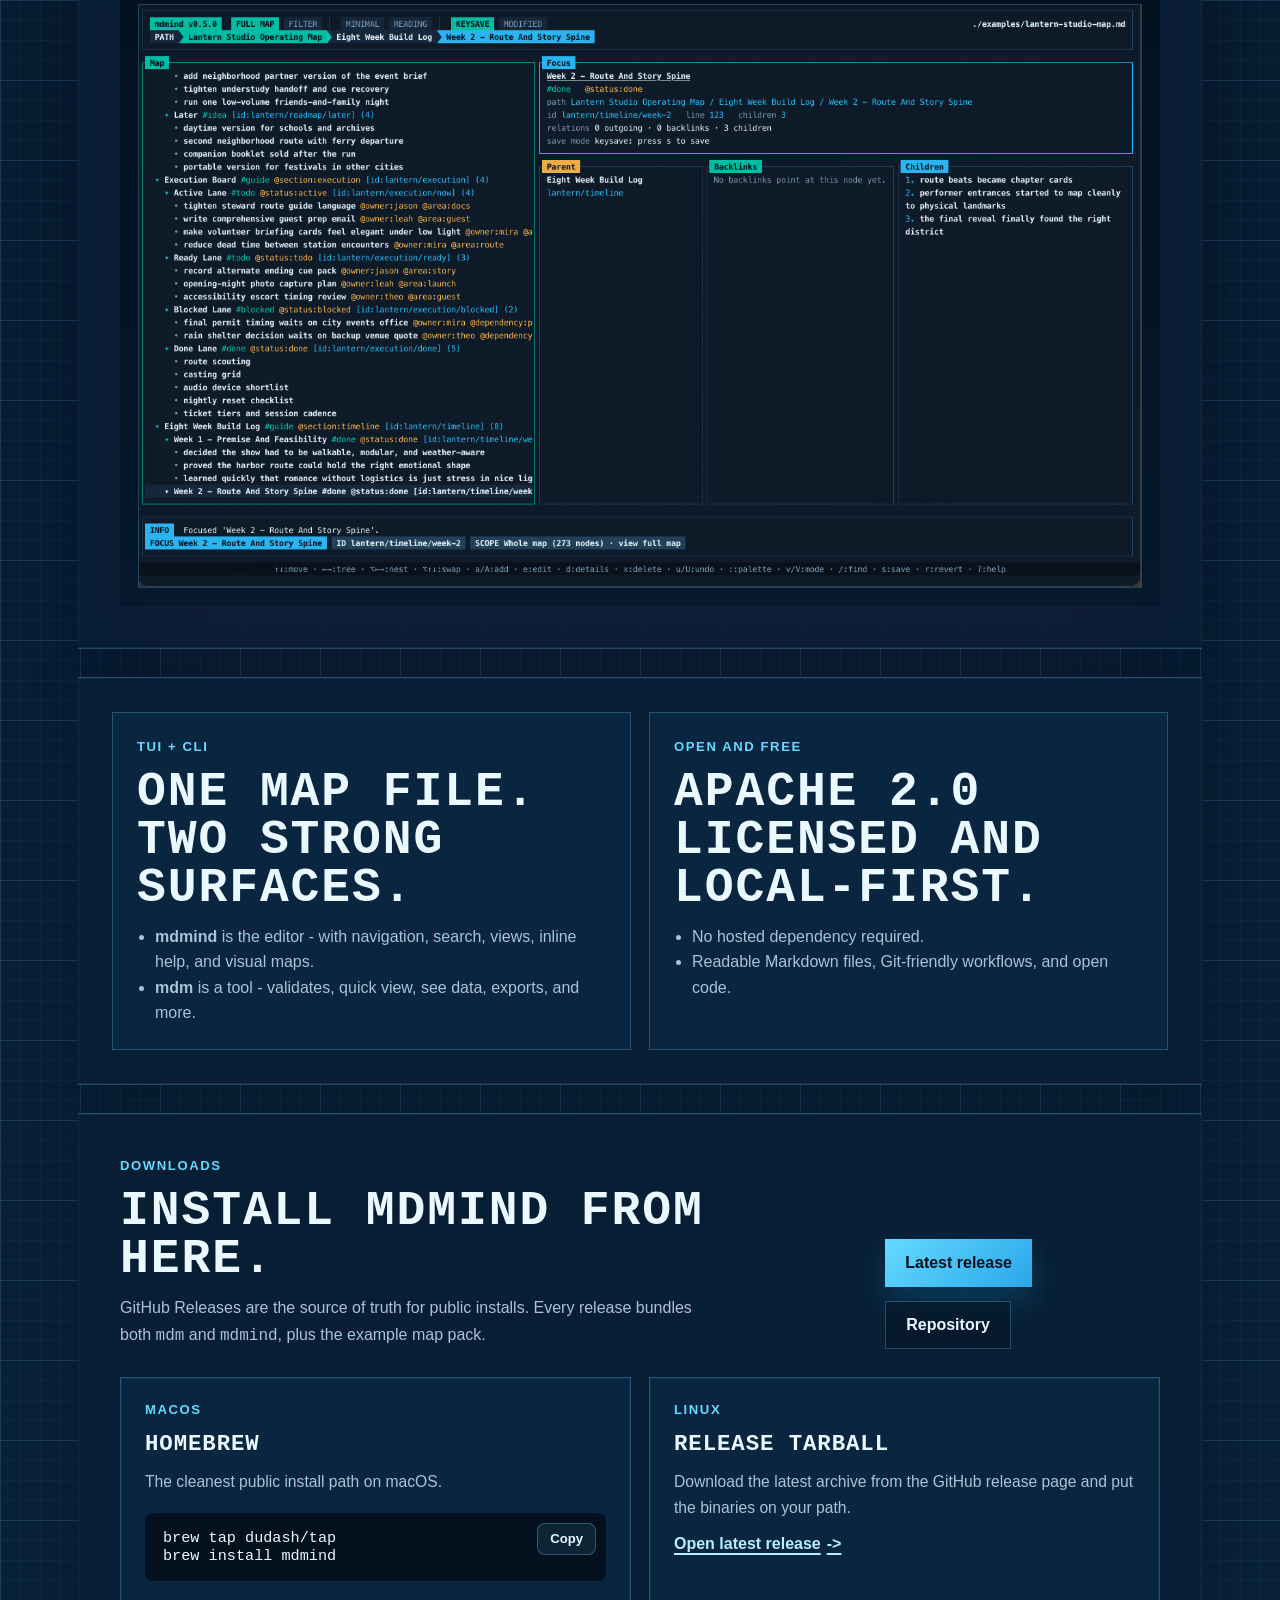
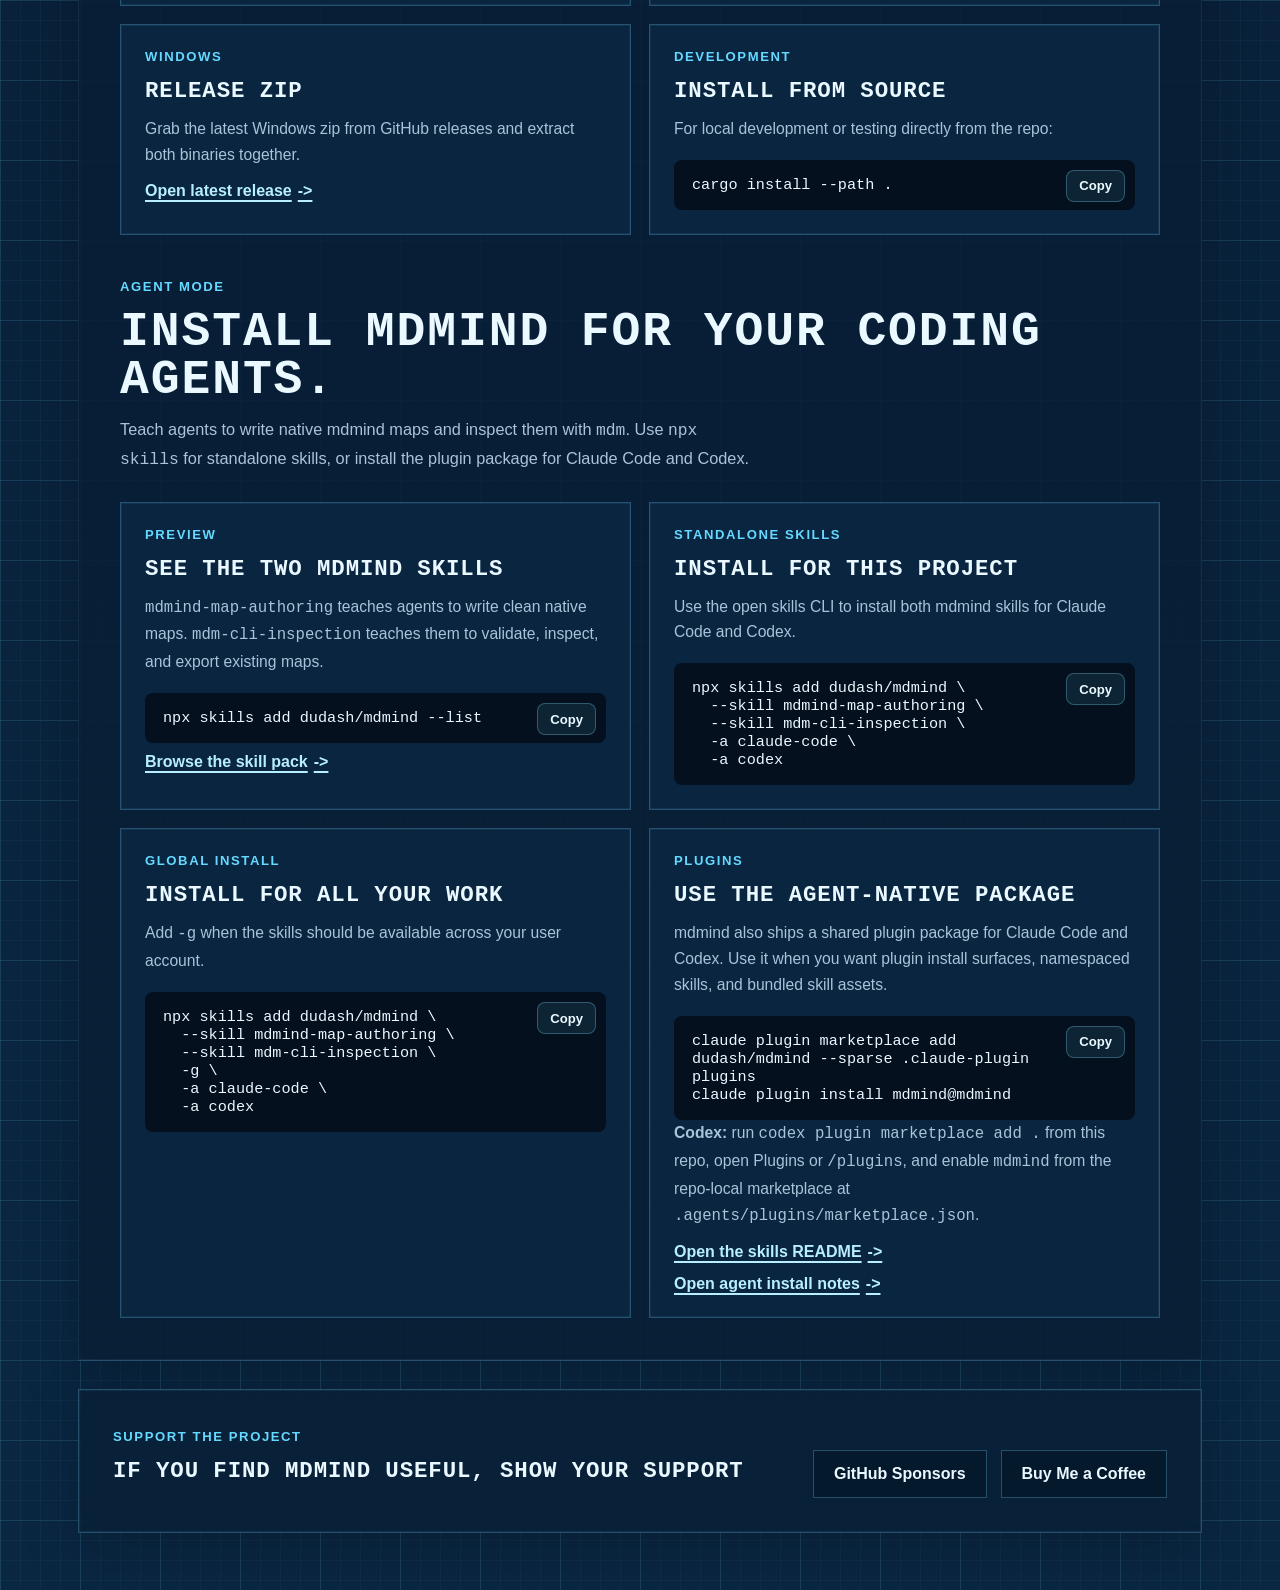
==== commit 325c0f36: "MDM-55 document Codex marketplace install" ====
--- a/site/index.html
+++ b/site/index.html
@@ -440,9 +440,9 @@
 claude plugin install mdmind@mdmind</code></pre>
               </div>
               <p>
-                <strong>Codex:</strong> restart Codex in this repo, open Plugins, and enable
-                <code>mdmind</code> from the repo-local marketplace at
-                <code>.agents/plugins/marketplace.json</code>.
+                <strong>Codex:</strong> run <code>codex plugin marketplace add .</code> from this
+                repo, open Plugins or <code>/plugins</code>, and enable <code>mdmind</code> from
+                the repo-local marketplace at <code>.agents/plugins/marketplace.json</code>.
               </p>
               <a class="text-link" href="https://github.com/dudash/mdmind/blob/main/skills/README.md" target="_blank" rel="noreferrer">Open the skills README</a>
               <a class="text-link" href="https://github.com/dudash/mdmind/blob/main/docs/AGENT_SKILL_INSTALLS.md" target="_blank" rel="noreferrer">Open agent install notes</a>
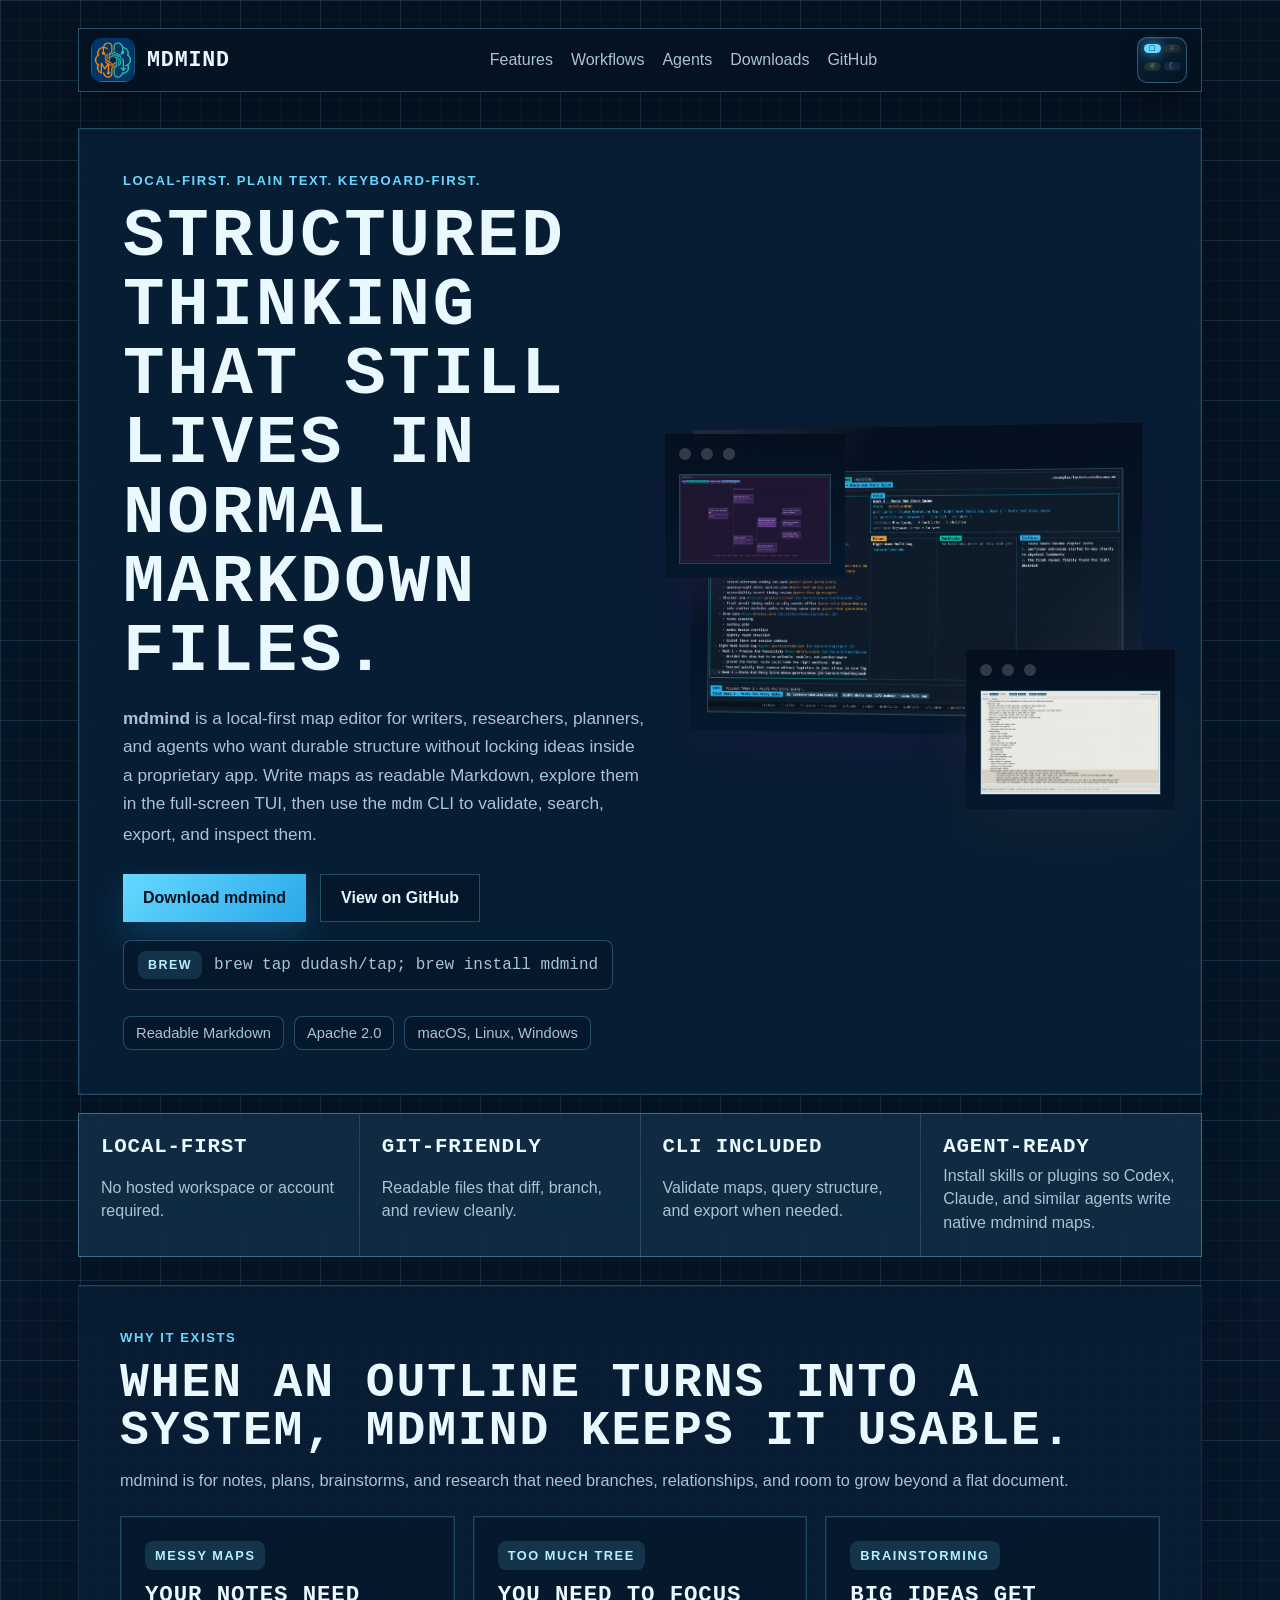
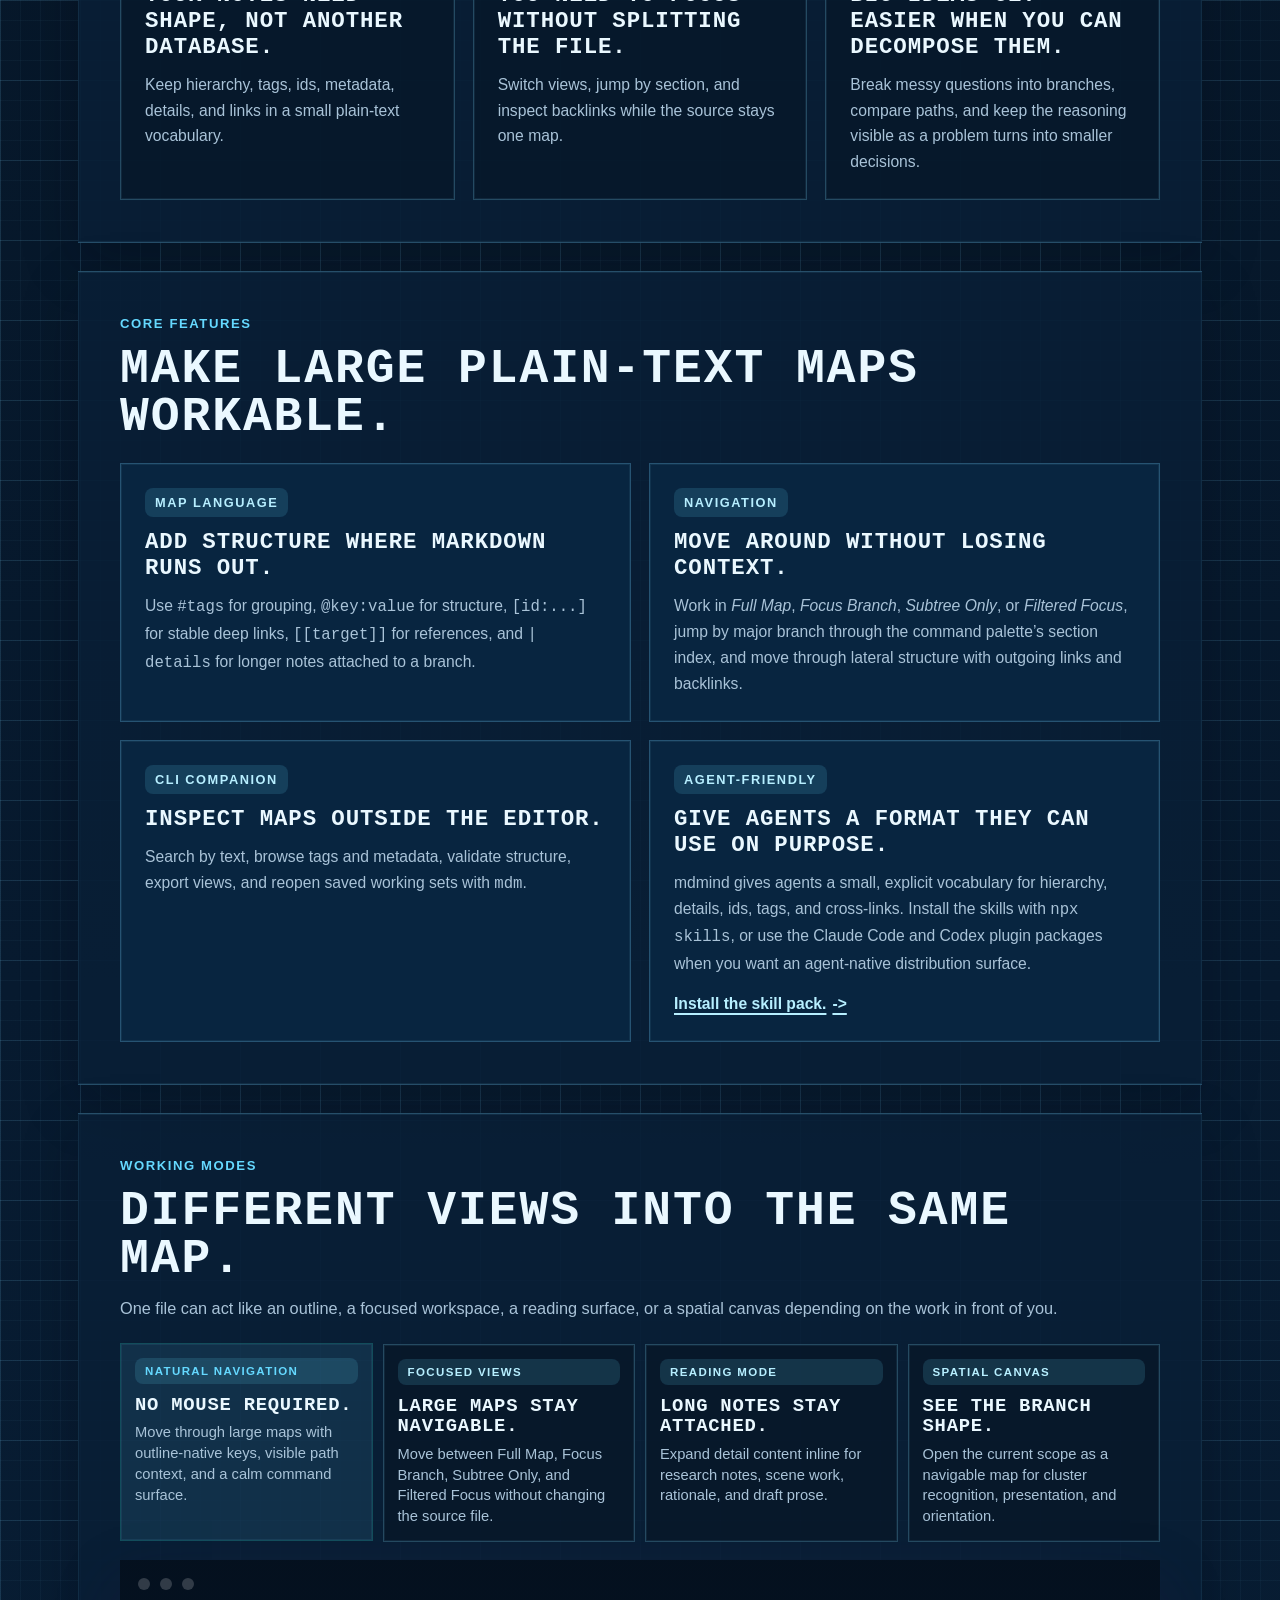
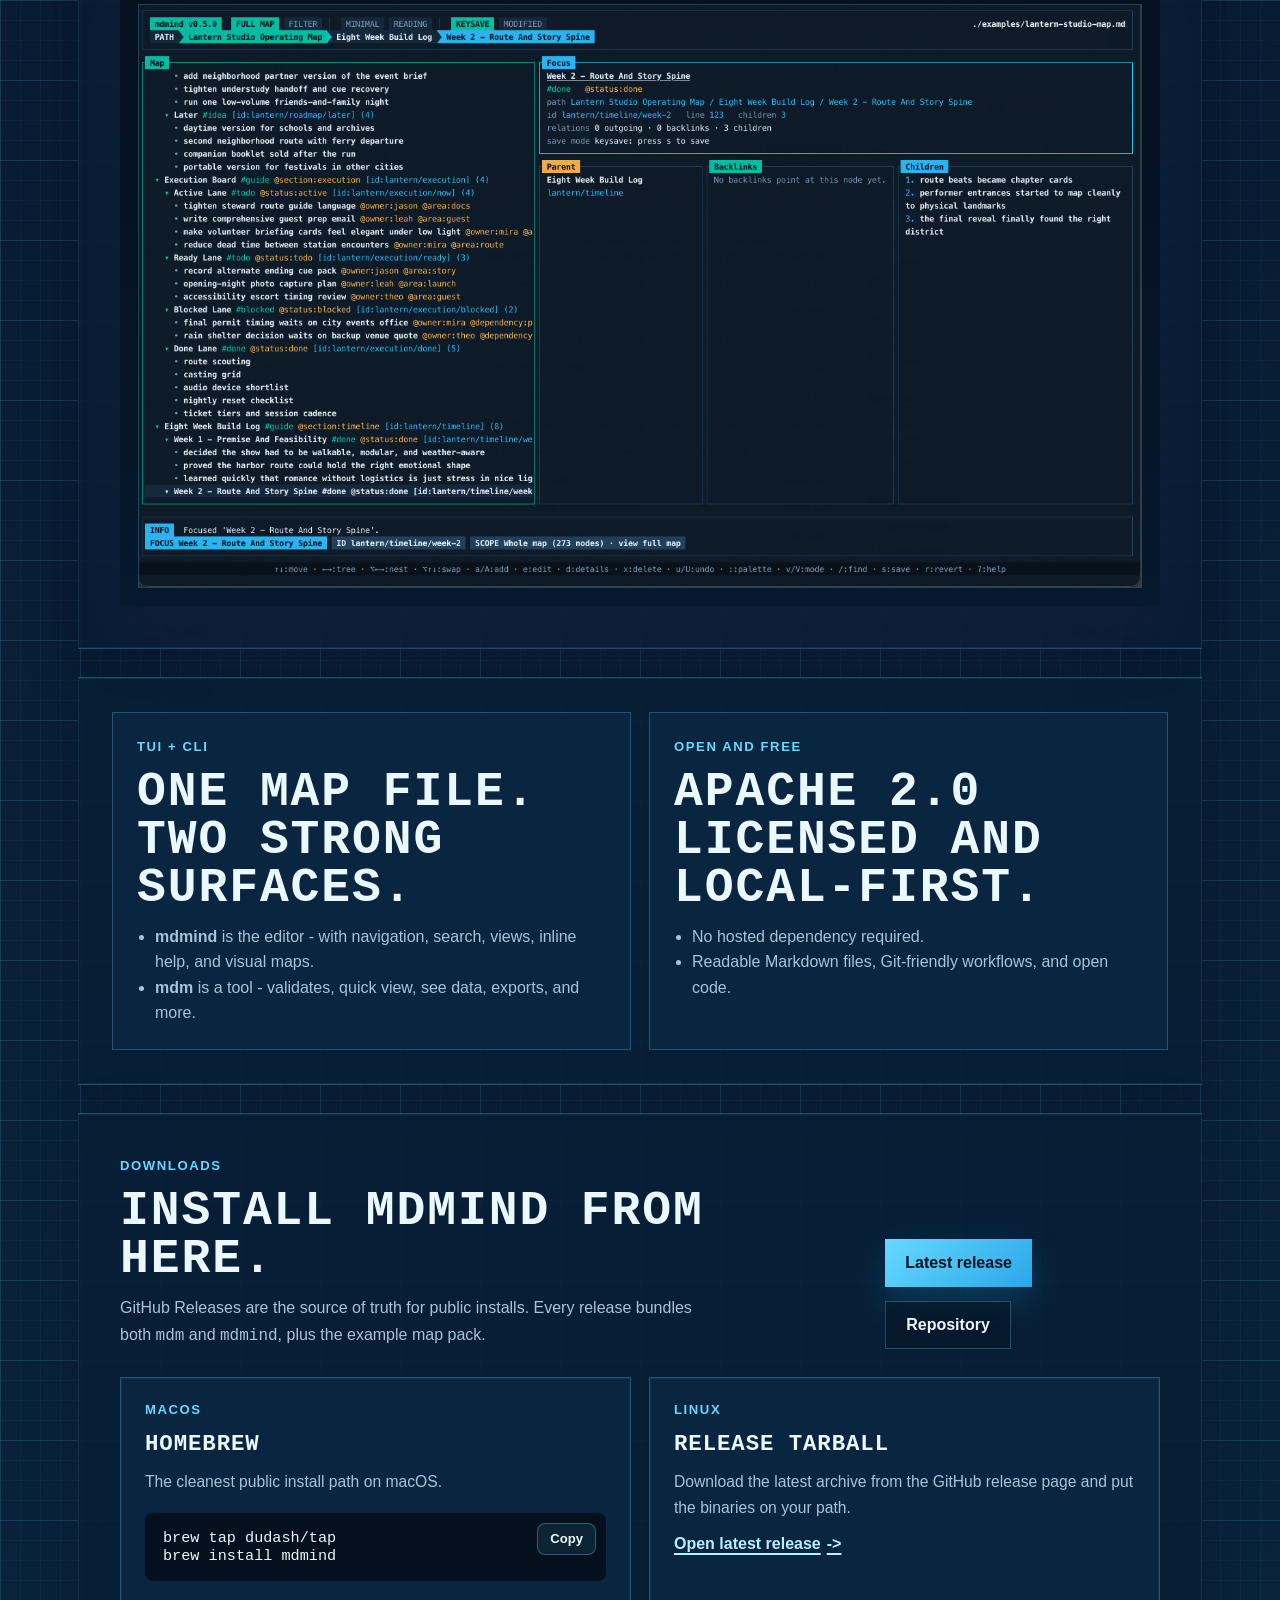
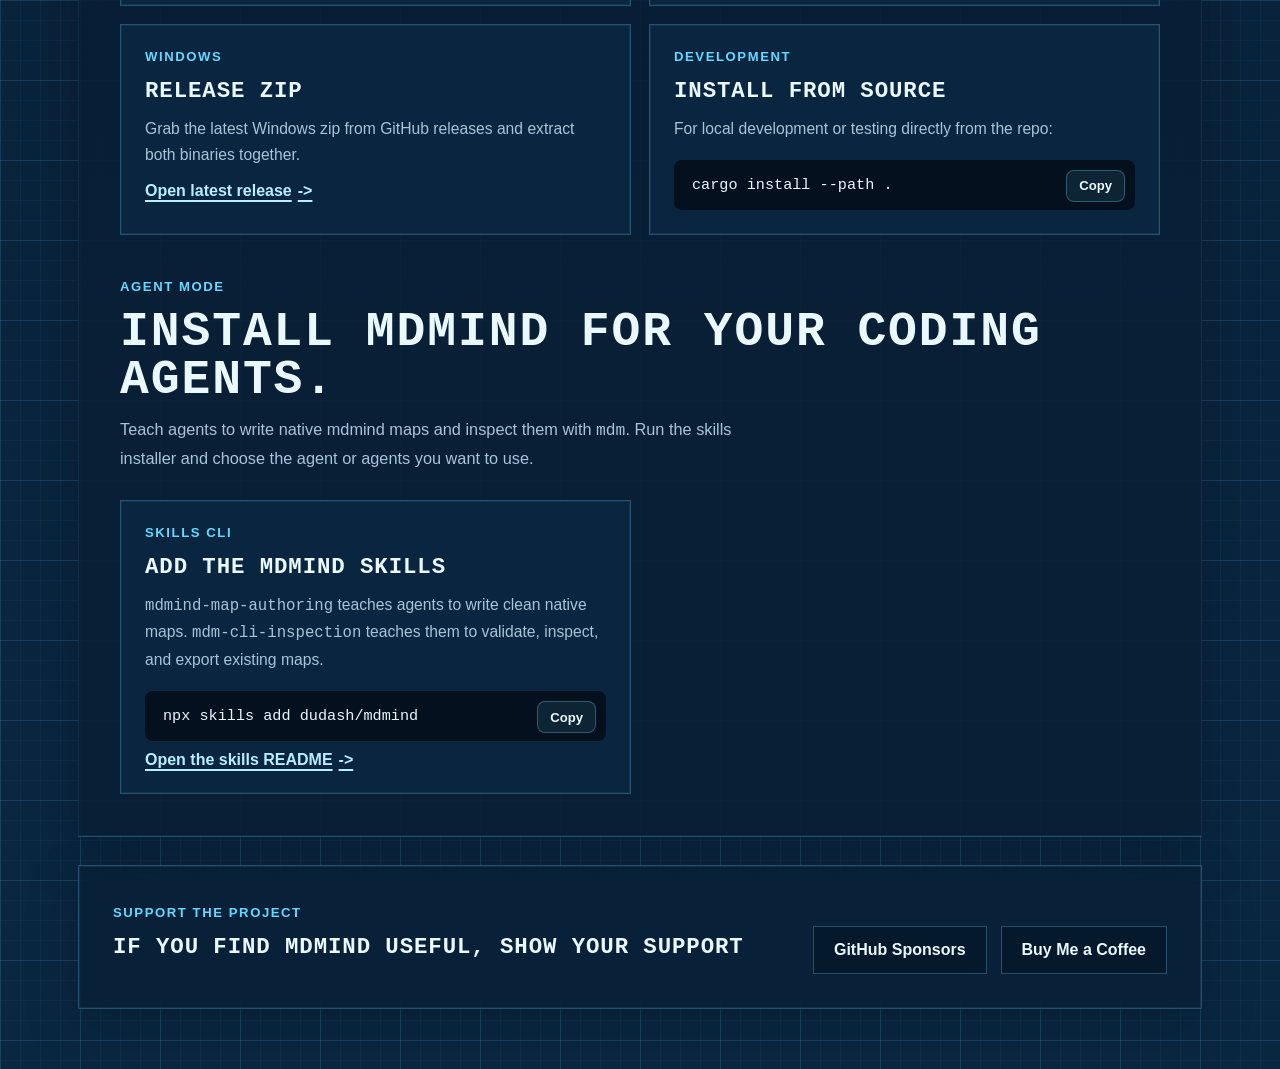
==== commit b5ab707c: "Clean up docs and agent skills packaging" ====
--- a/site/index.html
+++ b/site/index.html
@@ -378,74 +378,23 @@
             <h2>Install mdmind for your coding agents.</h2>
             <p>
               Teach agents to write native mdmind maps and inspect them with <code>mdm</code>.
-              Use <code>npx skills</code> for standalone skills, or install the plugin package
-              for Claude Code and Codex.
+              Run the skills installer and choose the agent or agents you want to use.
             </p>
           </div>
 
           <div class="downloads-grid">
             <article class="download-card">
-              <div class="eyebrow">Preview</div>
-              <h3>See the two mdmind skills</h3>
+              <div class="eyebrow">Skills CLI</div>
+              <h3>Add the mdmind skills</h3>
               <p>
                 <code>mdmind-map-authoring</code> teaches agents to write clean native maps.
                 <code>mdm-cli-inspection</code> teaches them to validate, inspect, and export existing maps.
               </p>
               <div class="copyable-command">
                 <button class="copy-button" type="button">Copy</button>
-                <pre><code>npx skills add dudash/mdmind --list</code></pre>
-              </div>
-              <a class="text-link" href="https://github.com/dudash/mdmind/tree/main/skills" target="_blank" rel="noreferrer">Browse the skill pack</a>
-            </article>
-
-            <article class="download-card">
-              <div class="eyebrow">Standalone skills</div>
-              <h3>Install for this project</h3>
-              <p>Use the open skills CLI to install both mdmind skills for Claude Code and Codex.</p>
-              <div class="copyable-command">
-                <button class="copy-button" type="button">Copy</button>
-                <pre><code>npx skills add dudash/mdmind \
-  --skill mdmind-map-authoring \
-  --skill mdm-cli-inspection \
-  -a claude-code \
-  -a codex</code></pre>
-              </div>
-            </article>
-
-            <article class="download-card">
-              <div class="eyebrow">Global install</div>
-              <h3>Install for all your work</h3>
-              <p>Add <code>-g</code> when the skills should be available across your user account.</p>
-              <div class="copyable-command">
-                <button class="copy-button" type="button">Copy</button>
-                <pre><code>npx skills add dudash/mdmind \
-  --skill mdmind-map-authoring \
-  --skill mdm-cli-inspection \
-  -g \
-  -a claude-code \
-  -a codex</code></pre>
-              </div>
-            </article>
-
-            <article class="download-card">
-              <div class="eyebrow">Plugins</div>
-              <h3>Use the agent-native package</h3>
-              <p>
-                mdmind also ships a shared plugin package for Claude Code and Codex. Use it when
-                you want plugin install surfaces, namespaced skills, and bundled skill assets.
-              </p>
-              <div class="copyable-command">
-                <button class="copy-button" type="button">Copy</button>
-                <pre><code>claude plugin marketplace add dudash/mdmind --sparse .claude-plugin plugins
-claude plugin install mdmind@mdmind</code></pre>
-              </div>
-              <p>
-                <strong>Codex:</strong> run <code>codex plugin marketplace add .</code> from this
-                repo, open Plugins or <code>/plugins</code>, and enable <code>mdmind</code> from
-                the repo-local marketplace at <code>.agents/plugins/marketplace.json</code>.
-              </p>
-              <a class="text-link" href="https://github.com/dudash/mdmind/blob/main/skills/README.md" target="_blank" rel="noreferrer">Open the skills README</a>
-              <a class="text-link" href="https://github.com/dudash/mdmind/blob/main/docs/AGENT_SKILL_INSTALLS.md" target="_blank" rel="noreferrer">Open agent install notes</a>
+                <pre><code>npx skills add dudash/mdmind</code></pre>
+              </div>
+              <a class="text-link" href="https://github.com/dudash/mdmind/blob/main/plugins/mdmind/README.md" target="_blank" rel="noreferrer">Open the skills README</a>
             </article>
           </div>
         </section>
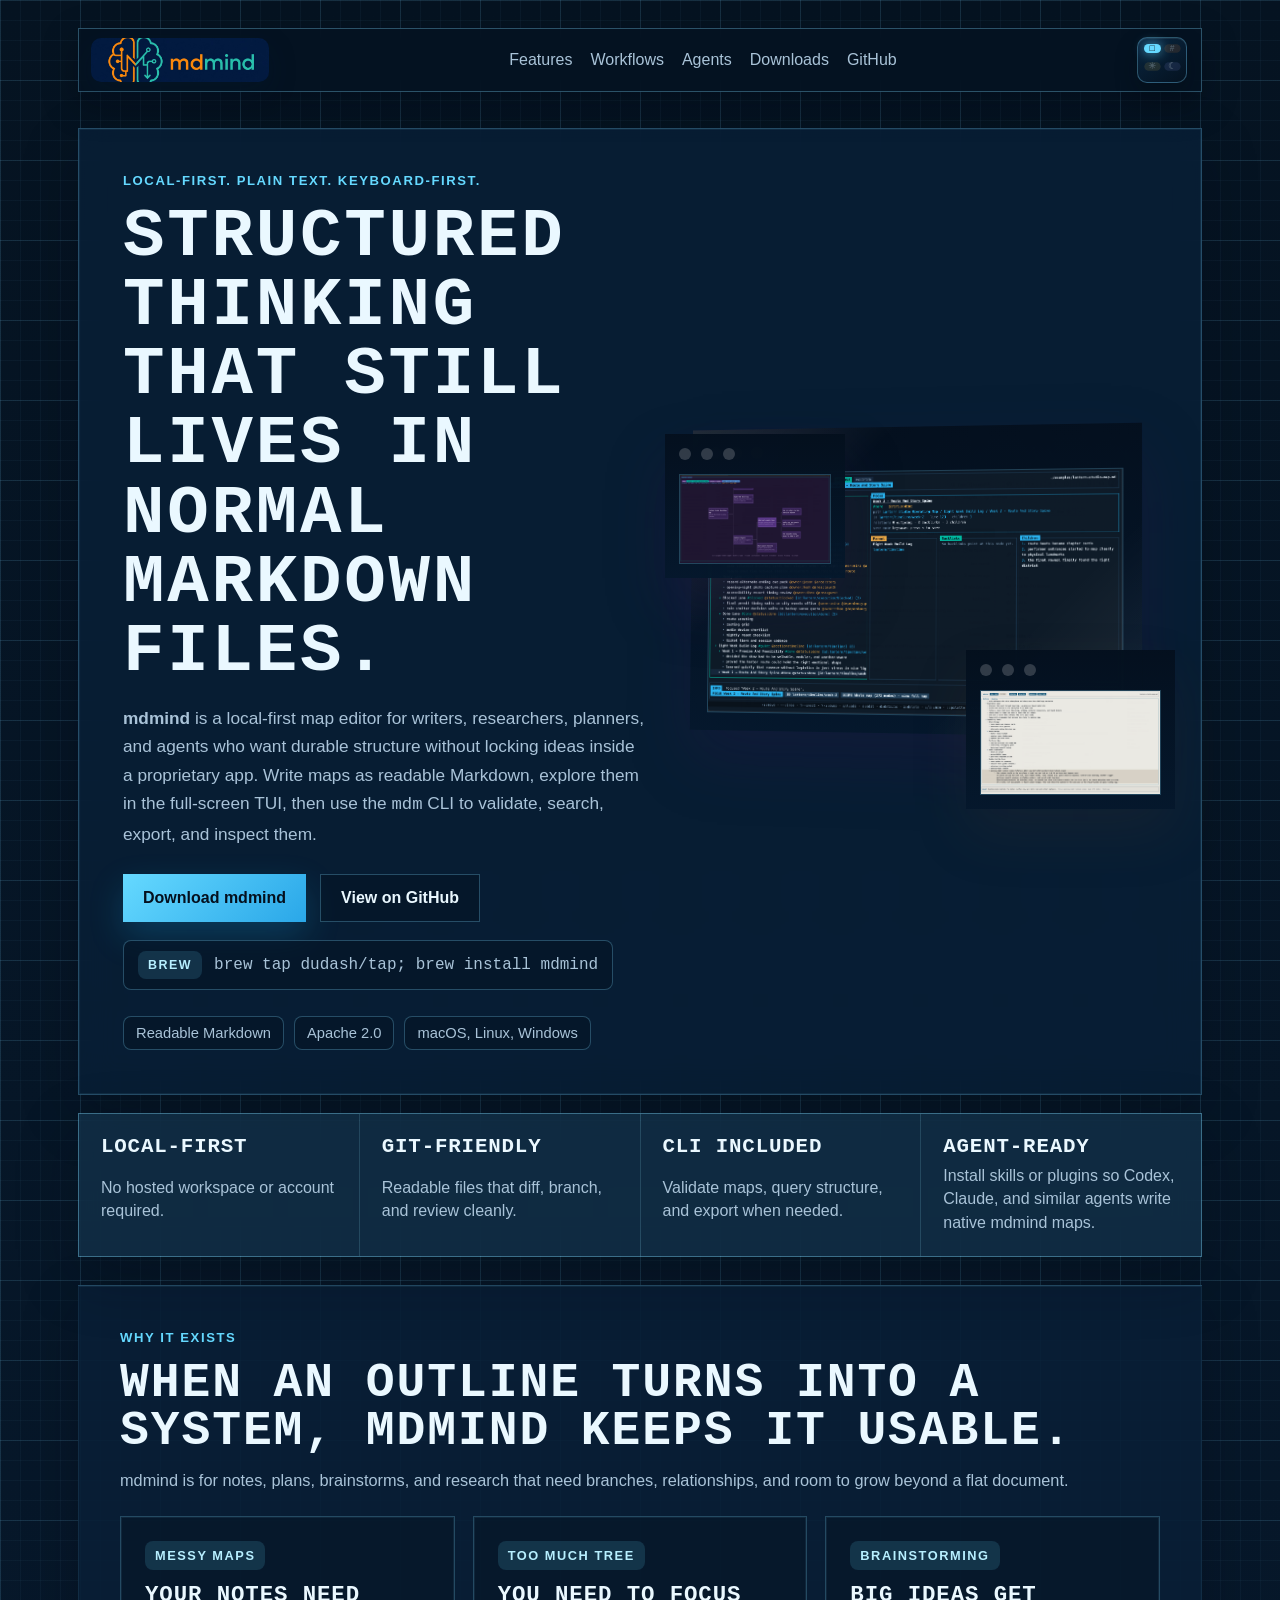
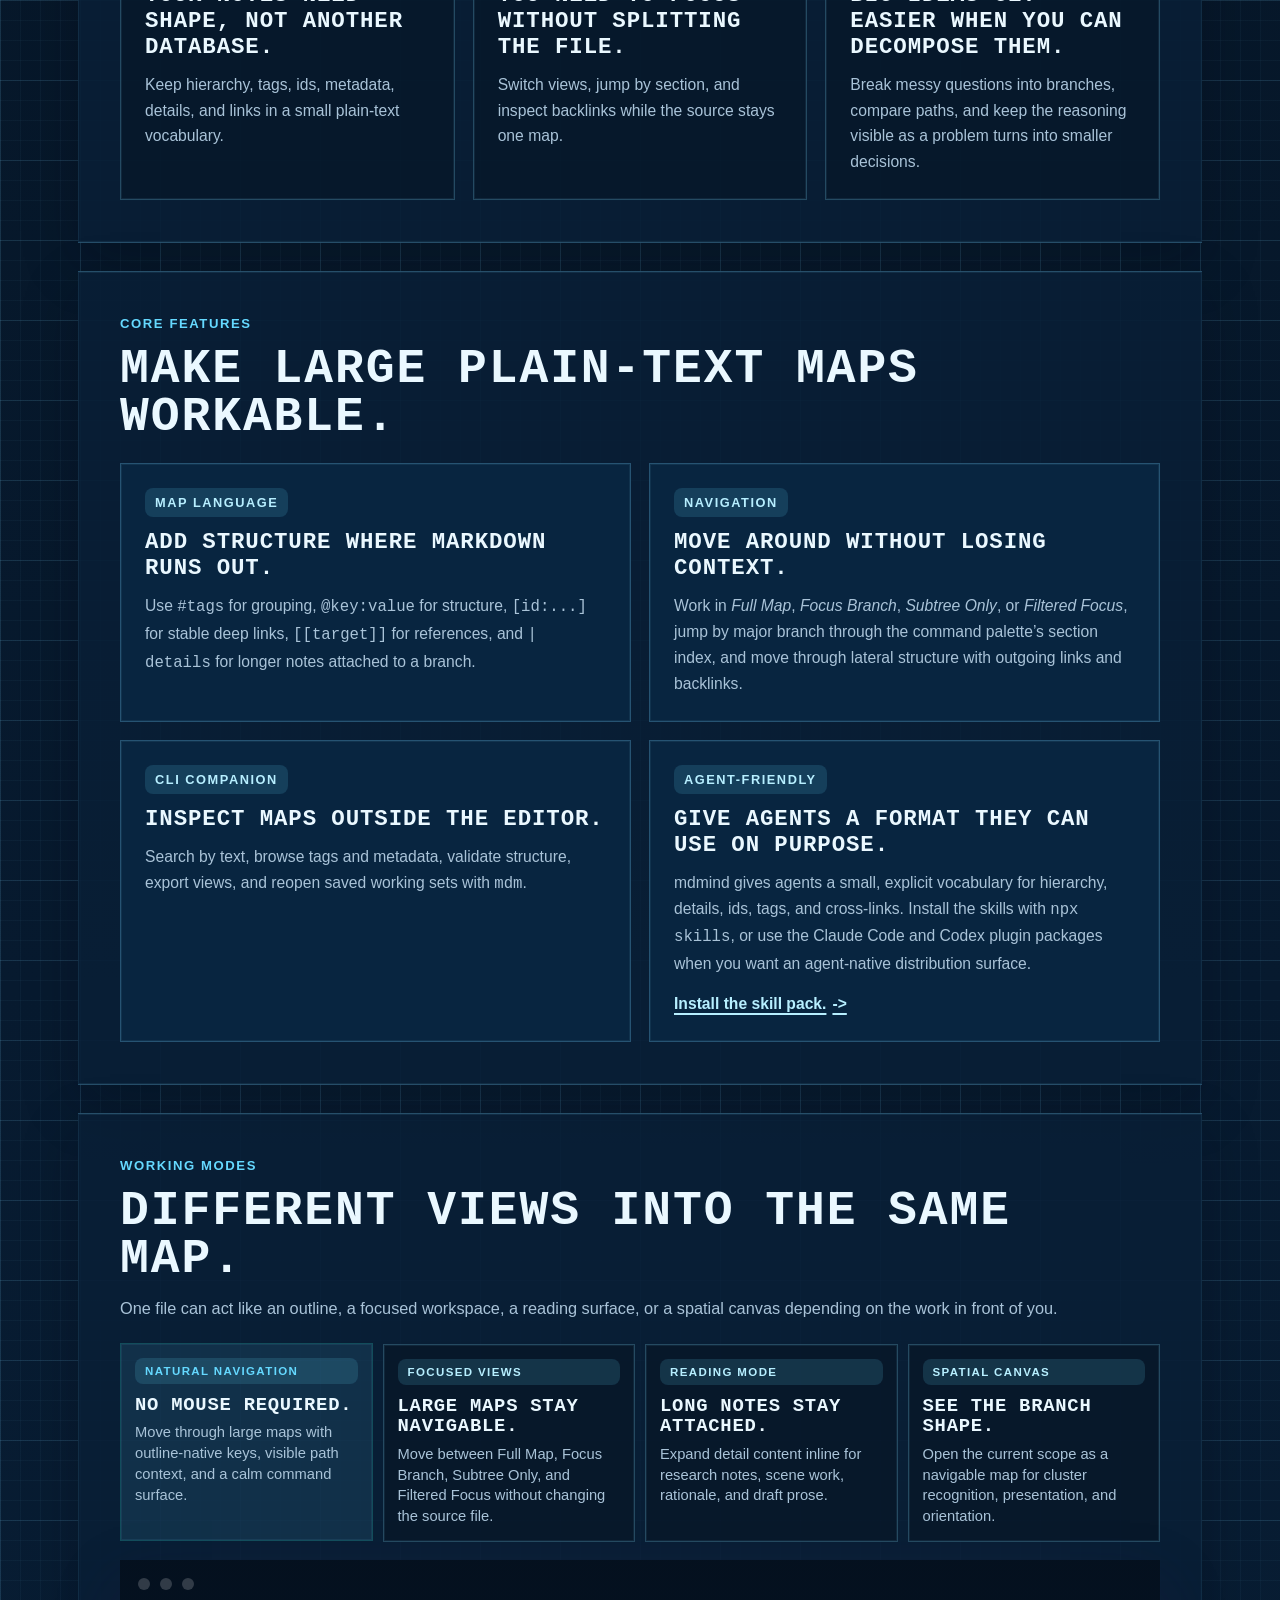
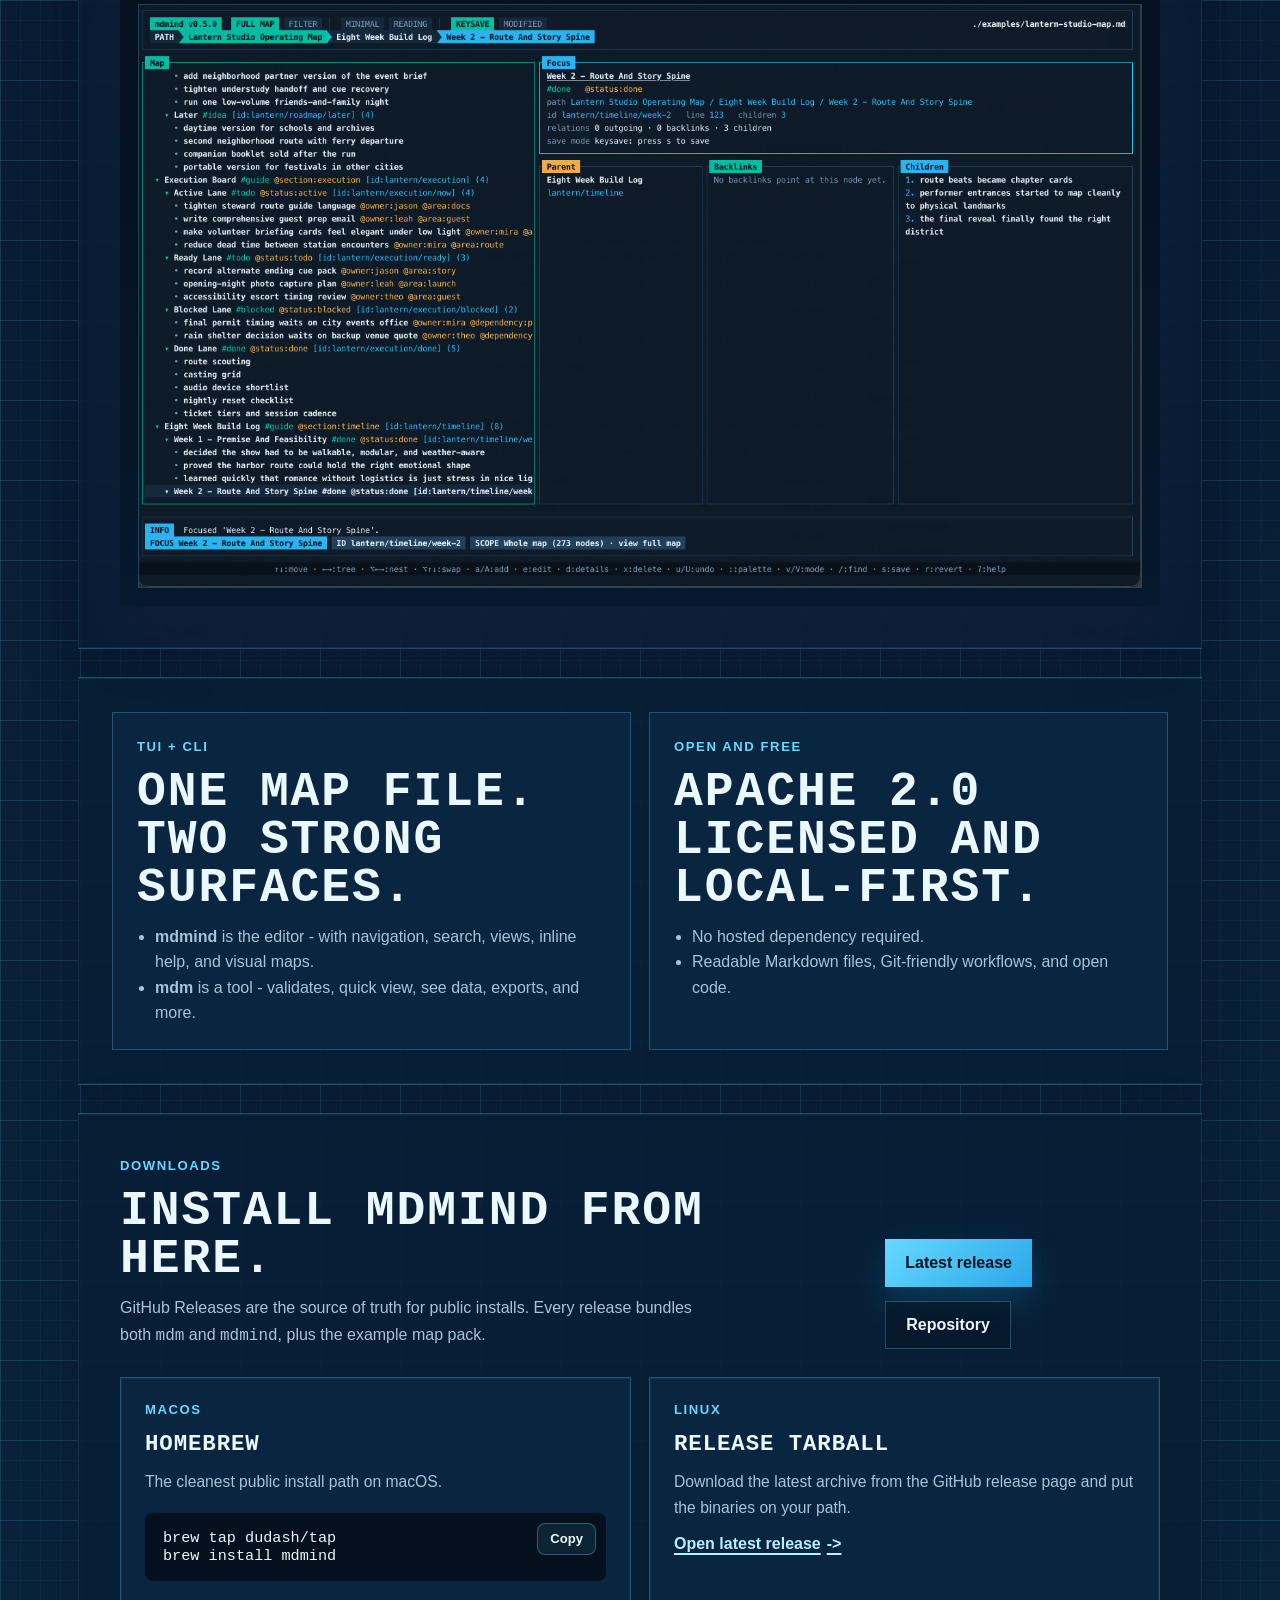
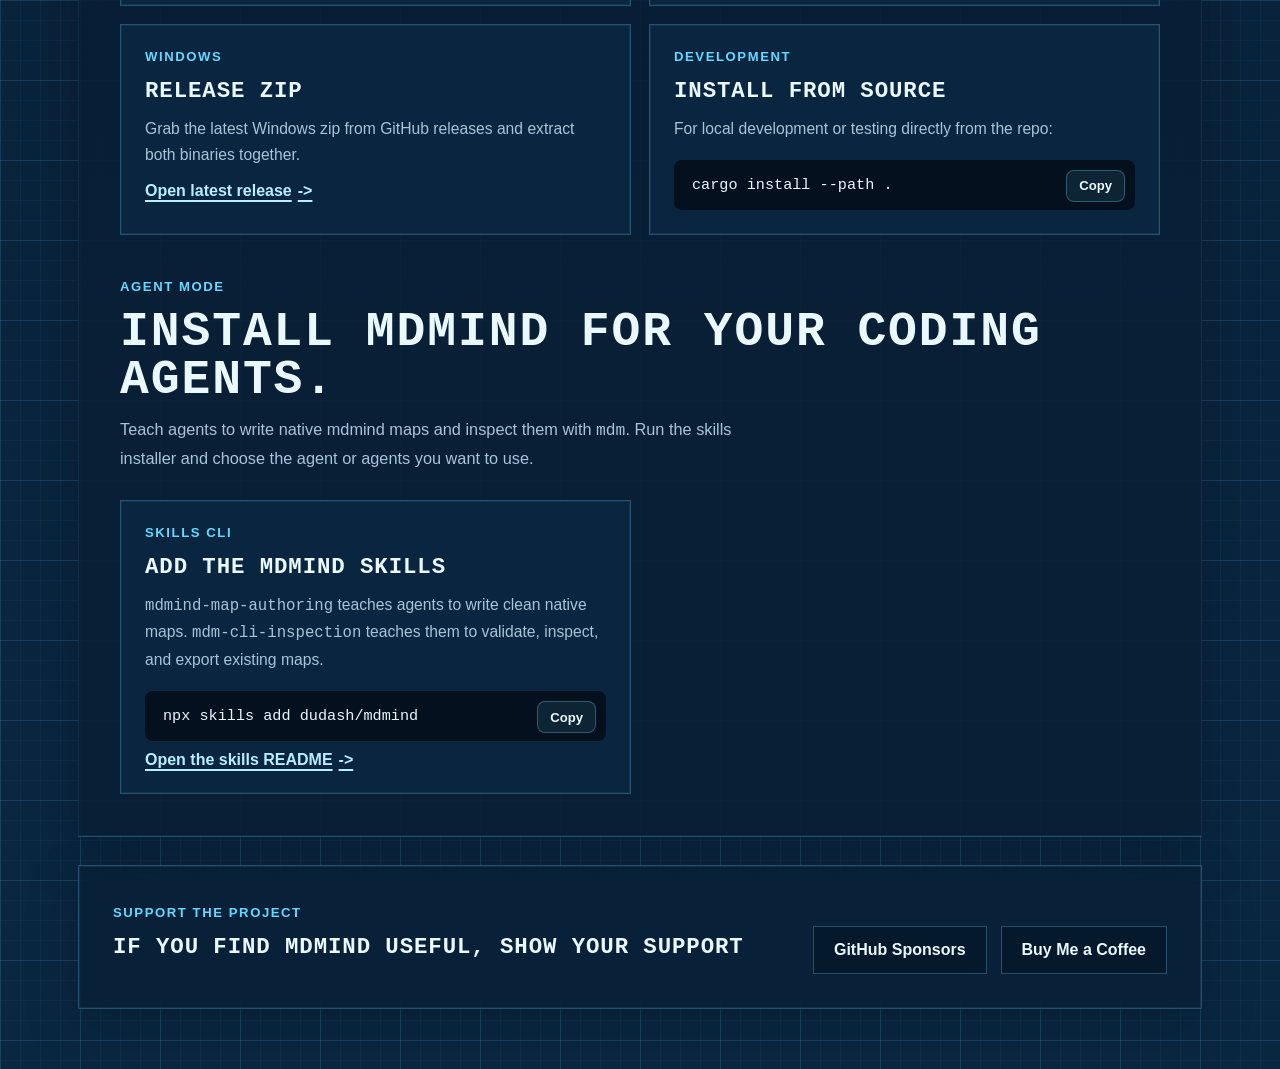
==== commit a54a7076: "Update mdmind logo assets" ====
--- a/site/index.html
+++ b/site/index.html
@@ -18,11 +18,8 @@
   <body>
     <div class="page-shell">
       <header class="site-header">
-        <a class="brand" href="./">
-          <span class="brand-mark" aria-hidden="true">
-            <img src="./assets/mdmind-icon-web.png" alt="">
-          </span>
-          <span class="brand-name">mdmind</span>
+        <a class="brand" href="./" aria-label="mdmind home">
+          <img class="brand-logo" src="./assets/mdmind-logo.png" alt="mdmind">
         </a>
         <div class="header-actions">
           <nav class="site-nav">
--- a/site/styles.css
+++ b/site/styles.css
@@ -343,6 +343,30 @@
   gap: 10px;
 }
 
+.brand-logo {
+  display: block;
+  width: clamp(136px, 16vw, 178px);
+  height: 44px;
+  border-radius: 10px;
+  object-fit: cover;
+  object-position: center;
+  box-shadow: 0 10px 28px rgba(4, 26, 49, 0.22);
+  transition:
+    width 220ms ease,
+    height 220ms ease,
+    border-radius 220ms ease,
+    box-shadow 220ms ease,
+    transform 220ms ease;
+}
+
+.site-header.is-scrolled .brand-logo {
+  width: 136px;
+  height: 34px;
+  border-radius: 8px;
+  box-shadow: 0 8px 20px rgba(4, 26, 49, 0.18);
+  transform: translateY(-1px);
+}
+
 .brand-mark {
   display: inline-flex;
   align-items: center;
@@ -1300,6 +1324,20 @@
   gap: 10px;
 }
 
+[data-theme="terminal"] .brand-logo {
+  width: 128px;
+  height: 30px;
+  border-radius: 0;
+  box-shadow: none;
+}
+
+[data-theme="terminal"] .site-header.is-scrolled .brand-logo {
+  width: 112px;
+  height: 26px;
+  border-radius: 0;
+  box-shadow: none;
+}
+
 [data-theme="terminal"] .brand-mark {
   width: 30px;
   height: 30px;
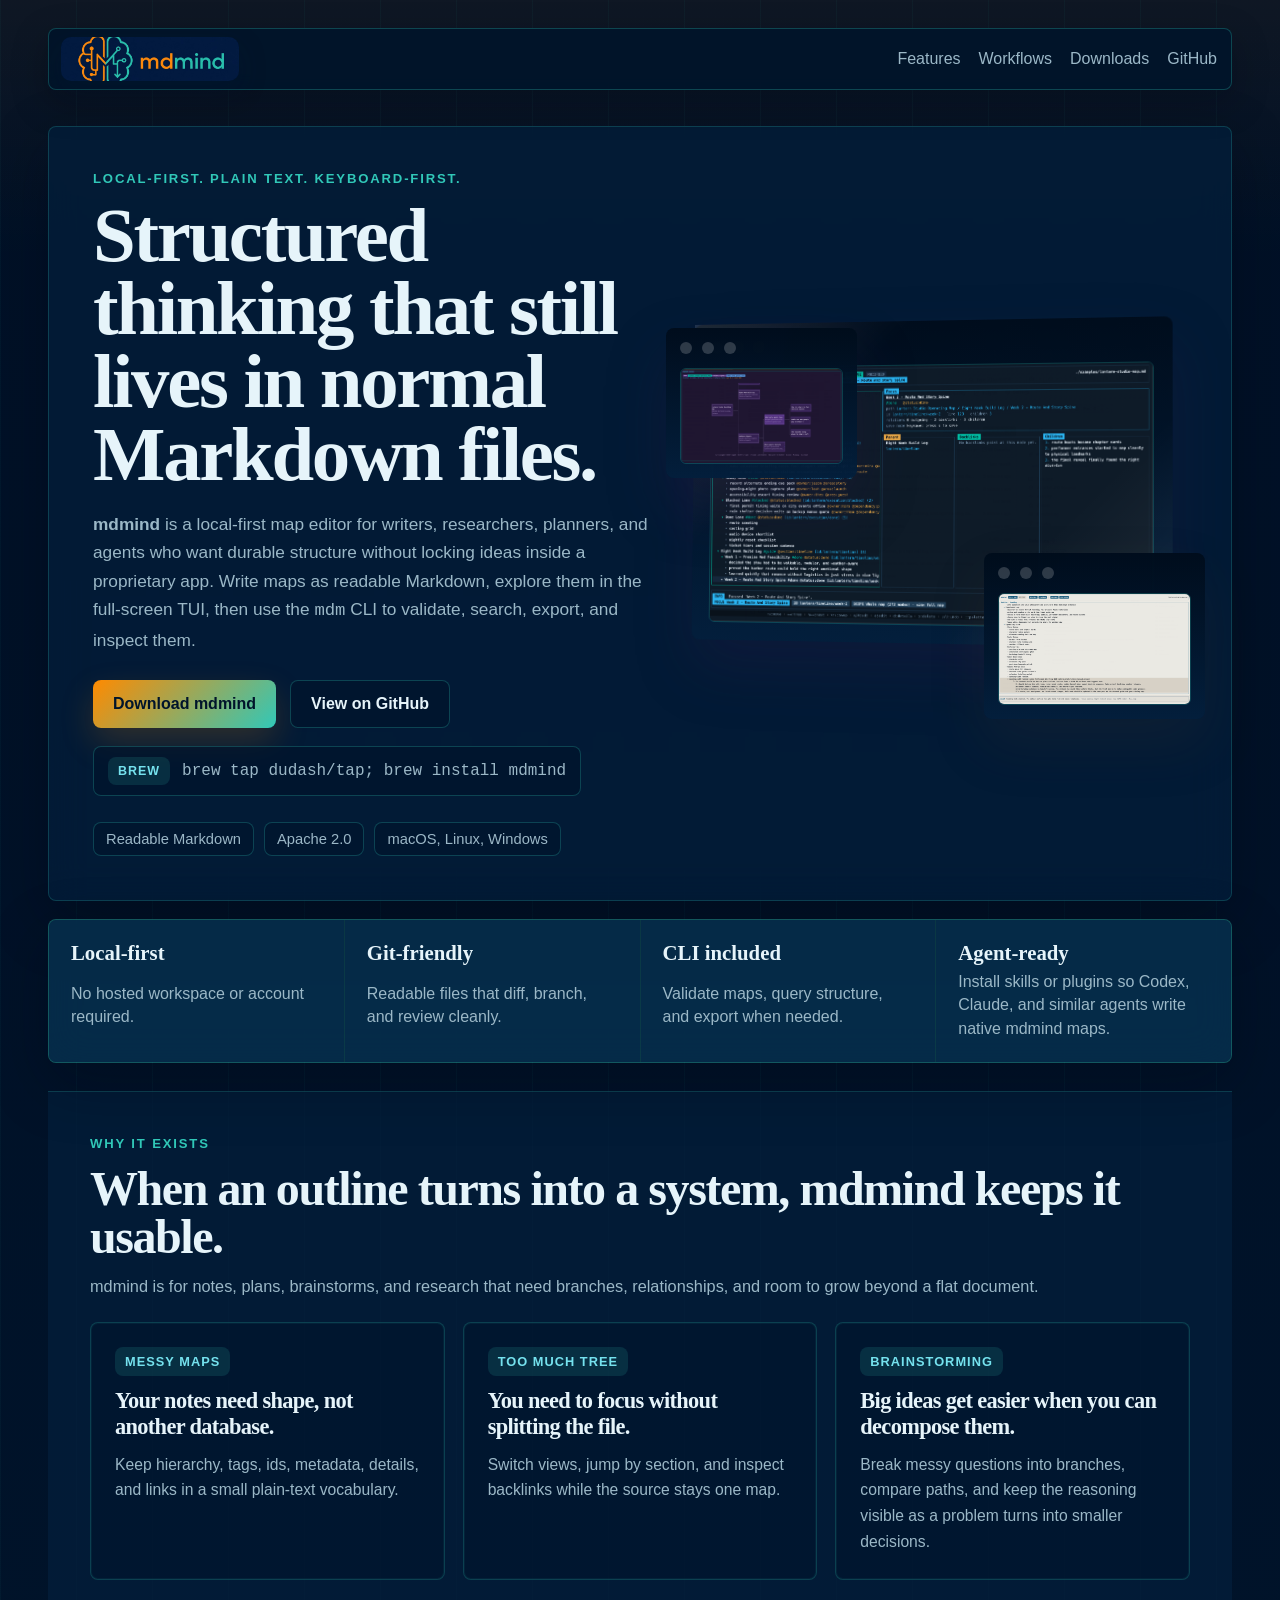
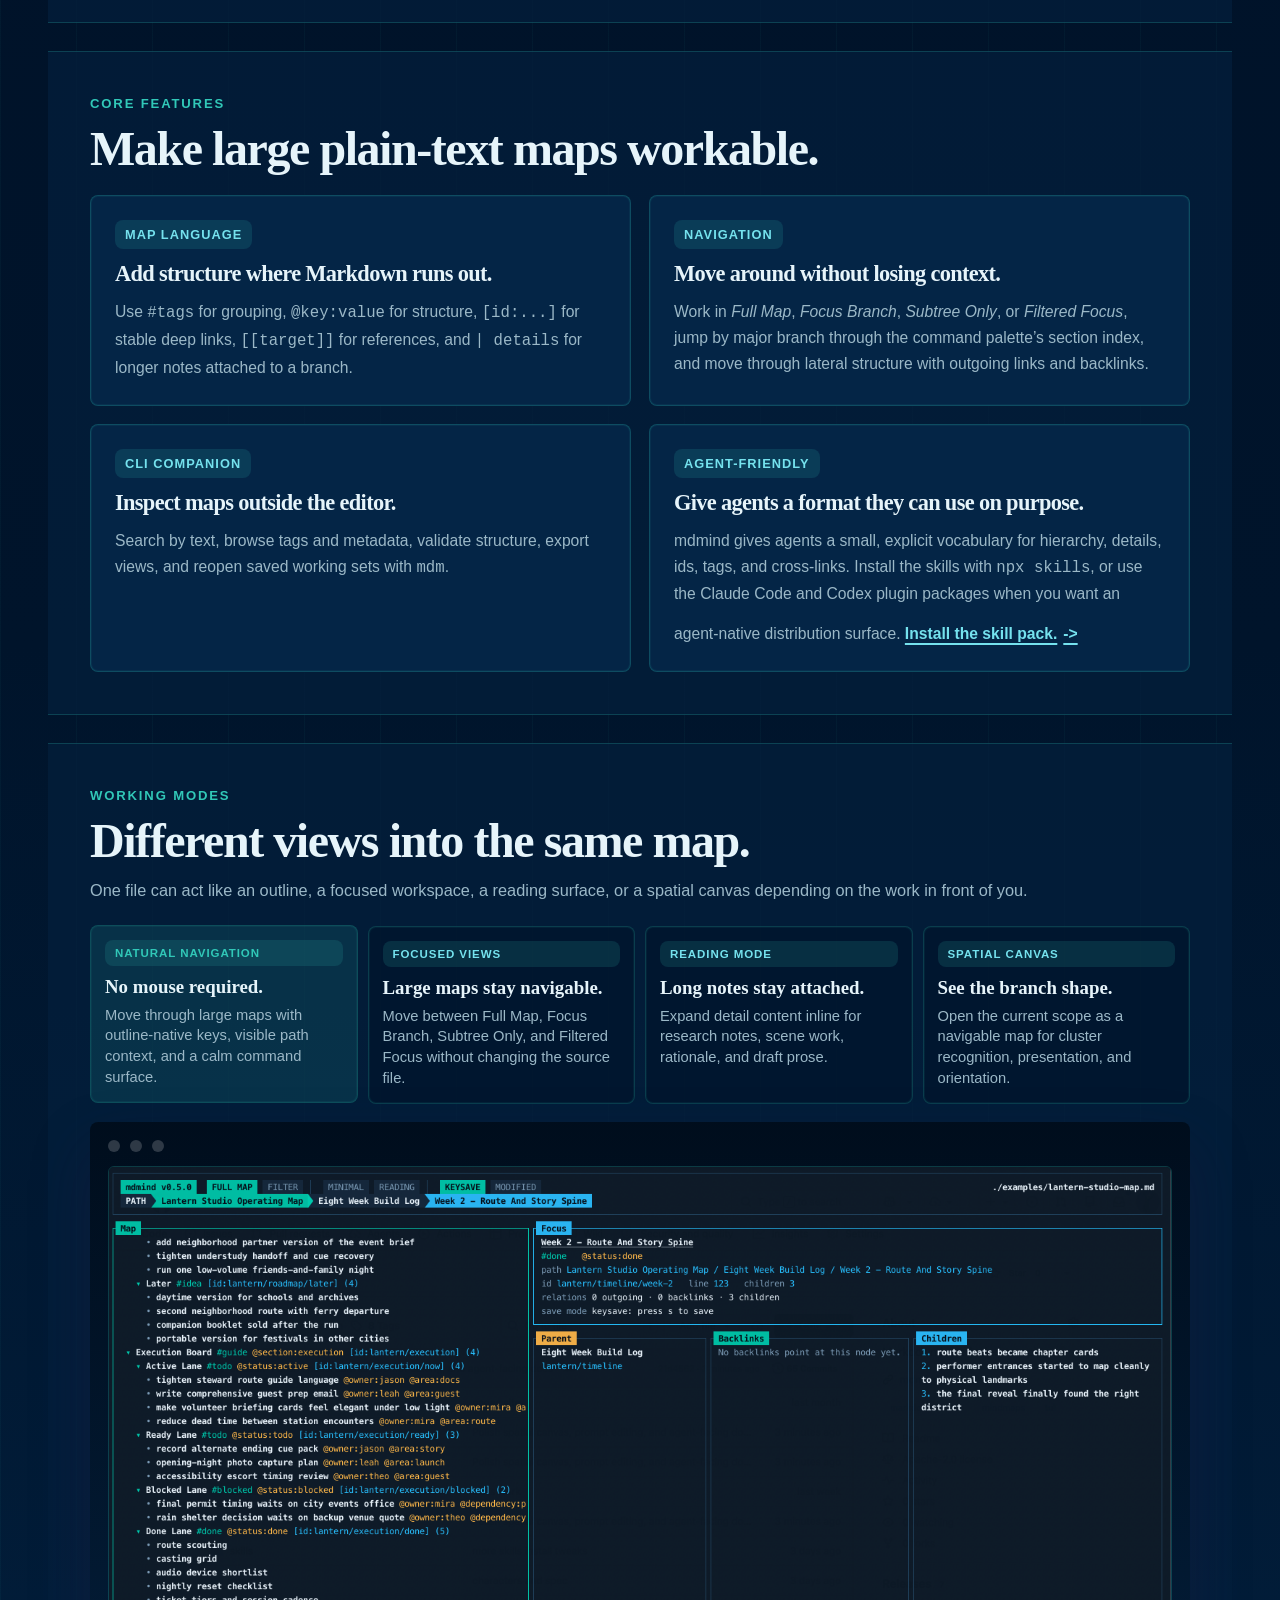
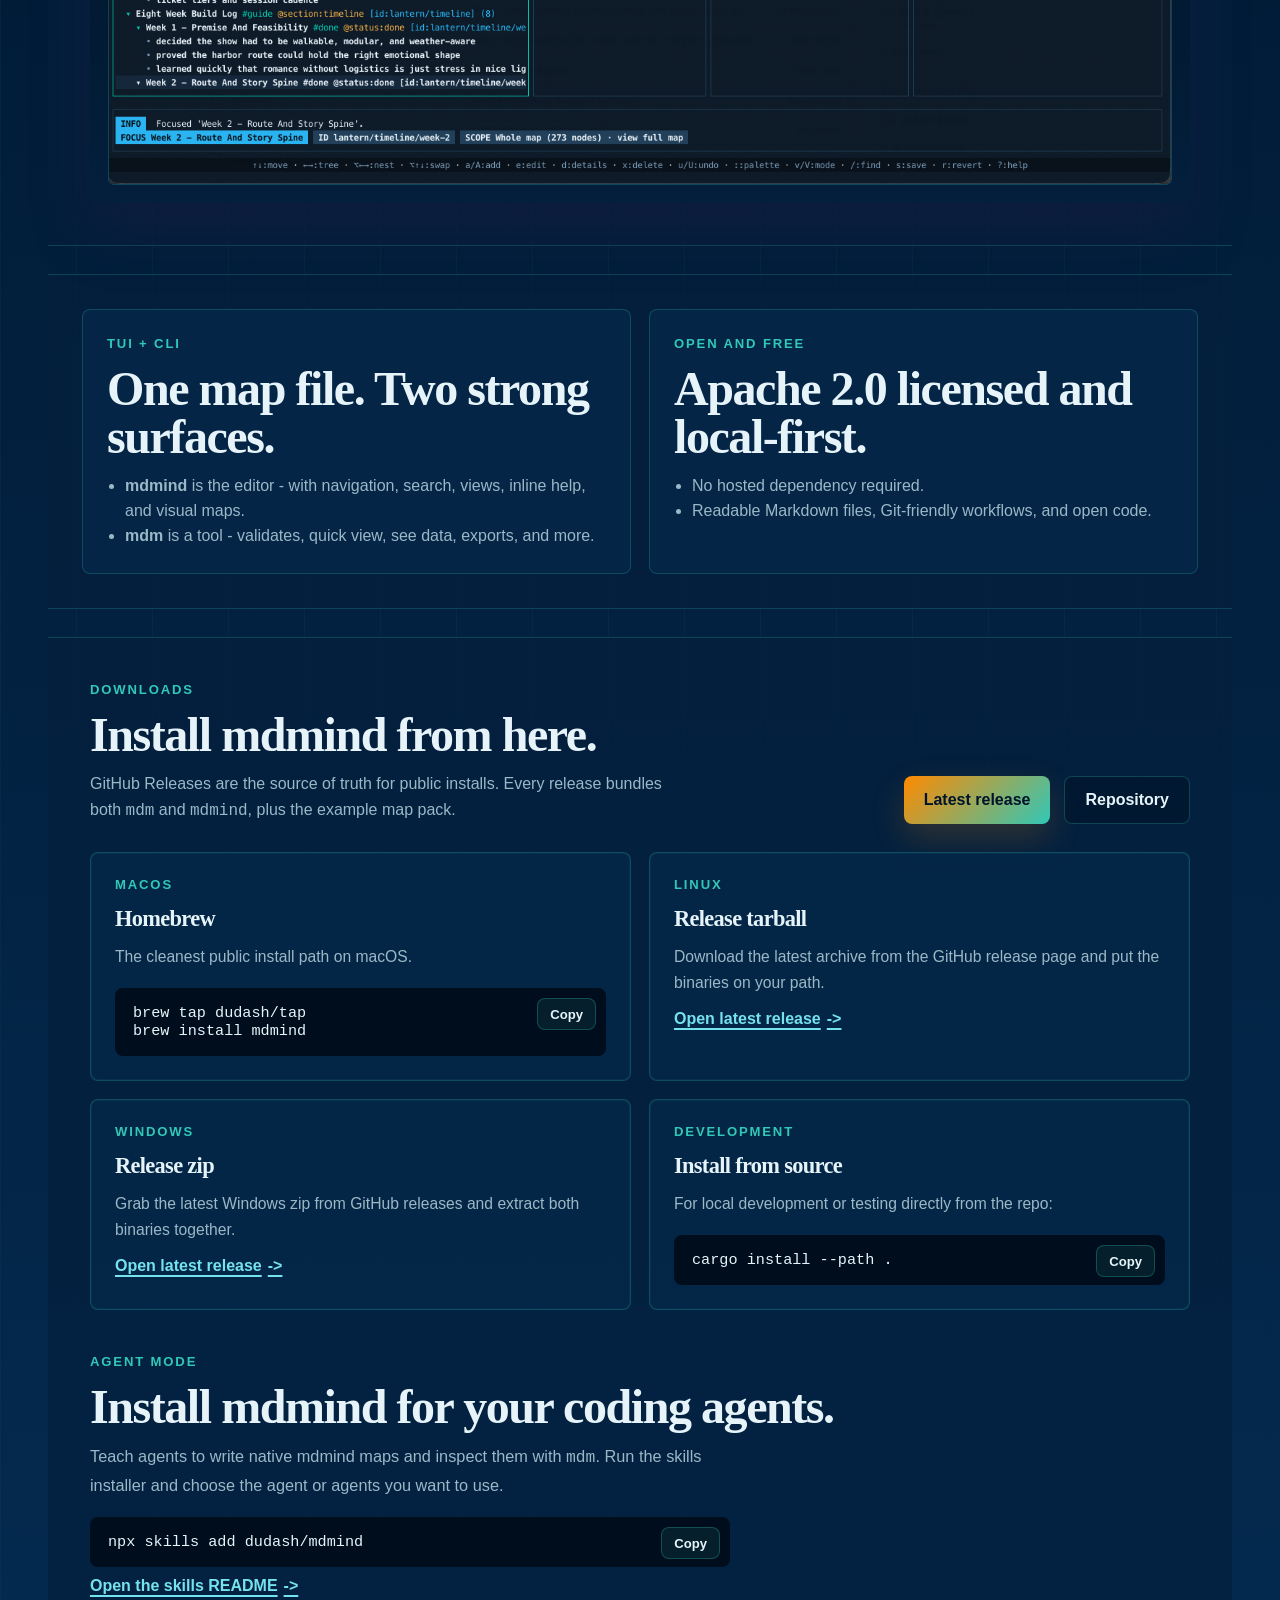
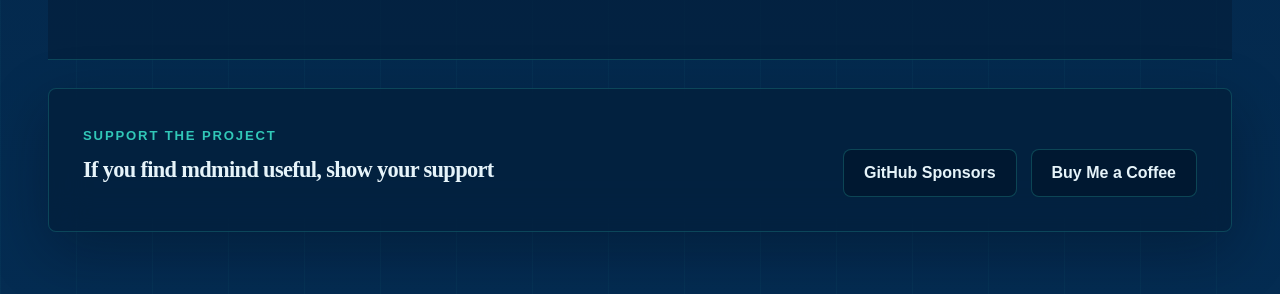
==== commit 42ff327b: "Add experimental AI assisted map support" ====
--- a/site/index.html
+++ b/site/index.html
@@ -1,5 +1,5 @@
 <!doctype html>
-<html lang="en">
+<html lang="en" data-theme="mdmind">
   <head>
     <meta charset="utf-8">
     <meta name="viewport" content="width=device-width, initial-scale=1">
@@ -25,28 +25,9 @@
           <nav class="site-nav">
             <a href="#features">Features</a>
             <a href="#workflows">Workflows</a>
-            <a href="#agent-skills">Agents</a>
             <a href="#downloads">Downloads</a>
             <a href="https://github.com/dudash/mdmind" target="_blank" rel="noreferrer">GitHub</a>
           </nav>
-          <button class="theme-cycler" type="button" data-theme-button aria-label="Switch color theme" title="Switch color theme">
-            <span class="theme-choice theme-choice-blueprint is-active" data-theme-option="blueprint" aria-hidden="true">
-              <span class="theme-led"></span>
-              <span class="theme-icon">□</span>
-            </span>
-            <span class="theme-choice theme-choice-terminal" data-theme-option="terminal" aria-hidden="true">
-              <span class="theme-led"></span>
-              <span class="theme-icon">#</span>
-            </span>
-            <span class="theme-choice theme-choice-paper" data-theme-option="paper" aria-hidden="true">
-              <span class="theme-led"></span>
-              <span class="theme-icon">☀</span>
-            </span>
-            <span class="theme-choice theme-choice-night" data-theme-option="night" aria-hidden="true">
-              <span class="theme-led"></span>
-              <span class="theme-icon">☾</span>
-            </span>
-          </button>
         </div>
       </header>
 
@@ -370,29 +351,18 @@
             </article>
           </div>
 
-          <div class="section-heading" id="agent-skills">
+          <div class="section-heading agent-install" id="agent-skills">
             <div class="eyebrow">Agent mode</div>
             <h2>Install mdmind for your coding agents.</h2>
             <p>
               Teach agents to write native mdmind maps and inspect them with <code>mdm</code>.
               Run the skills installer and choose the agent or agents you want to use.
             </p>
-          </div>
-
-          <div class="downloads-grid">
-            <article class="download-card">
-              <div class="eyebrow">Skills CLI</div>
-              <h3>Add the mdmind skills</h3>
-              <p>
-                <code>mdmind-map-authoring</code> teaches agents to write clean native maps.
-                <code>mdm-cli-inspection</code> teaches them to validate, inspect, and export existing maps.
-              </p>
-              <div class="copyable-command">
-                <button class="copy-button" type="button">Copy</button>
-                <pre><code>npx skills add dudash/mdmind</code></pre>
-              </div>
-              <a class="text-link" href="https://github.com/dudash/mdmind/blob/main/plugins/mdmind/README.md" target="_blank" rel="noreferrer">Open the skills README</a>
-            </article>
+            <div class="copyable-command">
+              <button class="copy-button" type="button">Copy</button>
+              <pre><code>npx skills add dudash/mdmind</code></pre>
+            </div>
+            <a class="text-link" href="https://github.com/dudash/mdmind/blob/main/plugins/mdmind/README.md" target="_blank" rel="noreferrer">Open the skills README</a>
           </div>
         </section>
 
@@ -409,54 +379,6 @@
       </main>
     </div>
     <script>
-      const themes = [
-        { id: "blueprint", label: "Blueprint" },
-        { id: "terminal", label: "Terminal" },
-        { id: "night", label: "Night" },
-        { id: "paper", label: "Paper" },
-      ];
-      const themeButton = document.querySelector("[data-theme-button]");
-      const themeChoices = document.querySelectorAll("[data-theme-option]");
-      const themeAliases = {
-        techies: "terminal",
-        writers: "paper",
-        planners: "night",
-        researchers: "blueprint",
-        hacker: "terminal",
-        terminal: "terminal",
-        paper: "paper",
-        night: "night",
-        grove: "blueprint",
-        blueprint: "blueprint",
-        research: "blueprint",
-        layer: "terminal",
-        ember: "terminal",
-      };
-      const searchParams = new URLSearchParams(window.location.search);
-      const requestedTheme =
-        themeAliases[searchParams.get("theme")] ||
-        themeAliases[searchParams.get("audience")] ||
-        themeAliases[searchParams.get("mode")];
-      let activeThemeIndex = themes.findIndex((theme) => theme.id === (requestedTheme || "blueprint"));
-      if (activeThemeIndex < 0) activeThemeIndex = 0;
-
-      const applyTheme = (index) => {
-        const theme = themes[index];
-
-        document.documentElement.dataset.theme = theme.id;
-        themeChoices.forEach((choice) => {
-          choice.classList.toggle("is-active", choice.dataset.themeOption === theme.id);
-        });
-
-        if (themeButton) {
-          themeButton.setAttribute("aria-label", `Switch color theme. Current theme: ${theme.label}`);
-          themeButton.title = `${theme.label} theme`;
-        }
-
-      };
-
-      applyTheme(activeThemeIndex);
-
       const scrollToHashTarget = () => {
         if (!window.location.hash) return;
         document
@@ -470,11 +392,6 @@
         window.setTimeout(scrollToHashTarget, 160);
         window.setTimeout(scrollToHashTarget, 700);
       }
-
-      themeButton?.addEventListener("click", () => {
-        activeThemeIndex = (activeThemeIndex + 1) % themes.length;
-        applyTheme(activeThemeIndex);
-      });
 
       const siteHeader = document.querySelector(".site-header");
 
--- a/site/styles.css
+++ b/site/styles.css
@@ -58,6 +58,61 @@
   --radius-sm: 8px;
 }
 
+[data-theme="mdmind"] {
+  color-scheme: dark;
+  --bg: #00142b;
+  --bg-soft: #031f3c;
+  --panel: rgba(3, 31, 60, 0.78);
+  --panel-strong: rgba(5, 39, 72, 0.94);
+  --ink: #e6f4fa;
+  --ink-soft: #9bb8c7;
+  --line: rgba(49, 200, 184, 0.22);
+  --violet: #31c8b8;
+  --violet-strong: #75e2ee;
+  --violet-soft: rgba(49, 200, 184, 0.14);
+  --gold: #ff8a00;
+  --teal: #31c8b8;
+  --green-soft: rgba(49, 200, 184, 0.14);
+  --blue-soft: rgba(117, 226, 238, 0.12);
+  --site-bg-start: #001026;
+  --site-bg-end: #042c52;
+  --header-bg: rgba(0, 20, 43, 0.9);
+  --header-bg-scrolled: rgba(0, 20, 43, 0.68);
+  --header-border: rgba(49, 200, 184, 0.28);
+  --header-shadow: 0 12px 36px rgba(0, 8, 18, 0.28);
+  --header-shadow-scrolled: 0 16px 44px rgba(0, 8, 18, 0.36);
+  --brand-scrolled: #e6f4fa;
+  --section-bg: rgba(3, 31, 60, 0.46);
+  --section-bg-alt: rgba(8, 48, 86, 0.56);
+  --proof-item-bg: rgba(5, 39, 72, 0.78);
+  --card-border: rgba(49, 200, 184, 0.24);
+  --chip-bg: rgba(0, 20, 43, 0.58);
+  --chip-border: rgba(49, 200, 184, 0.26);
+  --button-secondary-bg: rgba(0, 20, 43, 0.62);
+  --hero-install-bg: rgba(0, 20, 43, 0.62);
+  --primary-start: #ff8a00;
+  --primary-end: #31c8b8;
+  --primary-shadow: 0 14px 34px rgba(255, 138, 0, 0.18);
+  --workflow-bg: linear-gradient(180deg, rgba(3, 31, 60, 0.7), rgba(0, 20, 43, 0.74));
+  --workflow-option-bg: rgba(0, 20, 43, 0.66);
+  --workflow-option-active-bg: rgba(49, 200, 184, 0.12);
+  --split-bg: rgba(0, 20, 43, 0.64);
+  --downloads-bg: linear-gradient(180deg, rgba(3, 31, 60, 0.74), rgba(0, 20, 43, 0.78));
+  --nav-pill-bg: rgba(0, 20, 43, 0.62);
+  --nav-pill-border: rgba(49, 200, 184, 0.26);
+  --theme-button-bg: linear-gradient(145deg, rgba(5, 39, 72, 0.96), rgba(0, 20, 43, 0.9));
+  --theme-button-border: rgba(49, 200, 184, 0.3);
+  --theme-button-shadow: 0 10px 22px rgba(0, 8, 18, 0.32), inset 0 1px 0 rgba(230, 244, 250, 0.08);
+  --theme-button-shadow-pressed: 0 5px 12px rgba(0, 8, 18, 0.28), inset 0 2px 8px rgba(0, 8, 18, 0.34);
+  --theme-led-off: rgba(230, 244, 250, 0.22);
+  --code-bg: #000d1c;
+  --code-ink: #e6f4fa;
+  --copy-button-bg: rgba(49, 200, 184, 0.1);
+  --copy-button-bg-hover: rgba(49, 200, 184, 0.18);
+  --copy-button-border: rgba(49, 200, 184, 0.28);
+  --shadow: 0 20px 60px rgba(0, 8, 18, 0.3);
+}
+
 [data-theme="blueprint"] {
   color-scheme: dark;
   --bg: #071a2f;
@@ -169,56 +224,6 @@
   --shadow: none;
 }
 
-[data-theme="night"] {
-  color-scheme: dark;
-  --bg: #111719;
-  --bg-soft: #171f22;
-  --panel: rgba(24, 31, 34, 0.86);
-  --panel-strong: rgba(28, 37, 40, 0.96);
-  --ink: #f2eee7;
-  --ink-soft: #c4bdb2;
-  --line: rgba(246, 239, 229, 0.15);
-  --violet: #a996ff;
-  --violet-strong: #d8ccff;
-  --violet-soft: rgba(169, 150, 255, 0.18);
-  --gold: #d4a64d;
-  --teal: #6ad1c6;
-  --green-soft: rgba(106, 209, 198, 0.16);
-  --blue-soft: rgba(95, 135, 160, 0.18);
-  --site-bg-start: #0d1113;
-  --site-bg-end: #18131d;
-  --header-bg: rgba(17, 23, 25, 0.9);
-  --header-bg-scrolled: rgba(17, 23, 25, 0.62);
-  --header-border: rgba(246, 239, 229, 0.14);
-  --header-shadow: 0 10px 28px rgba(0, 0, 0, 0.24);
-  --header-shadow-scrolled: 0 16px 42px rgba(0, 0, 0, 0.34);
-  --brand-scrolled: rgba(242, 238, 231, 0.94);
-  --section-bg: rgba(28, 37, 40, 0.52);
-  --section-bg-alt: rgba(38, 34, 49, 0.66);
-  --proof-item-bg: rgba(28, 37, 40, 0.84);
-  --card-border: rgba(246, 239, 229, 0.12);
-  --chip-bg: rgba(28, 37, 40, 0.82);
-  --chip-border: rgba(246, 239, 229, 0.13);
-  --button-secondary-bg: rgba(28, 37, 40, 0.82);
-  --hero-install-bg: rgba(28, 37, 40, 0.82);
-  --primary-start: #5f47d6;
-  --primary-end: #8f7bff;
-  --primary-shadow: 0 14px 30px rgba(65, 47, 164, 0.34);
-  --workflow-bg: linear-gradient(180deg, rgba(21, 48, 47, 0.7), rgba(28, 37, 40, 0.58));
-  --workflow-option-bg: rgba(28, 37, 40, 0.86);
-  --workflow-option-active-bg: rgba(36, 52, 54, 0.96);
-  --split-bg: rgba(28, 37, 40, 0.78);
-  --downloads-bg: linear-gradient(180deg, rgba(40, 47, 58, 0.78), rgba(28, 37, 40, 0.7));
-  --nav-pill-bg: rgba(246, 239, 229, 0.08);
-  --nav-pill-border: rgba(246, 239, 229, 0.12);
-  --theme-button-bg: linear-gradient(145deg, rgba(34, 43, 47, 0.96), rgba(23, 29, 34, 0.88));
-  --theme-button-border: rgba(246, 239, 229, 0.16);
-  --theme-button-shadow: 0 10px 22px rgba(0, 0, 0, 0.34), inset 0 1px 0 rgba(246, 239, 229, 0.1);
-  --theme-button-shadow-pressed: 0 5px 12px rgba(0, 0, 0, 0.28), inset 0 2px 8px rgba(0, 0, 0, 0.26);
-  --theme-led-off: rgba(246, 239, 229, 0.22);
-  --shadow: 0 20px 60px rgba(0, 0, 0, 0.26);
-}
-
 [data-theme="paper"] body {
   background:
     linear-gradient(90deg, rgba(183, 122, 38, 0.1) 1px, transparent 1px) 72px 0 / 1px 100% no-repeat,
@@ -299,7 +304,7 @@
   top: var(--sticky-header-offset);
   z-index: 20;
   display: grid;
-  grid-template-columns: auto minmax(0, 1fr) auto;
+  grid-template-columns: auto minmax(0, 1fr);
   align-items: center;
   gap: 24px;
   min-height: 62px;
@@ -418,7 +423,7 @@
 
 .site-nav {
   grid-column: 2;
-  justify-self: center;
+  justify-self: end;
   display: flex;
   flex-wrap: wrap;
   gap: 18px;
@@ -453,92 +458,6 @@
 .site-nav a:hover,
 .text-link:hover {
   color: var(--violet-strong);
-}
-
-.theme-cycler {
-  appearance: none;
-  grid-column: 3;
-  justify-self: end;
-  display: grid;
-  grid-template-columns: repeat(2, 1fr);
-  gap: 3px;
-  width: 50px;
-  height: 46px;
-  padding: 6px;
-  border: 1px solid var(--theme-button-border);
-  border-radius: 10px;
-  background: var(--theme-button-bg);
-  box-shadow: var(--theme-button-shadow);
-  color: var(--ink);
-  cursor: pointer;
-  font: inherit;
-  transition: transform 140ms ease, box-shadow 140ms ease, background 180ms ease;
-}
-
-.theme-cycler:hover {
-  transform: translateY(-1px);
-}
-
-.theme-cycler:active {
-  transform: translateY(1px);
-  box-shadow: var(--theme-button-shadow-pressed);
-}
-
-.theme-cycler:focus-visible {
-  outline: 2px solid var(--violet);
-  outline-offset: 3px;
-}
-
-.theme-choice {
-  display: inline-flex;
-  align-items: center;
-  justify-content: center;
-  min-width: 0;
-  min-height: 0;
-  border-radius: 5px;
-  background: color-mix(in srgb, var(--quad-color) 28%, transparent);
-  opacity: 0.42;
-  transform: scale(0.96);
-  transition: opacity 160ms ease, transform 160ms ease, background 160ms ease, box-shadow 160ms ease;
-}
-
-.theme-choice.is-active {
-  opacity: 1;
-  transform: scale(1);
-  background: var(--quad-color);
-  box-shadow: 0 0 12px color-mix(in srgb, var(--quad-color) 70%, transparent);
-}
-
-.theme-led {
-  display: none;
-}
-
-.theme-icon {
-  color: color-mix(in srgb, var(--ink) 58%, transparent);
-  font-size: 0.56rem;
-  font-weight: 800;
-  line-height: 1;
-  text-align: center;
-}
-
-.theme-choice.is-active .theme-icon {
-  color: #101114;
-}
-
-.theme-choice-paper {
-  --quad-color: #f4c84a;
-}
-
-.theme-choice-blueprint {
-  --quad-color: #65d9ff;
-}
-
-.theme-choice-terminal {
-  --quad-color: #ff8a2a;
-}
-
-.theme-choice-night {
-  --quad-color: #8f9cff;
 }
 
 .hero,
@@ -897,6 +816,10 @@
 .section-heading p {
   max-width: 70ch;
   font-size: 1.02rem;
+}
+
+.agent-install .copyable-command {
+  max-width: 640px;
 }
 
 .feature-grid {
@@ -1162,6 +1085,39 @@
   margin-top: 10px;
 }
 
+[data-theme="mdmind"] body {
+  background:
+    linear-gradient(90deg, rgba(49, 200, 184, 0.045) 1px, transparent 1px),
+    linear-gradient(180deg, rgba(255, 138, 0, 0.06), transparent 260px),
+    linear-gradient(180deg, var(--site-bg-start) 0%, var(--bg) 44%, var(--site-bg-end) 100%);
+  background-size: 76px 76px, auto, auto;
+}
+
+[data-theme="mdmind"] .hero,
+[data-theme="mdmind"] .section-band,
+[data-theme="mdmind"] .downloads-section {
+  background-color: rgba(3, 31, 60, 0.72);
+}
+
+[data-theme="mdmind"] .feature-card,
+[data-theme="mdmind"] .download-card,
+[data-theme="mdmind"] .problem-card,
+[data-theme="mdmind"] .workflow-option {
+  box-shadow: inset 0 0 0 1px rgba(49, 200, 184, 0.07);
+}
+
+[data-theme="mdmind"] .button-primary {
+  color: #00142b;
+}
+
+[data-theme="mdmind"] .screen-card {
+  background: linear-gradient(180deg, rgba(0, 13, 28, 0.98), rgba(3, 31, 60, 0.98));
+}
+
+[data-theme="mdmind"] .screen-card img {
+  border-color: rgba(49, 200, 184, 0.24);
+}
+
 [data-theme="blueprint"] body {
   background:
     linear-gradient(rgba(125, 217, 255, 0.11) 1px, transparent 1px),
@@ -1261,28 +1217,6 @@
   border-radius: 0;
 }
 
-[data-theme="night"] body {
-  background:
-    linear-gradient(90deg, rgba(106, 209, 198, 0.035) 1px, transparent 1px),
-    linear-gradient(180deg, rgba(169, 150, 255, 0.04), transparent 260px),
-    linear-gradient(180deg, var(--site-bg-start) 0%, var(--bg) 44%, var(--site-bg-end) 100%);
-  background-size: 72px 72px, auto, auto;
-}
-
-[data-theme="night"] .hero,
-[data-theme="night"] .proof-strip,
-[data-theme="night"] .showcase-card,
-[data-theme="night"] .support-strip,
-[data-theme="night"] .final-cta,
-[data-theme="night"] .downloads-hero,
-[data-theme="night"] .download-note {
-  border-color: rgba(246, 239, 229, 0.18);
-}
-
-[data-theme="night"] .button-secondary {
-  color: var(--violet-strong);
-}
-
 [data-theme="terminal"] body {
   font-family: "SFMono-Regular", "Menlo", "Monaco", "Cascadia Mono", monospace;
   font-size: 14.5px;
@@ -1392,13 +1326,6 @@
   content: "|";
   margin: 0 12px;
   color: var(--line);
-}
-
-[data-theme="terminal"] .theme-cycler {
-  width: 44px;
-  height: 42px;
-  border-radius: 4px;
-  padding: 6px;
 }
 
 [data-theme="terminal"] .hero,
@@ -2290,12 +2217,6 @@
     width: auto;
   }
 
-  [data-theme="blueprint"] .theme-cycler {
-    position: static;
-    width: 44px;
-    height: 42px;
-    padding: 6px;
-  }
 }
 
 @media (max-width: 560px) {
@@ -2306,9 +2227,8 @@
   }
 
   .header-actions {
-    display: grid;
+    display: block;
     width: 100%;
-    grid-template-columns: minmax(0, 1fr) auto;
     margin-left: 0;
     align-items: flex-start;
   }
@@ -2328,9 +2248,8 @@
   }
 
   [data-theme="terminal"] .header-actions {
-    display: grid;
+    display: block;
     width: 100%;
-    grid-template-columns: minmax(0, 1fr) auto;
     margin-left: 0;
   }
 
